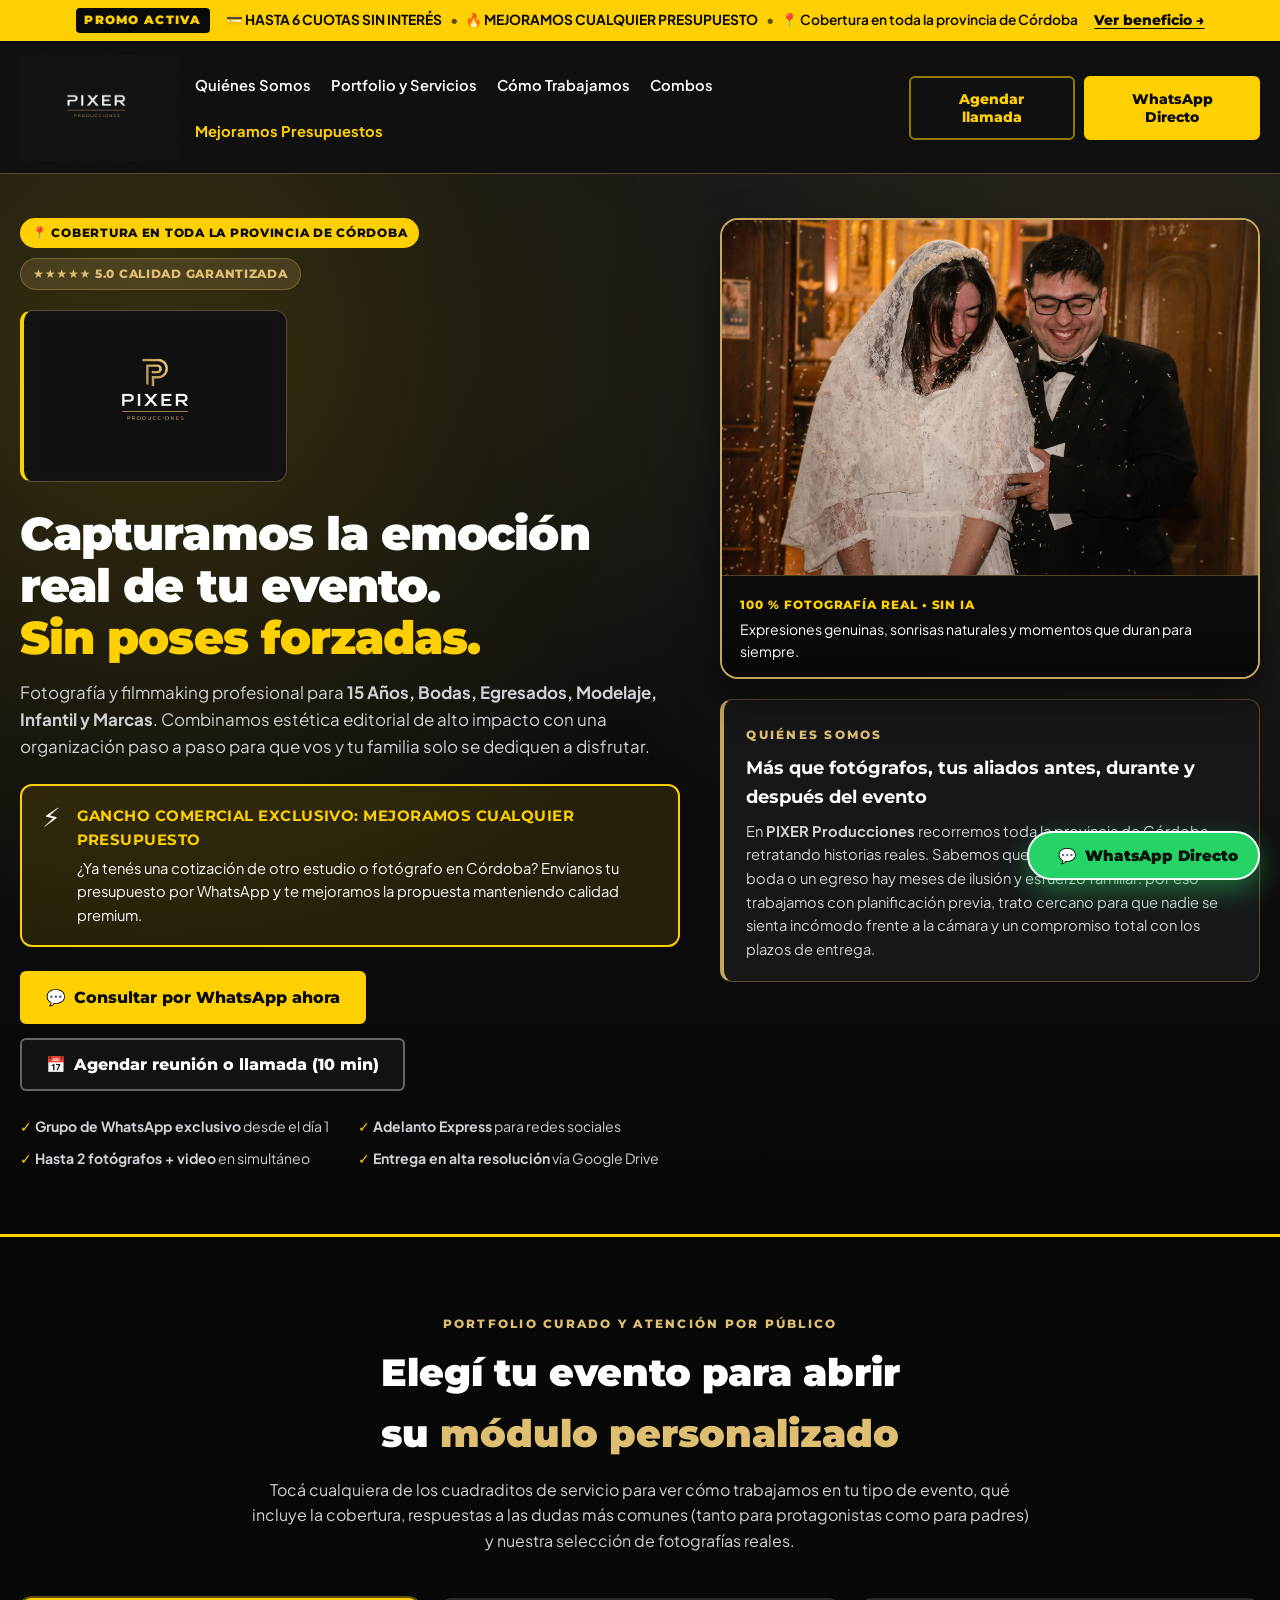
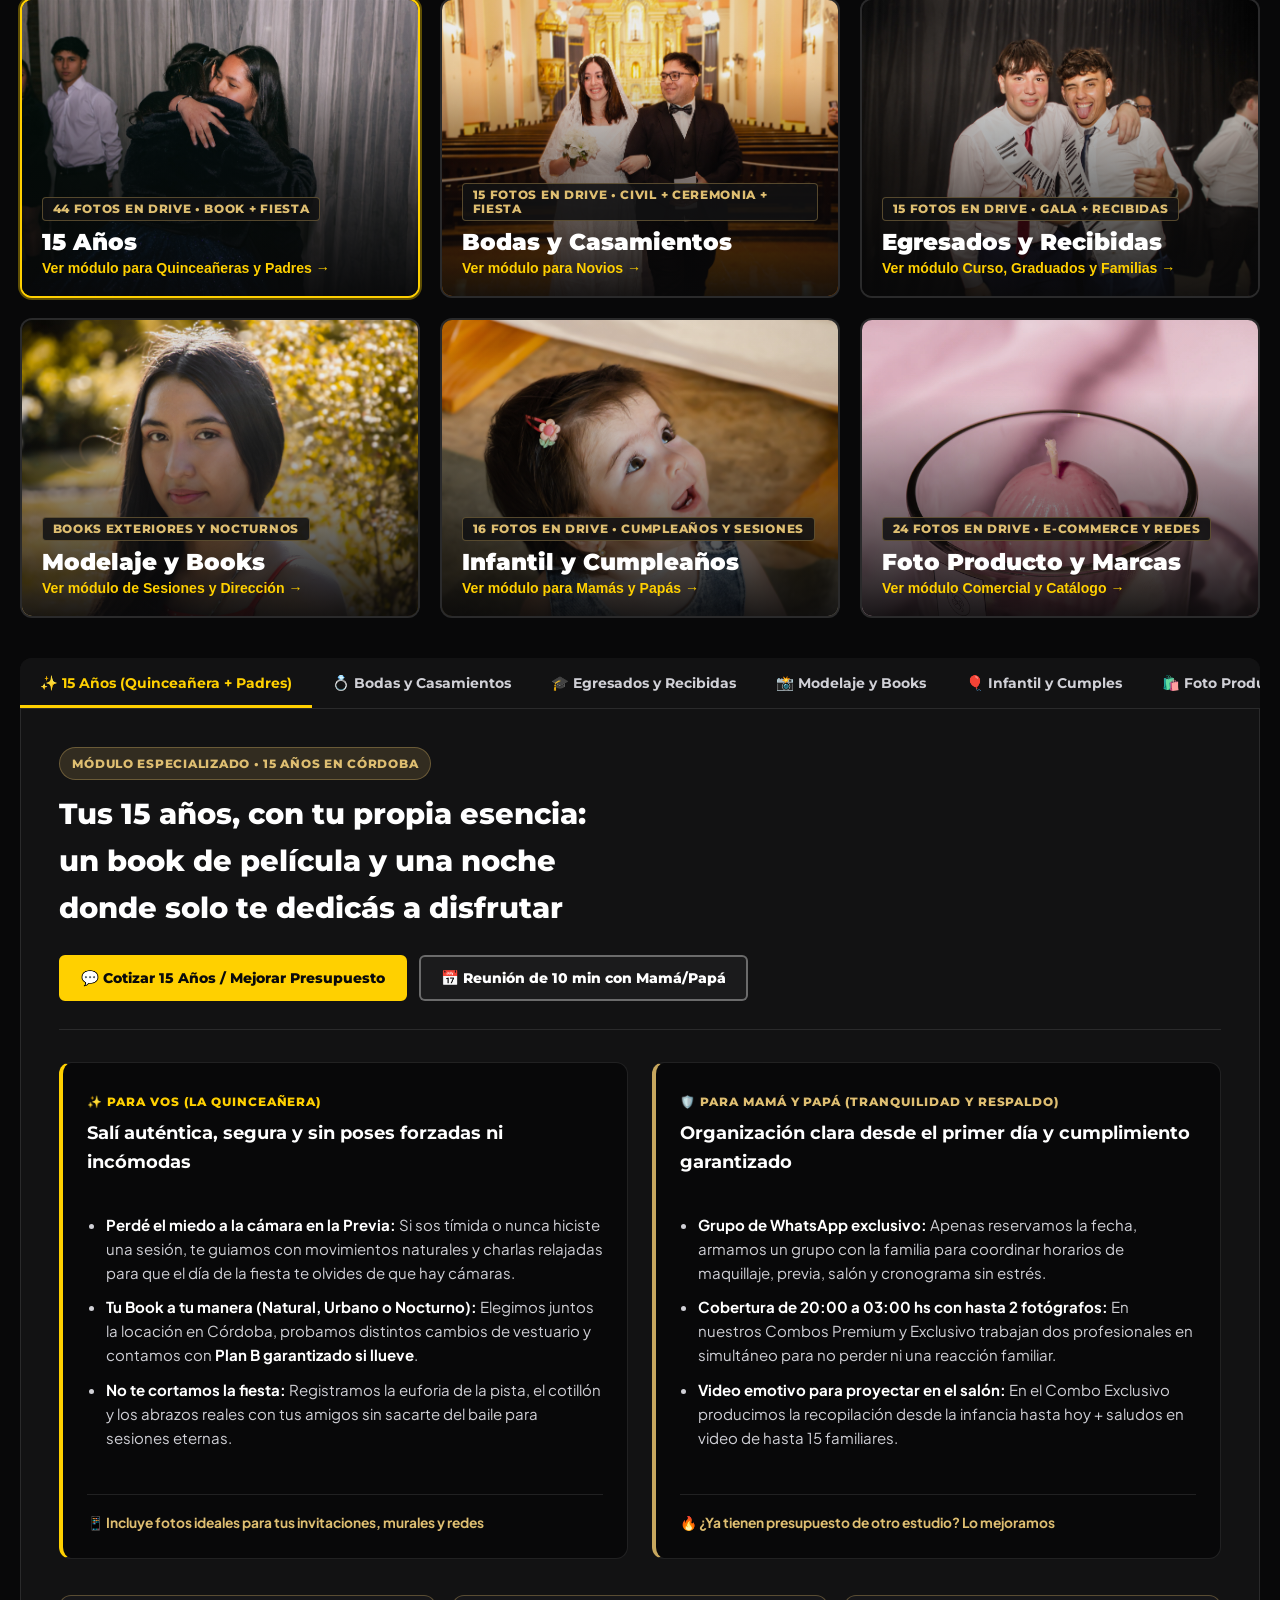
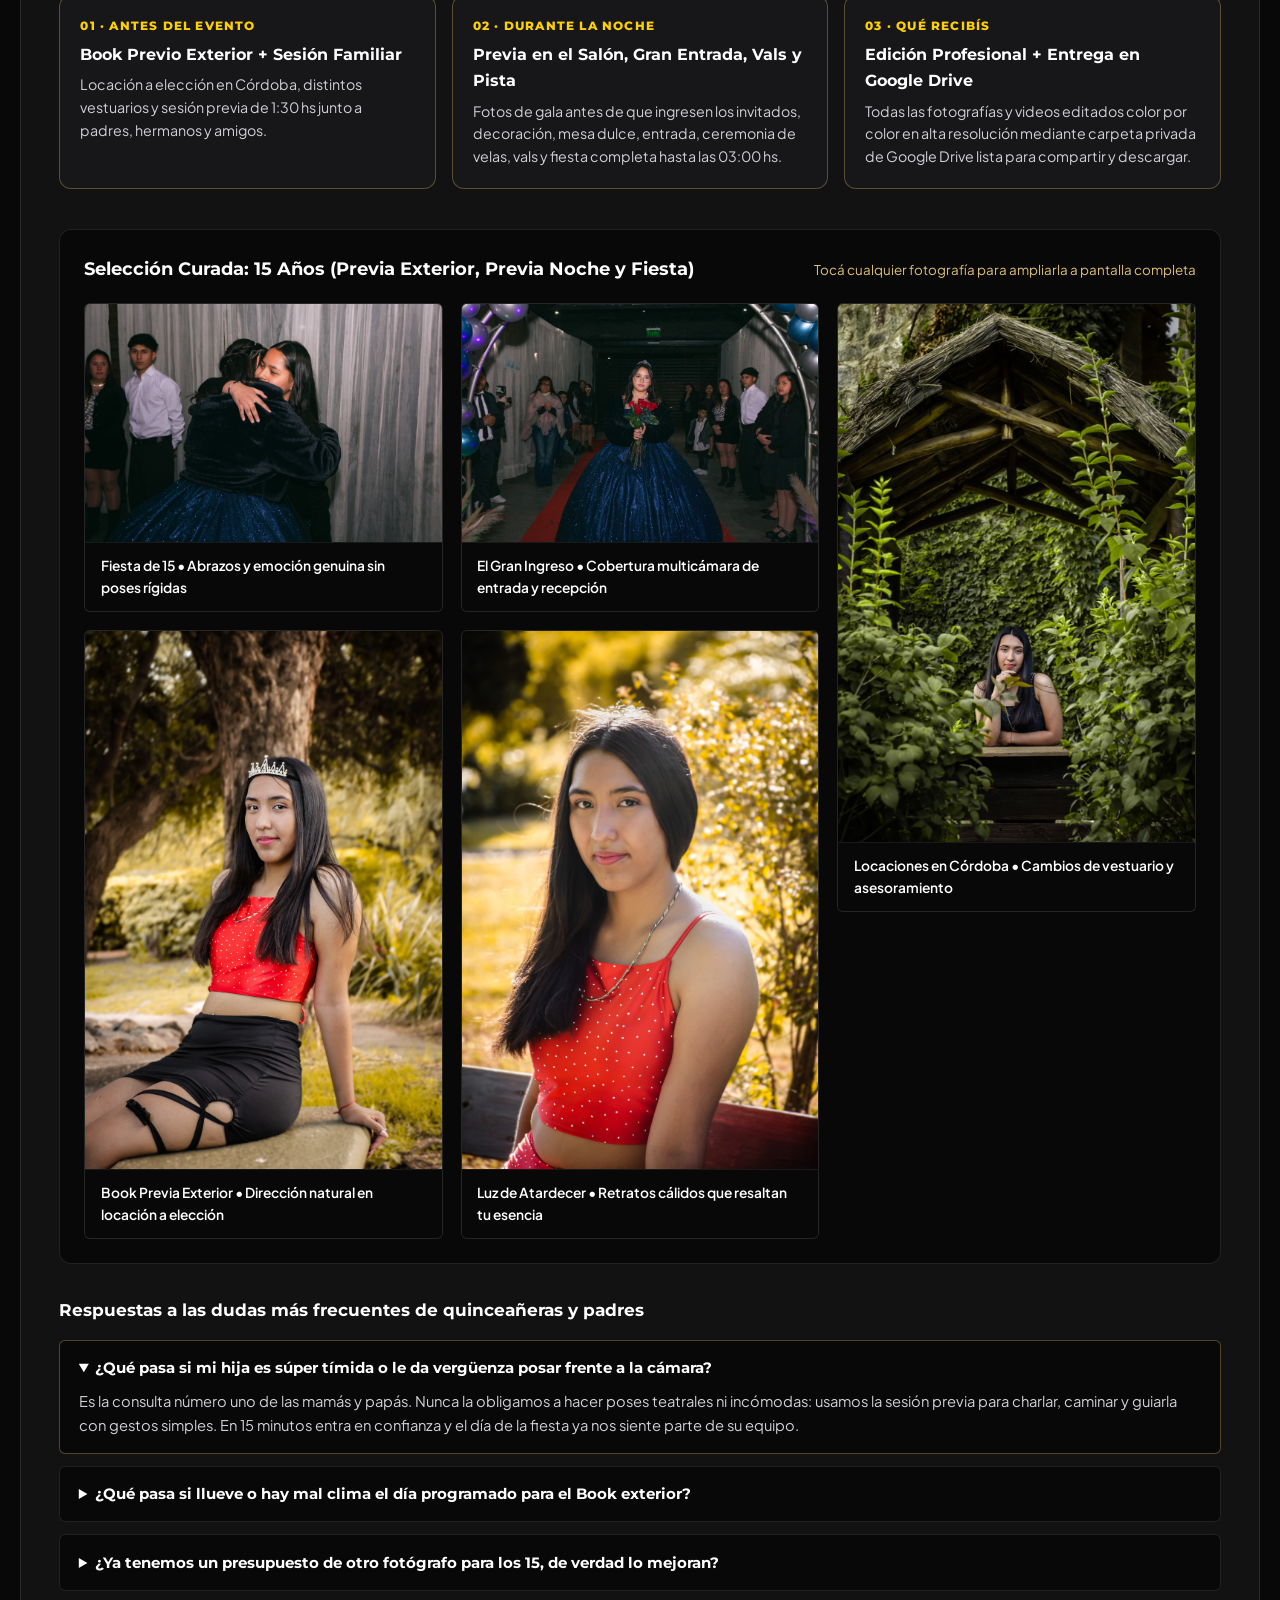
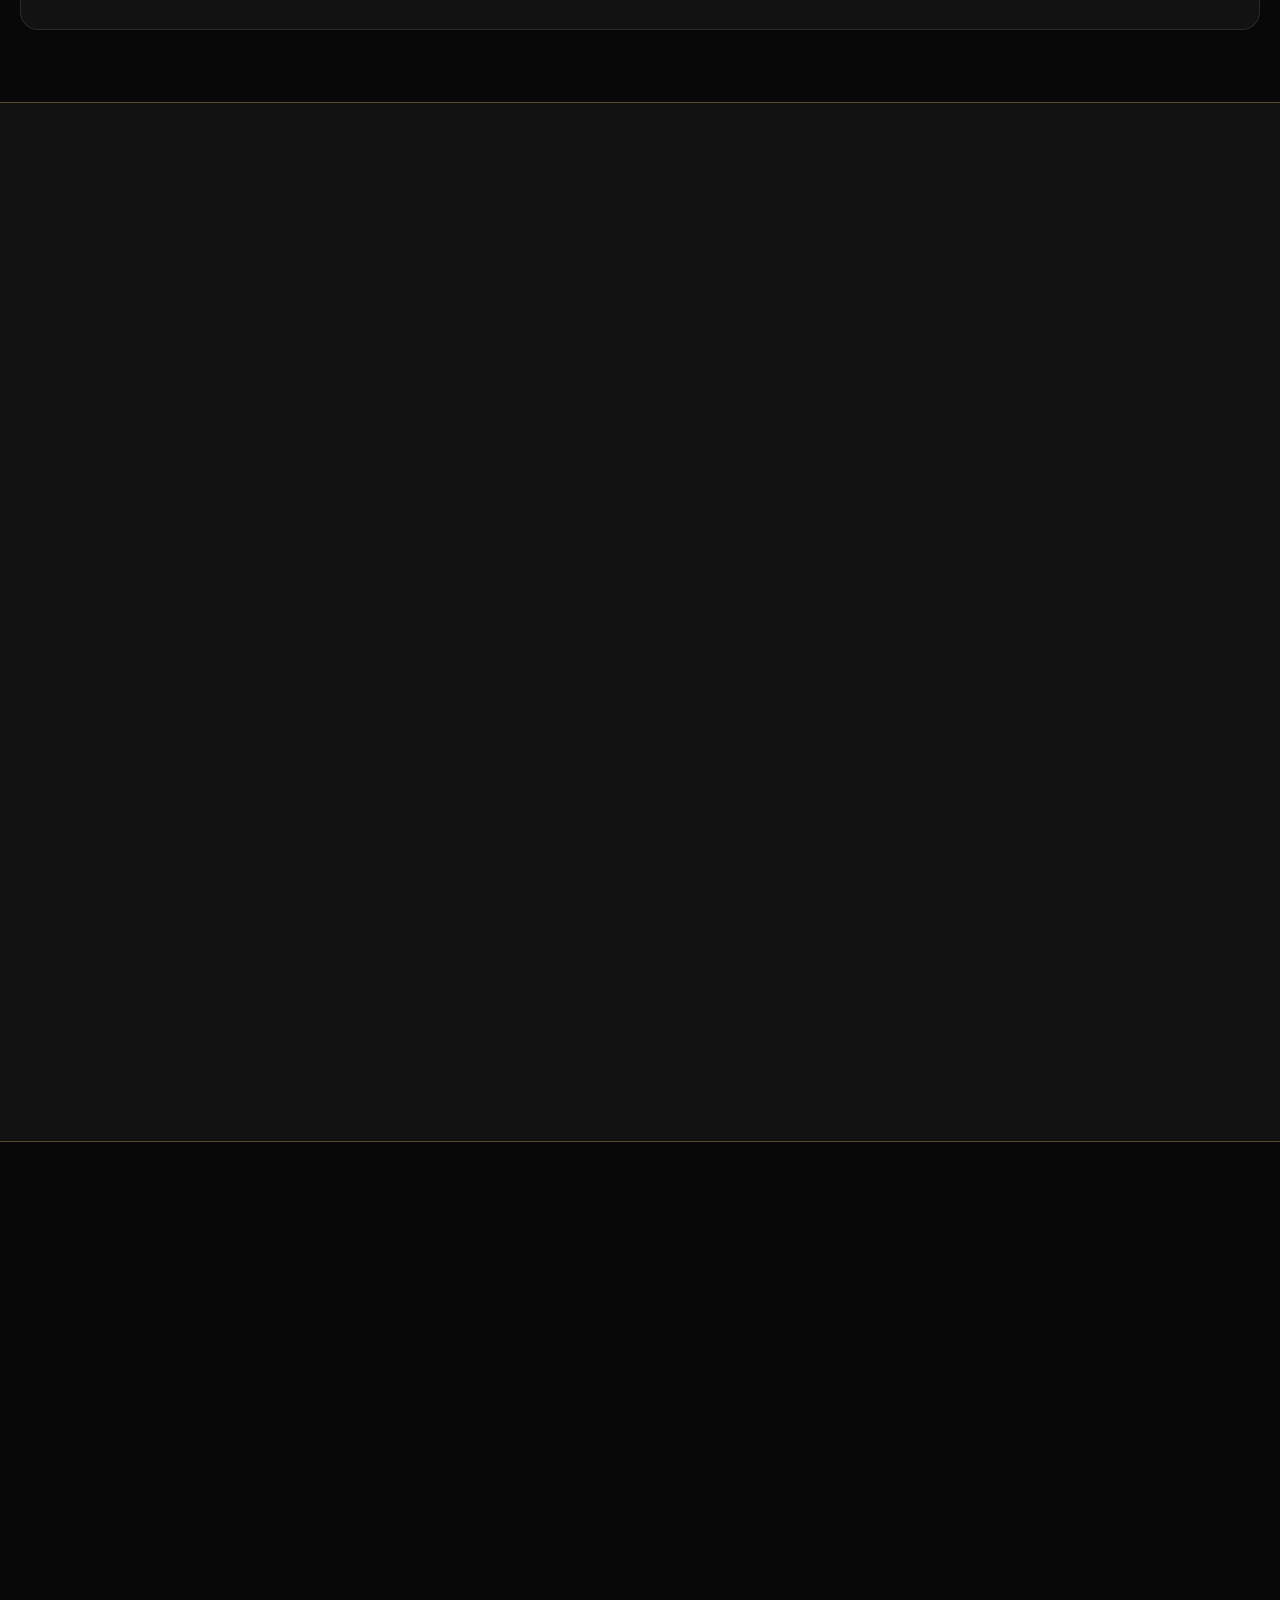
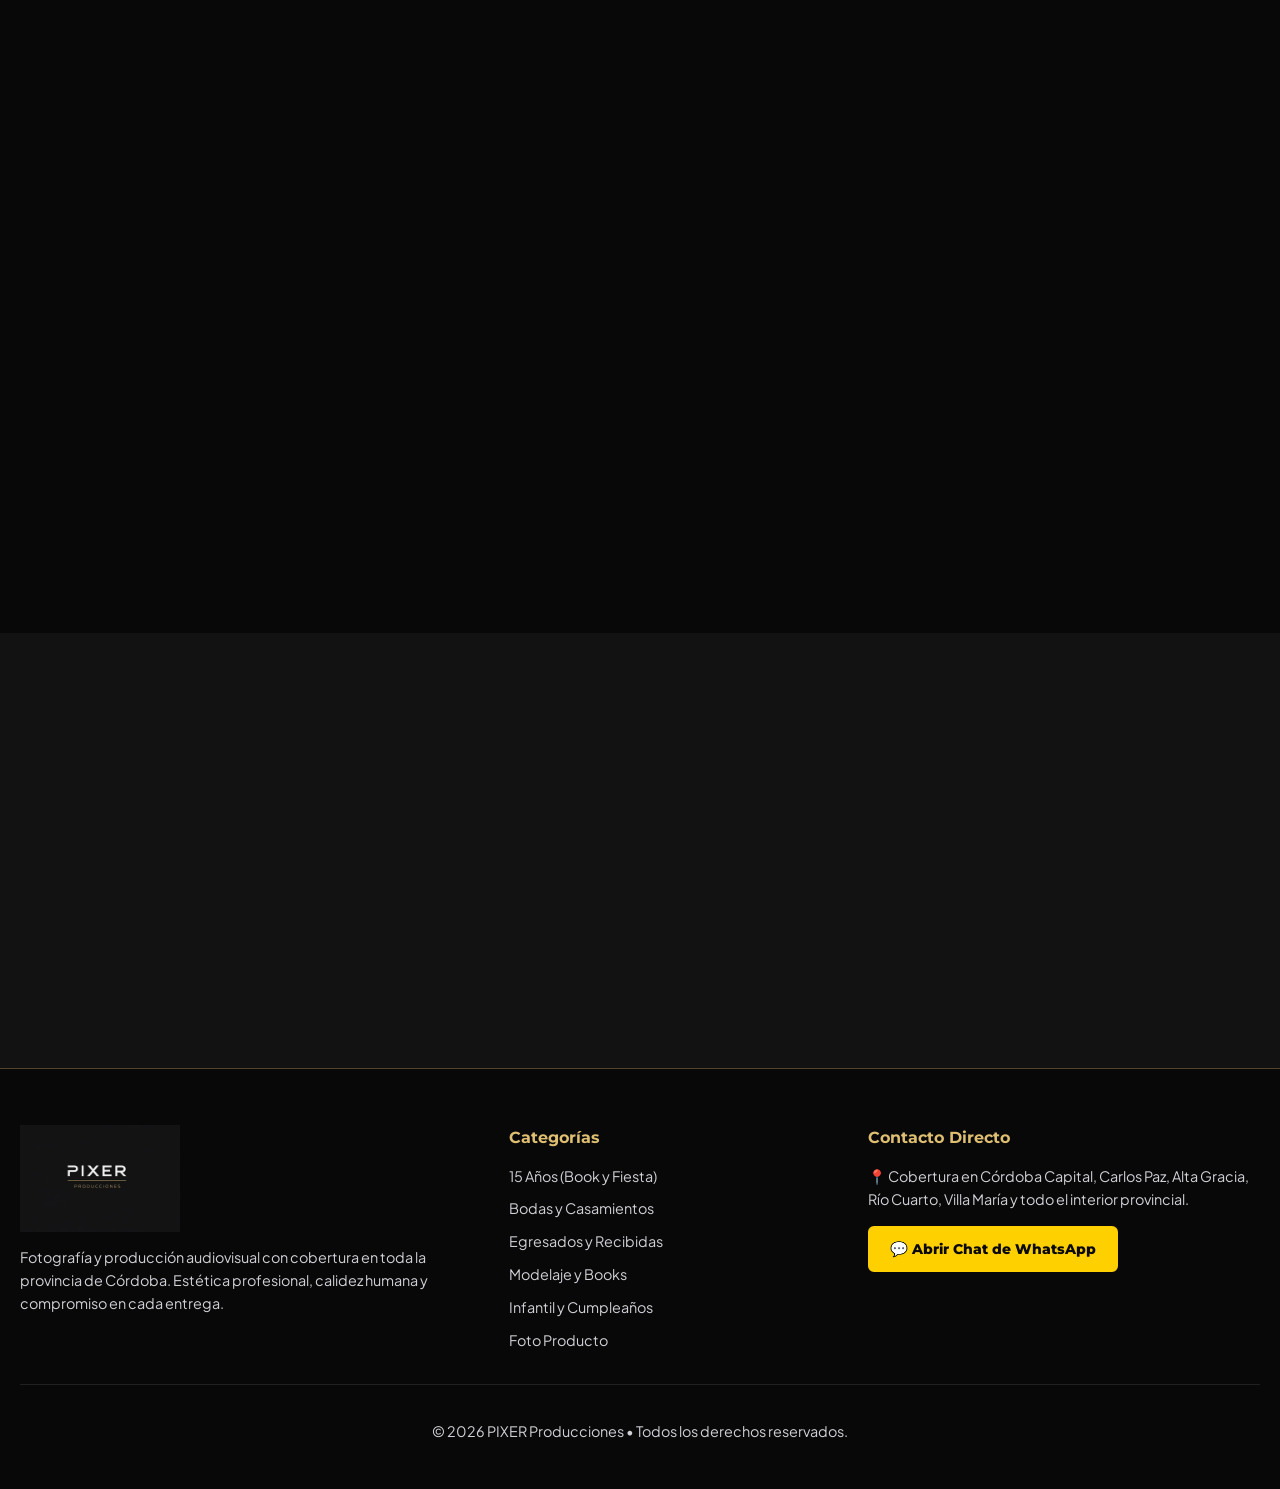
==== index.html @ 0464d0a5 "feat: arquitectura base, manual de marca, sub-modulos por categoria y fotos curadas" ====
<!DOCTYPE html>
<html lang="es-AR">
<head>
  <meta charset="utf-8">
  <meta name="viewport" content="width=device-width, initial-scale=1.0">
  <title>PIXER Producciones | Fotografía y Video Profesional en toda Córdoba</title>
  <meta name="description" content="Fotografía y video profesional para 15 Años, Bodas, Egresados, Recibidas, Modelaje, Infantil y Producto en toda la provincia de Córdoba. Mejoramos cualquier presupuesto.">
  <meta name="color-scheme" content="dark">
  <link rel="preconnect" href="https://fonts.googleapis.com">
  <link rel="preconnect" href="https://fonts.gstatic.com" crossorigin>
  <link href="https://fonts.googleapis.com/css2?family=Montserrat:wght@600;700;800;900&family=Plus+Jakarta+Sans:wght@400;500;600;700&display=swap" rel="stylesheet">
  <link rel="stylesheet" href="styles.css">
  <script type="module" src="app.js"></script>
</head>
<body>

  <!-- MÓDULO 01: BARRA SUPERIOR PROMOCIONAL (ESTILO BLACK FRIDAY / MEDIOS DE PAGO) -->
  <aside class="promo-topbar" aria-label="Promociones y medios de pago">
    <div class="container promo-topbar__inner">
      <span class="promo-badge">PROMO ACTIVA</span>
      <p class="promo-topbar__text" id="promo-bar-text">
        💳 <strong>HASTA 6 CUOTAS SIN INTERÉS</strong> <span class="promo-sep">•</span>
        🔥 <strong>MEJORAMOS CUALQUIER PRESUPUESTO</strong> <span class="promo-sep">•</span>
        📍 Cobertura en toda la provincia de Córdoba
      </p>
      <a href="#mejoramos-presupuesto" class="promo-topbar__cta">Ver beneficio →</a>
    </div>
  </aside>

  <!-- HEADER PRINCIPAL STICKY -->
  <header class="site-header">
    <div class="container site-header__inner">
      <a href="#inicio" class="brand-link" aria-label="PIXER Producciones - Inicio">
        <img src="assets/brand/logo_alt.png" alt="PIXER Producciones" class="brand-logo-nav" width="180" height="58">
      </a>
      <nav class="main-nav" aria-label="Navegación principal">
        <ul class="main-nav__list">
          <li><a href="#quienes-somos">Quiénes Somos</a></li>
          <li><a href="#portfolio-categorias">Portfolio y Servicios</a></li>
          <li><a href="#proceso-trabajo">Cómo Trabajamos</a></li>
          <li><a href="#combos">Combos</a></li>
          <li><a href="#mejoramos-presupuesto" class="nav-highlight">Mejoramos Presupuestos</a></li>
        </ul>
      </nav>
      <div class="site-header__actions">
        <button type="button" class="btn btn--ghost-yellow js-open-meeting-modal" data-context="Header">
          Agendar llamada
        </button>
        <button type="button" class="btn btn--yellow js-open-wa-widget" data-category="Consulta General">
          WhatsApp Directo
        </button>
      </div>
    </div>
  </header>

  <main id="inicio">
    <!-- MÓDULO 02: PRIMERA PANTALLA (HERO + QUIÉNES SOMOS) - FUERTE PRESENCIA AMARILLO Y NEGRO -->
    <section class="hero-section" aria-labelledby="hero-title">
      <div class="container hero-grid">
        <div class="hero-content">
          <div class="hero-badges">
            <span class="pill pill--yellow">📍 Cobertura en toda la provincia de Córdoba</span>
            <span class="pill pill--gold" aria-label="Calificación 5.0 estrellas">★★★★★ 5.0 Calidad Garantizada</span>
          </div>

          <div class="hero-logo-showcase">
            <img src="assets/brand/logo_definitivo.png" alt="Isotipo y Logotipo oficial PIXER Producciones" class="hero-logo-img" width="280" height="186">
          </div>

          <h1 id="hero-title" class="hero-title">
            Capturamos la emoción real de tu evento. <span class="text-yellow">Sin poses forzadas.</span>
          </h1>

          <p class="hero-subtitle">
            Fotografía y filmmaking profesional para <strong>15 Años, Bodas, Egresados, Modelaje, Infantil y Marcas</strong>. Combinamos estética editorial de alto impacto con una organización paso a paso para que vos y tu familia solo se dediquen a disfrutar.
          </p>

          <!-- GANCHO COMERCIAL GOOGLE ADS -->
          <div class="price-match-banner">
            <div class="price-match-banner__icon" aria-hidden="true">⚡</div>
            <div class="price-match-banner__body">
              <strong>GANCHO COMERCIAL EXCLUSIVO: MEJORAMOS CUALQUIER PRESUPUESTO</strong>
              <p>¿Ya tenés una cotización de otro estudio o fotógrafo en Córdoba? Envianos tu presupuesto por WhatsApp y te mejoramos la propuesta manteniendo calidad premium.</p>
            </div>
          </div>

          <!-- DOBLE CTA DE CONVERSIÓN -->
          <div class="hero-ctas">
            <button type="button" class="btn btn--yellow btn--lg js-open-wa-widget" data-category="Consultar Fecha / Mejorar Presupuesto">
              <span aria-hidden="true">💬</span> Consultar por WhatsApp ahora
            </button>
            <button type="button" class="btn btn--outline-white btn--lg js-open-meeting-modal" data-context="Hero Principal">
              <span aria-hidden="true">📅</span> Agendar reunión o llamada (10 min)
            </button>
          </div>

          <!-- MICRO-PROPUESTAS DE VALOR (AUDITORÍA BENCHMARKING) -->
          <ul class="hero-trust-list" aria-label="Garantías de nuestro servicio">
            <li><strong>Grupo de WhatsApp exclusivo</strong> desde el día 1</li>
            <li><strong>Adelanto Express</strong> para redes sociales</li>
            <li><strong>Hasta 2 fotógrafos + video</strong> en simultáneo</li>
            <li><strong>Entrega en alta resolución</strong> vía Google Drive</li>
          </ul>
        </div>

        <!-- COLUMNA VISUAL HERO + QUIÉNES SOMOS COMPACTO -->
        <div class="hero-visual">
          <div class="hero-photo-frame">
            <img
              src="assets/portfolio/boda_6.jpg"
              alt="Novios riendo con felicidad espontánea bajo lluvia de arroz en Córdoba - PIXER Producciones"
              width="1920"
              height="1272"
              fetchpriority="high"
              class="hero-lcp-img"
            >
            <div class="hero-photo-caption">
              <span class="caption-tag">100 % Fotografía Real • Sin IA</span>
              <p>Expresiones genuinas, sonrisas naturales y momentos que duran para siempre.</p>
            </div>
          </div>

          <!-- SECCIÓN QUIÉNES SOMOS INTEGRADA EN PRIMERA PANTALLA -->
          <article id="quienes-somos" class="about-card">
            <div class="about-card__header">
              <span class="eyebrow">QUIÉNES SOMOS</span>
              <h2>Más que fotógrafos, tus aliados antes, durante y después del evento</h2>
            </div>
            <p>
              En <strong>PIXER Producciones</strong> recorremos toda la provincia de Córdoba retratando historias reales. Sabemos que detrás de unos 15 años, una boda o un egreso hay meses de ilusión y esfuerzo familiar: por eso trabajamos con planificación previa, trato cercano para que nadie se sienta incómodo frente a la cámara y un compromiso total con los plazos de entrega.
            </p>
          </article>
        </div>
      </div>
    </section>

    <!-- MÓDULO 03 Y 04: PORTFOLIO POR CATEGORÍAS + SUB-MÓDULOS CON ATENCIÓN PERSONALIZADA -->
    <!-- TRANSICIÓN DEL MANUAL DE MARCA: FONDO NEGRO OBSIDIANA + TEXTOS EN BLANCO PURO -->
    <section id="portfolio-categorias" class="portfolio-section" aria-labelledby="portfolio-heading">
      <div class="container">
        <div class="section-header">
          <span class="eyebrow">PORTFOLIO CURADO Y ATENCIÓN POR PÚBLICO</span>
          <h2 id="portfolio-heading" class="section-title">
            Elegí tu evento para abrir su <span class="text-gold">módulo personalizado</span>
          </h2>
          <p class="section-desc">
            Tocá cualquiera de los cuadraditos de servicio para ver cómo trabajamos en tu tipo de evento, qué incluye la cobertura, respuestas a las dudas más comunes (tanto para protagonistas como para padres) y nuestra selección de fotografías reales.
          </p>
        </div>

        <!-- GRILLA DE CUADRADITOS DE CATEGORÍAS (ESTILO ND FOTOGRAFÍA + PORTADAS DE ALTO IMPACTO) -->
        <div class="category-squares-grid" role="region" aria-label="Accesos rápidos por categoría de servicio">
          <button type="button" class="category-square is-active" data-target-tab="tab-15" aria-controls="panel-15">
            <img src="assets/portfolio/fiesta_1.jpg" alt="Quinceañera abrazando a su amiga con sonrisa genuina" width="1920" height="1280" loading="lazy">
            <div class="category-square__overlay">
              <span class="category-square__badge">44 Fotos en Drive • Book + Fiesta</span>
              <h3 class="category-square__title">15 Años</h3>
              <p class="category-square__cta">Ver módulo para Quinceañeras y Padres →</p>
            </div>
          </button>

          <button type="button" class="category-square" data-target-tab="tab-bodas" aria-controls="panel-bodas">
            <img src="assets/portfolio/boda_1.jpg" alt="Novios saliendo felices por el pasillo de la iglesia" width="1920" height="1272" loading="lazy">
            <div class="category-square__overlay">
              <span class="category-square__badge">15 Fotos en Drive • Civil + Ceremonia + Fiesta</span>
              <h3 class="category-square__title">Bodas y Casamientos</h3>
              <p class="category-square__cta">Ver módulo para Novios →</p>
            </div>
          </button>

          <button type="button" class="category-square" data-target-tab="tab-egresos" aria-controls="panel-egresos">
            <img src="assets/portfolio/egresados_1.jpg" alt="Dos egresados sonriendo y festejando con sus bandas" width="1920" height="1271" loading="lazy">
            <div class="category-square__overlay">
              <span class="category-square__badge">15 Fotos en Drive • Gala + Recibidas</span>
              <h3 class="category-square__title">Egresados y Recibidas</h3>
              <p class="category-square__cta">Ver módulo Curso, Graduados y Familias →</p>
            </div>
          </button>

          <button type="button" class="category-square" data-target-tab="tab-modelaje" aria-controls="panel-modelaje">
            <img src="assets/portfolio/previa_3.jpg" alt="Retrato de modelaje al atardecer con luz dorada en Córdoba" width="1920" height="2899" loading="lazy">
            <div class="category-square__overlay">
              <span class="category-square__badge">Books Exteriores y Nocturnos</span>
              <h3 class="category-square__title">Modelaje y Books</h3>
              <p class="category-square__cta">Ver módulo de Sesiones y Dirección →</p>
            </div>
          </button>

          <button type="button" class="category-square" data-target-tab="tab-infantil" aria-controls="panel-infantil">
            <img src="assets/portfolio/infantil_3.jpg" alt="Bebé mirando hacia arriba con sonrisa radiante" width="1920" height="2899" loading="lazy">
            <div class="category-square__overlay">
              <span class="category-square__badge">16 Fotos en Drive • Cumpleaños y Sesiones</span>
              <h3 class="category-square__title">Infantil y Cumpleaños</h3>
              <p class="category-square__cta">Ver módulo para Mamás y Papás →</p>
            </div>
          </button>

          <button type="button" class="category-square" data-target-tab="tab-producto" aria-controls="panel-producto">
            <img src="assets/portfolio/producto_1.jpg" alt="Fotografía comercial de producto vela GIGIKA en estudio" width="1356" height="2048" loading="lazy">
            <div class="category-square__overlay">
              <span class="category-square__badge">24 Fotos en Drive • E-commerce y Redes</span>
              <h3 class="category-square__title">Foto Producto y Marcas</h3>
              <p class="category-square__cta">Ver módulo Comercial y Catálogo →</p>
            </div>
          </button>
        </div>

        <!-- BARRA DE PESTAÑAS ACCESIBLE (MODERN-WEB-GUIDANCE: TABS + FOCUSGROUP) -->
        <div class="tabs-container" id="modulo-detalle-categoria">
          <div class="tablist-scroller" focusgroup="tablist nomemory" role="tablist" aria-label="Módulos personalizados por categoría de fotografía">
            <button type="button" role="tab" id="tab-15" aria-selected="true" focusgroupstart data-panel="panel-15">
              ✨ 15 Años (Quinceañera + Padres)
            </button>
            <button type="button" role="tab" id="tab-bodas" aria-selected="false" data-panel="panel-bodas">
              💍 Bodas y Casamientos
            </button>
            <button type="button" role="tab" id="tab-egresos" aria-selected="false" data-panel="panel-egresos">
              🎓 Egresados y Recibidas
            </button>
            <button type="button" role="tab" id="tab-modelaje" aria-selected="false" data-panel="panel-modelaje">
              📸 Modelaje y Books
            </button>
            <button type="button" role="tab" id="tab-infantil" aria-selected="false" data-panel="panel-infantil">
              🎈 Infantil y Cumples
            </button>
            <button type="button" role="tab" id="tab-producto" aria-selected="false" data-panel="panel-producto">
              🛍️ Foto Producto
            </button>
          </div>

          <div class="tabpanels-stack">
            <!-- ==========================================================
                 PANEL 1: 15 AÑOS (DOBLE AUDIENCIA: QUINCEAÑERA + PADRES)
                 ========================================================== -->
            <div role="tabpanel" id="panel-15" aria-labelledby="tab-15" tabindex="0">
              <div class="tabpanel-inner">
                <div class="category-module-header">
                  <div>
                    <span class="pill pill--gold">MÓDULO ESPECIALIZADO • 15 AÑOS EN CÓRDOBA</span>
                    <h3 class="category-module-title">Tus 15 años, con tu propia esencia: un book de película y una noche donde solo te dedicás a disfrutar</h3>
                  </div>
                  <div class="category-module-actions">
                    <button type="button" class="btn btn--yellow js-open-wa-widget" data-category="15 Años (Book + Fiesta)">
                      💬 Cotizar 15 Años / Mejorar Presupuesto
                    </button>
                    <button type="button" class="btn btn--outline-white js-open-meeting-modal" data-context="Módulo 15 Años (Padres y Quinceañera)">
                      📅 Reunión de 10 min con Mamá/Papá
                    </button>
                  </div>
                </div>

                <!-- DOBLE ENFOQUE DE AUDIENCIA (SUBGRID) -->
                <div class="audience-dual-grid">
                  <article class="audience-card">
                    <header class="audience-card__header">
                      <span class="audience-tag">✨ PARA VOS (LA QUINCEAÑERA)</span>
                      <h4>Salí auténtica, segura y sin poses forzadas ni incómodas</h4>
                    </header>
                    <ul class="audience-card__list">
                      <li><strong>Perdé el miedo a la cámara en la Previa:</strong> Si sos tímida o nunca hiciste una sesión, te guiamos con movimientos naturales y charlas relajadas para que el día de la fiesta te olvides de que hay cámaras.</li>
                      <li><strong>Tu Book a tu manera (Natural, Urbano o Nocturno):</strong> Elegimos juntos la locación en Córdoba, probamos distintos cambios de vestuario y contamos con <strong>Plan B garantizado si llueve</strong>.</li>
                      <li><strong>No te cortamos la fiesta:</strong> Registramos la euforia de la pista, el cotillón y los abrazos reales con tus amigos sin sacarte del baile para sesiones eternas.</li>
                    </ul>
                    <footer class="audience-card__footer">
                      <span class="audience-highlight">📱 Incluye fotos ideales para tus invitaciones, murales y redes</span>
                    </footer>
                  </article>

                  <article class="audience-card audience-card--parents">
                    <header class="audience-card__header">
                      <span class="audience-tag audience-tag--gold">🛡️ PARA MAMÁ Y PAPÁ (TRANQUILIDAD Y RESPALDO)</span>
                      <h4>Organización clara desde el primer día y cumplimiento garantizado</h4>
                    </header>
                    <ul class="audience-card__list">
                      <li><strong>Grupo de WhatsApp exclusivo:</strong> Apenas reservamos la fecha, armamos un grupo con la familia para coordinar horarios de maquillaje, previa, salón y cronograma sin estrés.</li>
                      <li><strong>Cobertura de 20:00 a 03:00 hs con hasta 2 fotógrafos:</strong> En nuestros Combos Premium y Exclusivo trabajan dos profesionales en simultáneo para no perder ni una reacción familiar.</li>
                      <li><strong>Video emotivo para proyectar en el salón:</strong> En el Combo Exclusivo producimos la recopilación desde la infancia hasta hoy + saludos en video de hasta 15 familiares.</li>
                    </ul>
                    <footer class="audience-card__footer">
                      <span class="audience-highlight">🔥 ¿Ya tienen presupuesto de otro estudio? Lo mejoramos</span>
                    </footer>
                  </article>
                </div>

                <!-- LOS 3 MOMENTOS DE COBERTURA EN 15 AÑOS (ESTILO CONTRON / FRAME BA) -->
                <div class="moments-strip" aria-label="Etapas de cobertura en 15 años">
                  <div class="moment-box">
                    <span class="moment-num">01 · ANTES DEL EVENTO</span>
                    <h5>Book Previo Exterior + Sesión Familiar</h5>
                    <p>Locación a elección en Córdoba, distintos vestuarios y sesión previa de 1:30 hs junto a padres, hermanos y amigos.</p>
                  </div>
                  <div class="moment-box">
                    <span class="moment-num">02 · DURANTE LA NOCHE</span>
                    <h5>Previa en el Salón, Gran Entrada, Vals y Pista</h5>
                    <p>Fotos de gala antes de que ingresen los invitados, decoración, mesa dulce, entrada, ceremonia de velas, vals y fiesta completa hasta las 03:00 hs.</p>
                  </div>
                  <div class="moment-box">
                    <span class="moment-num">03 · QUÉ RECIBÍS</span>
                    <h5>Edición Profesional + Entrega en Google Drive</h5>
                    <p>Todas las fotografías y videos editados color por color en alta resolución mediante carpeta privada de Google Drive lista para compartir y descargar.</p>
                  </div>
                </div>

                <!-- GALERÍA CURADA VERTICAL DE 15 AÑOS (FONDO NEGRO + TEXTOS BLANCOS) -->
                <div class="curated-gallery-block">
                  <div class="curated-gallery-header">
                    <h4>Selección Curada: 15 Años (Previa Exterior, Previa Noche y Fiesta)</h4>
                    <span class="gallery-note">Tocá cualquier fotografía para ampliarla a pantalla completa</span>
                  </div>
                  <div class="photo-masonry-grid">
                    <figure class="photo-card">
                      <button type="button" class="photo-card__trigger js-open-lightbox" data-src="assets/portfolio/fiesta_1.jpg" data-caption="15 Años • Abrazo y emoción real en la fiesta (Cobertura de Salón)">
                        <img src="assets/portfolio/fiesta_1.jpg" alt="Quinceañera abrazando a su amiga sonriendo durante la fiesta" width="1920" height="1280" loading="lazy">
                      </button>
                      <figcaption>Fiesta de 15 • Abrazos y emoción genuina sin poses rígidas</figcaption>
                    </figure>

                    <figure class="photo-card">
                      <button type="button" class="photo-card__trigger js-open-lightbox" data-src="assets/portfolio/previa_2.jpg" data-caption="15 Años • Book Exterior en parque natural de Córdoba">
                        <img src="assets/portfolio/previa_2.jpg" alt="Quinceañera con corona en sesión de book exterior" width="1920" height="2899" loading="lazy">
                      </button>
                      <figcaption>Book Previa Exterior • Dirección natural en locación a elección</figcaption>
                    </figure>

                    <figure class="photo-card">
                      <button type="button" class="photo-card__trigger js-open-lightbox" data-src="assets/portfolio/fiesta_2.jpg" data-caption="15 Años • Gran ingreso al salón sobre alfombra roja">
                        <img src="assets/portfolio/fiesta_2.jpg" alt="Gran entrada de quinceañera al salón con ramo de rosas rojas" width="1920" height="1280" loading="lazy">
                      </button>
                      <figcaption>El Gran Ingreso • Cobertura multicámara de entrada y recepción</figcaption>
                    </figure>

                    <figure class="photo-card">
                      <button type="button" class="photo-card__trigger js-open-lightbox" data-src="assets/portfolio/previa_3.jpg" data-caption="15 Años • Retrato al atardecer con luz dorada natural">
                        <img src="assets/portfolio/previa_3.jpg" alt="Retrato de quinceañera con contraluz dorado al atardecer" width="1920" height="2899" loading="lazy">
                      </button>
                      <figcaption>Luz de Atardecer • Retratos cálidos que resaltan tu esencia</figcaption>
                    </figure>

                    <figure class="photo-card">
                      <button type="button" class="photo-card__trigger js-open-lightbox" data-src="assets/portfolio/previa_1.jpg" data-caption="15 Años • Sesión previa en entorno natural">
                        <img src="assets/portfolio/previa_1.jpg" alt="Retrato de book de 15 años rodeada de vegetación" width="1920" height="2899" loading="lazy">
                      </button>
                      <figcaption>Locaciones en Córdoba • Cambios de vestuario y asesoramiento</figcaption>
                    </figure>
                  </div>
                </div>

                <!-- MINI-FAQ ANTI-OBJECIONES DE 15 AÑOS (NATIVE DETAILS ACCORDION) -->
                <section class="category-faq" aria-label="Preguntas frecuentes sobre cobertura de 15 años">
                  <h4 class="category-faq__title">Respuestas a las dudas más frecuentes de quinceañeras y padres</h4>
                  <div class="faq-list">
                    <details name="faq-15" open>
                      <summary>¿Qué pasa si mi hija es súper tímida o le da vergüenza posar frente a la cámara?</summary>
                      <p>Es la consulta número uno de las mamás y papás. Nunca la obligamos a hacer poses teatrales ni incómodas: usamos la sesión previa para charlar, caminar y guiarla con gestos simples. En 15 minutos entra en confianza y el día de la fiesta ya nos siente parte de su equipo.</p>
                    </details>
                    <details name="faq-15">
                      <summary>¿Qué pasa si llueve o hay mal clima el día programado para el Book exterior?</summary>
                      <p>A través de nuestro grupo de WhatsApp monitoreamos el pronóstico los días previos. Si llueve, reprogramamos la fecha sin ningún costo adicional o activamos un Plan B en locación cubierta según prefiera la familia.</p>
                    </details>
                    <details name="faq-15">
                      <summary>¿Ya tenemos un presupuesto de otro fotógrafo para los 15, de verdad lo mejoran?</summary>
                      <p>Sí. Envianos por WhatsApp la propuesta que te pasaron (o contanos qué incluye) y te armamos una oferta superadora en precio o sumando beneficios como el segundo fotógrafo, el book exterior o el video cronológico para el salón.</p>
                    </details>
                  </div>
                </section>
              </div>
            </div>

            <!-- ==========================================================
                 PANEL 2: BODAS Y CASAMIENTOS
                 ========================================================== -->
            <div role="tabpanel" id="panel-bodas" aria-labelledby="tab-bodas" hidden="until-found">
              <div class="tabpanel-inner">
                <div class="category-module-header">
                  <div>
                    <span class="pill pill--gold">MÓDULO ESPECIALIZADO • BODAS EN TODA CÓRDOBA</span>
                    <h3 class="category-module-title">Su casamiento, contado como realmente se sintió: emoción genuina, miradas cómplices y cero interrupciones</h3>
                  </div>
                  <div class="category-module-actions">
                    <button type="button" class="btn btn--yellow js-open-wa-widget" data-category="Bodas y Casamientos">
                      💬 Consultar Fecha de Boda
                    </button>
                    <button type="button" class="btn btn--outline-white js-open-meeting-modal" data-context="Módulo Bodas">
                      📅 Agendar videollamada de novios
                    </button>
                  </div>
                </div>

                <div class="audience-dual-grid">
                  <article class="audience-card">
                    <header class="audience-card__header">
                      <span class="audience-tag">💍 PARA LOS NOVIOS (DISFRUTE REAL)</span>
                      <h4>No convertimos su boda en un set rígido de producción</h4>
                    </header>
                    <ul class="audience-card__list">
                      <li><strong>Fotoperiodismo emocional:</strong> Documentamos las lágrimas en el altar, las sonrisas bajo la lluvia de arroz y los abrazos con los invitados que viajaron para verlos.</li>
                      <li><strong>Retratos de pareja ágiles:</strong> Resolvemos las fotos de pareja y grupos familiares en pocos minutos para que no se pierdan la recepción ni la fiesta.</li>
                      <li><strong>Previa y preparativos:</strong> Opcional de sesión pre-boda y registro antes de ingresar al salón o iglesia.</li>
                    </ul>
                    <footer class="audience-card__footer">
                      <span class="audience-highlight">✨ Fotos espontáneas que te devuelven a esa noche cada vez que las mirás</span>
                    </footer>
                  </article>

                  <article class="audience-card audience-card--parents">
                    <header class="audience-card__header">
                      <span class="audience-tag audience-tag--gold">📋 EQUIPO COORDINADO (FOTO + VIDEO)</span>
                      <h4>Dos profesionales bajo una misma mirada estética</h4>
                    </header>
                    <ul class="audience-card__list">
                      <li><strong>Sin choques entre proveedores:</strong> Al contratar fotografía y grabación con el mismo equipo (Combos Premium y Exclusivo), cubrimos dos ángulos a la vez sin taparnos en el altar ni en el vals.</li>
                      <li><strong>Cobertura integral en Córdoba Capital e Interior:</strong> Nos trasladamos a iglesias, registros civiles, estancias y salones en toda la provincia.</li>
                      <li><strong>Entrega digital segura en Google Drive:</strong> Material editado en alta calidad listo para descargar y compartir con toda la familia.</li>
                    </ul>
                    <footer class="audience-card__footer">
                      <span class="audience-highlight">🔥 Mejoramos cualquier presupuesto de fotografía y video de bodas</span>
                    </footer>
                  </article>
                </div>

                <div class="curated-gallery-block">
                  <div class="curated-gallery-header">
                    <h4>Selección Curada: Bodas y Casamientos Reales</h4>
                    <span class="gallery-note">Tocá cualquier fotografía para ampliarla a pantalla completa</span>
                  </div>
                  <div class="photo-masonry-grid">
                    <figure class="photo-card">
                      <button type="button" class="photo-card__trigger js-open-lightbox" data-src="assets/portfolio/boda_6.jpg" data-caption="Bodas • Alegría espontánea bajo la lluvia de arroz">
                        <img src="assets/portfolio/boda_6.jpg" alt="Novios riendo felices bajo lluvia de arroz al salir de la iglesia" width="1920" height="1272" loading="lazy">
                      </button>
                      <figcaption>Salida de Ceremonia • Felicidad pura bajo la lluvia de arroz</figcaption>
                    </figure>

                    <figure class="photo-card">
                      <button type="button" class="photo-card__trigger js-open-lightbox" data-src="assets/portfolio/boda_1.jpg" data-caption="Bodas • Sonrisas cómplices caminando por el pasillo central">
                        <img src="assets/portfolio/boda_1.jpg" alt="Novios caminando sonrientes del brazo por la iglesia" width="1920" height="1272" loading="lazy">
                      </button>
                      <figcaption>Recién Casados • Sonrisas naturales en el pasillo principal</figcaption>
                    </figure>

                    <figure class="photo-card">
                      <button type="button" class="photo-card__trigger js-open-lightbox" data-src="assets/portfolio/boda_5.jpg" data-caption="Bodas • Retrato íntimo y natural de pareja en exterior">
                        <img src="assets/portfolio/boda_5.jpg" alt="Dos novias sonriendo frente con frente con sus ramos blancos" width="1920" height="1271" loading="lazy">
                      </button>
                      <figcaption>Sesión de Pareja • Complicidad y luz natural sin poses rígidas</figcaption>
                    </figure>

                    <figure class="photo-card">
                      <button type="button" class="photo-card__trigger js-open-lightbox" data-src="assets/portfolio/boda_2.jpg" data-caption="Bodas • Emoción y mirada en el altar">
                        <img src="assets/portfolio/boda_2.jpg" alt="Primer plano de la novia emocionada en el altar" width="1920" height="1272" loading="lazy">
                      </button>
                      <figcaption>El Sí en el Altar • Primeros planos que guardan cada emoción</figcaption>
                    </figure>

                    <figure class="photo-card">
                      <button type="button" class="photo-card__trigger js-open-lightbox" data-src="assets/portfolio/boda_3.jpg" data-caption="Bodas • Ingreso al altar rodeados de familiares y amigos">
                        <img src="assets/portfolio/boda_3.jpg" alt="Ingreso de los novios al altar ante la mirada de los invitados" width="1920" height="1272" loading="lazy">
                      </button>
                      <figcaption>Acompañamiento Familiar • Las miradas de quienes más los quieren</figcaption>
                    </figure>

                    <figure class="photo-card">
                      <button type="button" class="photo-card__trigger js-open-lightbox" data-src="assets/portfolio/boda_4.jpg" data-caption="Bodas • Detalles de ramo, alianzas y ambientación">
                        <img src="assets/portfolio/boda_4.jpg" alt="Detalle fotográfico de ramo de novia blanco" width="1920" height="1271" loading="lazy">
                      </button>
                      <figcaption>Cada Detalle Cuenta • Ramo, decoración y preparativos</figcaption>
                    </figure>
                  </div>
                </div>

                <section class="category-faq" aria-label="Preguntas frecuentes sobre bodas">
                  <h4 class="category-faq__title">Preguntas frecuentes de novios</h4>
                  <div class="faq-list">
                    <details name="faq-bodas" open>
                      <summary>¿Cubren tanto ceremonia civil/religiosa como la fiesta completa?</summary>
                      <p>Sí. Coordinamos en la planificación previa el horario de ceremonia, la previa antes de entrar al salón y toda la fiesta de 20:00 a 03:00 hs (o horario adaptado a su evento, ya sea boda de día en estancia o de noche).</p>
                    </details>
                    <details name="faq-bodas">
                      <summary>¿Por qué conviene contratar foto y video juntos en el mismo combo?</summary>
                      <p>Porque nuestros fotógrafos y filmmakers trabajan en equipo hace años: conocen los tiempos del otro, comparten la misma estética visual y no se interfieren durante los momentos irrepetibles como los anillos o el vals.</p>
                    </details>
                  </div>
                </section>
              </div>
            </div>

            <!-- ==========================================================
                 PANEL 3: EGRESADOS Y RECIBIDAS
                 ========================================================== -->
            <div role="tabpanel" id="panel-egresos" aria-labelledby="tab-egresos" hidden="until-found">
              <div class="tabpanel-inner">
                <div class="category-module-header">
                  <div>
                    <span class="pill pill--gold">MÓDULO ESPECIALIZADO • EGRESADOS Y RECIBIDAS</span>
                    <h3 class="category-module-title">El cierre de una etapa única: desde el festejo de tu última materia hasta la gran noche de gala del curso</h3>
                  </div>
                  <div class="category-module-actions">
                    <button type="button" class="btn btn--yellow js-open-wa-widget" data-category="Egresados y Recibidas">
                      💬 Cotizar Egreso o Recibida
                    </button>
                    <button type="button" class="btn btn--outline-white js-open-meeting-modal" data-context="Módulo Egresados y Recibidas">
                      📅 Reunión con Comisión / Familia
                    </button>
                  </div>
                </div>

                <div class="audience-dual-grid">
                  <article class="audience-card">
                    <header class="audience-card__header">
                      <span class="audience-tag">🎓 PARA EGRESADOS Y GRADUADOS</span>
                      <h4>Toda la onda del curso y la emoción de recibirte</h4>
                    </header>
                    <ul class="audience-card__list">
                      <li><strong>Noche de Egresados:</strong> Fotos de la bajada, retratos con las bandas del curso, fotos en las mesas y toda la energía de la pista con tus compañeros.</li>
                      <li><strong>Cobertura de Recibidas en Córdoba:</strong> Estamos presentes cuando salís de rendir tu última materia para retratar el abrazo con tu familia, los carteles, el cuadro de graduación y el festejo con amigos.</li>
                    </ul>
                    <footer class="audience-card__footer">
                      <span class="audience-highlight">🎉 Fotos listas en Google Drive para descargar y subir a tus historias</span>
                    </footer>
                  </article>

                  <article class="audience-card audience-card--parents">
                    <header class="audience-card__header">
                      <span class="audience-tag audience-tag--gold">🤝 PARA PADRES Y COMISIONES DE EGRESO</span>
                      <h4>Orden para las fotos familiares y precios grupales imbatibles</h4>
                    </header>
                    <ul class="audience-card__list">
                      <li><strong>Ninguna familia se queda sin su foto:</strong> Organizamos la previa y las fotos familiares por mesa o grupo de forma dinámica para que todos tengan su recuerdo formal y espontáneo.</li>
                      <li><strong>Mejoramos cualquier presupuesto de otra productora:</strong> Si el curso o la comisión de padres ya pidió cotizaciones, mejoramos la oferta por alumno o evento completo.</li>
                    </ul>
                    <footer class="audience-card__footer">
                      <span class="audience-highlight">💳 Facilidad de organización grupal por WhatsApp</span>
                    </footer>
                  </article>
                </div>

                <div class="curated-gallery-block">
                  <div class="curated-gallery-header">
                    <h4>Selección Curada: Egresados y Recibidas en Córdoba</h4>
                    <span class="gallery-note">Tocá cualquier fotografía para ampliarla a pantalla completa</span>
                  </div>
                  <div class="photo-masonry-grid">
                    <figure class="photo-card">
                      <button type="button" class="photo-card__trigger js-open-lightbox" data-src="assets/portfolio/egresados_1.jpg" data-caption="Egresados • Amigos festejando con sus bandas en la noche de gala">
                        <img src="assets/portfolio/egresados_1.jpg" alt="Dos egresados sonriendo y haciendo gestos alegres con sus bandas" width="1920" height="1271" loading="lazy">
                      </button>
                      <figcaption>Fiesta de Egresados • Alegría y complicidad entre amigos del curso</figcaption>
                    </figure>

                    <figure class="photo-card">
                      <button type="button" class="photo-card__trigger js-open-lightbox" data-src="assets/portfolio/recibida_1.jpg" data-caption="Recibidas • Orgullo y sonrisa recién graduada en Córdoba">
                        <img src="assets/portfolio/recibida_1.jpg" alt="Graduada sonriendo dentro de marco floral Soy Licenciada" width="1356" height="2048" loading="lazy">
                      </button>
                      <figcaption>Recibidas Universitarias • El orgullo de alcanzar el título junto a tu familia</figcaption>
                    </figure>

                    <figure class="photo-card">
                      <button type="button" class="photo-card__trigger js-open-lightbox" data-src="assets/portfolio/egresados_2.jpg" data-caption="Egresados • Risas espontáneas en la mesa durante la cena">
                        <img src="assets/portfolio/egresados_2.jpg" alt="Egresada riendo espontáneamente junto a sus compañeros en la mesa" width="600" height="397" loading="lazy">
                      </button>
                      <figcaption>Momentos Espontáneos • Risas reales en la cena y la pista</figcaption>
                    </figure>
                  </div>
                </div>
              </div>
            </div>

            <!-- ==========================================================
                 PANEL 4: MODELAJE Y BOOKS PERSONALES
                 ========================================================== -->
            <div role="tabpanel" id="panel-modelaje" aria-labelledby="tab-modelaje" hidden="until-found">
              <div class="tabpanel-inner">
                <div class="category-module-header">
                  <div>
                    <span class="pill pill--gold">MÓDULO ESPECIALIZADO • MODELAJE Y BOOKS EN CÓRDOBA</span>
                    <h3 class="category-module-title">Books profesionales, modelaje y sesiones personales con dirección de poses e iluminación editorial</h3>
                  </div>
                  <div class="category-module-actions">
                    <button type="button" class="btn btn--yellow js-open-wa-widget" data-category="Modelaje y Book Profesional">
                      💬 Reservar mi Book / Sesión
                    </button>
                    <button type="button" class="btn btn--outline-white js-open-meeting-modal" data-context="Módulo Modelaje y Books">
                      📅 Asesoramiento de locación y vestuario
                    </button>
                  </div>
                </div>

                <div class="audience-dual-grid">
                  <article class="audience-card">
                    <header class="audience-card__header">
                      <span class="audience-tag">📸 PARA MODELOS, CREADORES Y BOOKS</span>
                      <h4>3 estilos de producción adaptados a tu identidad</h4>
                    </header>
                    <ul class="audience-card__list">
                      <li><strong>01. Urbano / Editorial:</strong> Arquitectura de Córdoba, luces nocturnas y encuadres de revista para agencias, portfolios de modelaje e Instagram.</li>
                      <li><strong>02. Natural / Golden Hour:</strong> Parques, sierras y exteriores con luz dorada de atardecer y desenfoque cinematográfico.</li>
                      <li><strong>03. Varios Cambios de Vestuario:</strong> Planificamos la sesión por grupo de WhatsApp para aprovechar al máximo cada look.</li>
                    </ul>
                    <footer class="audience-card__footer">
                      <span class="audience-highlight">✨ Ideal para tu primer portfolio de modelaje o renovación de redes</span>
                    </footer>
                  </article>

                  <article class="audience-card audience-card--parents">
                    <header class="audience-card__header">
                      <span class="audience-tag audience-tag--gold">🎯 DIRECCIÓN PASO A PASO</span>
                      <h4>No hace falta tener experiencia previa frente a cámara</h4>
                    </header>
                    <ul class="audience-card__list">
                      <li><strong>Te guiamos en cada toma:</strong> Te indicamos posturas, ángulos de rostro, manejo de manos y miradas para resaltar tus mejores rasgos con total naturalidad.</li>
                      <li><strong>Edición digital de alta gama:</strong> Retoque sutil de color e iluminación que conserva la textura real de la piel (sin filtros plásticos ni IA artificial).</li>
                    </ul>
                    <footer class="audience-card__footer">
                      <span class="audience-highlight">🌧️ Reprogramación sin cargo o Plan B cubierto en caso de lluvia</span>
                    </footer>
                  </article>
                </div>

                <div class="curated-gallery-block">
                  <div class="curated-gallery-header">
                    <h4>Selección Curada: Books y Retratos Editoriales</h4>
                    <span class="gallery-note">Tocá cualquier fotografía para ampliarla a pantalla completa</span>
                  </div>
                  <div class="photo-masonry-grid">
                    <figure class="photo-card">
                      <button type="button" class="photo-card__trigger js-open-lightbox" data-src="assets/portfolio/previa_3.jpg" data-caption="Modelaje y Books • Retrato en Golden Hour con contraluz natural">
                        <img src="assets/portfolio/previa_3.jpg" alt="Retrato editorial de joven al atardecer con luz cálida" width="1920" height="2899" loading="lazy">
                      </button>
                      <figcaption>Golden Hour • Contraluz dorado y desenfoque profesional</figcaption>
                    </figure>

                    <figure class="photo-card">
                      <button type="button" class="photo-card__trigger js-open-lightbox" data-src="assets/portfolio/previa_1.jpg" data-caption="Modelaje y Books • Composición simétrica en entorno natural">
                        <img src="assets/portfolio/previa_1.jpg" alt="Retrato enmarcado por vegetación y arquitectura rústica" width="1920" height="2899" loading="lazy">
                      </button>
                      <figcaption>Composición Editorial • Uso del entorno para dar profundidad visual</figcaption>
                    </figure>

                    <figure class="photo-card">
                      <button type="button" class="photo-card__trigger js-open-lightbox" data-src="assets/portfolio/previa_2.jpg" data-caption="Modelaje y Books • Dirección de postura y expresión en exterior">
                        <img src="assets/portfolio/previa_2.jpg" alt="Sesión de book exterior en parque de Córdoba" width="1920" height="2899" loading="lazy">
                      </button>
                      <figcaption>Dirección de Poses • Acompañamiento en cada cambio de vestuario</figcaption>
                    </figure>
                  </div>
                </div>
              </div>
            </div>

            <!-- ==========================================================
                 PANEL 5: INFANTIL Y CUMPLEAÑOS
                 ========================================================== -->
            <div role="tabpanel" id="panel-infantil" aria-labelledby="tab-infantil" hidden="until-found">
              <div class="tabpanel-inner">
                <div class="category-module-header">
                  <div>
                    <span class="pill pill--gold">MÓDULO ESPECIALIZADO • INFANTIL Y CUMPLEAÑOS</span>
                    <h3 class="category-module-title">Pensado para que sueltes el celular, te relajes y disfrutes el cumple de tu peque mientras guardamos cada sonrisa</h3>
                  </div>
                  <div class="category-module-actions">
                    <button type="button" class="btn btn--yellow js-open-wa-widget" data-category="Cumpleaños Infantil / Bautismo">
                      💬 Consultar Cumple Infantil
                    </button>
                    <button type="button" class="btn btn--outline-white js-open-meeting-modal" data-context="Módulo Infantil">
                      📅 Coordinar por llamada
                    </button>
                  </div>
                </div>

                <div class="audience-dual-grid">
                  <article class="audience-card">
                    <header class="audience-card__header">
                      <span class="audience-tag">🎈 PARA MAMÁS Y PAPÁS</span>
                      <h4>Viví el cumpleaños en primera fila sin estar detrás del teléfono</h4>
                    </header>
                    <ul class="audience-card__list">
                      <li><strong>Paciencia y empatía con los más chicos:</strong> Los niños no posan por obligación; nos agachamos a su altura, jugamos y esperamos el segundo exacto en que aparece esa sonrisa inolvidable.</li>
                      <li><strong>Cada detalle que preparaste con amor:</strong> Registramos la torta, la mesa temática, el candy bar, los juegos y el abrazo con los abuelos y padrinos.</li>
                    </ul>
                    <footer class="audience-card__footer">
                      <span class="audience-highlight">💛 Primer añito, bautismos y cumpleaños infantiles en toda Córdoba</span>
                    </footer>
                  </article>

                  <article class="audience-card audience-card--parents">
                    <header class="audience-card__header">
                      <span class="audience-tag audience-tag--gold">📦 ENTREGA LISTA PARA COMPARTIR</span>
                      <h4>Recuerdos nítidos para toda la familia</h4>
                    </header>
                    <ul class="audience-card__list">
                      <li><strong>Galería en Google Drive:</strong> Para que abuelos, tíos y padrinos puedan descargar todas las fotos editadas en máxima calidad desde su celular o computadora.</li>
                      <li><strong>Mejoramos cualquier presupuesto:</strong> Consultanos por coberturas por hora o evento infantil completo.</li>
                    </ul>
                    <footer class="audience-card__footer">
                      <span class="audience-highlight">📸 Retratos a color y blanco y negro artístico incluidos</span>
                    </footer>
                  </article>
                </div>

                <div class="curated-gallery-block">
                  <div class="curated-gallery-header">
                    <h4>Selección Curada: Infantil y Primer Añito</h4>
                    <span class="gallery-note">Tocá cualquier fotografía para ampliarla a pantalla completa</span>
                  </div>
                  <div class="photo-masonry-grid">
                    <figure class="photo-card">
                      <button type="button" class="photo-card__trigger js-open-lightbox" data-src="assets/portfolio/infantil_3.jpg" data-caption="Infantil • Expresión espontánea de alegría y asombro">
                        <img src="assets/portfolio/infantil_3.jpg" alt="Bebé mirando hacia arriba con sonrisa luminosa" width="1920" height="2899" loading="lazy">
                      </button>
                      <figcaption>Dulzura Real • Sonrisas espontáneas capturadas en el momento justo</figcaption>
                    </figure>

                    <figure class="photo-card">
                      <button type="button" class="photo-card__trigger js-open-lightbox" data-src="assets/portfolio/infantil_2.jpg" data-caption="Infantil • Retrato atemporal en blanco y negro">
                        <img src="assets/portfolio/infantil_2.jpg" alt="Retrato en blanco y negro de bebé con jardinero de flores" width="1920" height="2899" loading="lazy">
                      </button>
                      <figcaption>Retrato Atemporal • Primeros planos con calidad de estudio</figcaption>
                    </figure>

                    <figure class="photo-card">
                      <button type="button" class="photo-card__trigger js-open-lightbox" data-src="assets/portfolio/infantil_1.jpg" data-caption="Infantil • Registro de torta, ambientación y mesa dulce">
                        <img src="assets/portfolio/infantil_1.jpg" alt="Torta de primer cumpleaños rosa con margaritas y vela" width="1920" height="1272" loading="lazy">
                      </button>
                      <figcaption>Ambientación y Torta • Todos los detalles que preparaste para su día</figcaption>
                    </figure>
                  </div>
                </div>
              </div>
            </div>

            <!-- ==========================================================
                 PANEL 6: FOTO PRODUCTO Y COMERCIAL
                 ========================================================== -->
            <div role="tabpanel" id="panel-producto" aria-labelledby="tab-producto" hidden="until-found">
              <div class="tabpanel-inner">
                <div class="category-module-header">
                  <div>
                    <span class="pill pill--gold">MÓDULO ESPECIALIZADO • FOTO PRODUCTO Y MARCAS</span>
                    <h3 class="category-module-title">Imágenes que venden: fotografía comercial para emprendedores, tiendas online, gastronomía e indumentaria</h3>
                  </div>
                  <div class="category-module-actions">
                    <button type="button" class="btn btn--yellow js-open-wa-widget" data-category="Foto Producto / Comercial">
                      💬 Cotizar Foto Producto
                    </button>
                    <button type="button" class="btn btn--outline-white js-open-meeting-modal" data-context="Módulo Foto Producto">
                      📅 Llamada para planificar catálogo
                    </button>
                  </div>
                </div>

                <div class="audience-dual-grid">
                  <article class="audience-card">
                    <header class="audience-card__header">
                      <span class="audience-tag">🛍️ PARA EMPRENDEDORES Y MARCAS</span>
                      <h4>Elevá el valor percibido de tus productos en segundos</h4>
                    </header>
                    <ul class="audience-card__list">
                      <li><strong>Iluminación y texturas reales:</strong> Resaltamos materiales, envases, etiquetas y detalles para generar confianza inmediata en el comprador.</li>
                      <li><strong>Formatos listos para vender:</strong> Entregamos archivos optimizados tanto para Tiendanube / Mercado Libre como para historias, reels y pauta en Meta y Google Ads.</li>
                    </ul>
                    <footer class="audience-card__footer">
                      <span class="audience-highlight">🚀 Packs por cantidad de productos con precios competitivos</span>
                    </footer>
                  </article>

                  <article class="audience-card audience-card--parents">
                    <header class="audience-card__header">
                      <span class="audience-tag audience-tag--gold">⚡ FLUJO ÁGIL POR WHATSAPP</span>
                      <h4>Coordinación simple en Córdoba</h4>
                    </header>
                    <ul class="audience-card__list">
                      <li><strong>Planificación de estilo:</strong> Definimos fondos, paleta cromática y referencias visuales antes de disparar la primera foto.</li>
                      <li><strong>Entrega organizada en Google Drive:</strong> Carpetas clasificadas en alta resolución listas para tu diseñador o community manager.</li>
                    </ul>
                    <footer class="audience-card__footer">
                      <span class="audience-highlight">🔥 Mejoramos cualquier presupuesto de fotografía comercial</span>
                    </footer>
                  </article>
                </div>

                <div class="curated-gallery-block">
                  <div class="curated-gallery-header">
                    <h4>Selección Curada: Fotografía de Producto</h4>
                    <span class="gallery-note">Tocá la fotografía para ampliarla a pantalla completa</span>
                  </div>
                  <div class="photo-masonry-grid">
                    <figure class="photo-card">
                      <button type="button" class="photo-card__trigger js-open-lightbox" data-src="assets/portfolio/producto_1.jpg" data-caption="Foto Producto • Iluminación de estudio, reflejos controlados y fidelidad de color">
                        <img src="assets/portfolio/producto_1.jpg" alt="Fotografía comercial de vela artesanal GIGIKA en vaso de vidrio" width="1356" height="2048" loading="lazy">
                      </button>
                      <figcaption>Estética Comercial • Nitidez, textura y puesta de luz para marcas</figcaption>
                    </figure>
                  </div>
                </div>
              </div>
            </div>
          </div>
        </div>
      </div>
    </section>

    <!-- MÓDULO 05: PROCESO DE TRABAJO ("CÓMO ENCARAMOS EL PROYECTO") -->
    <section id="proceso-trabajo" class="process-section" aria-labelledby="process-heading">
      <div class="container">
        <div class="section-header">
          <span class="eyebrow">METODOLOGÍA PASO A PASO</span>
          <h2 id="process-heading" class="section-title">
            Cómo encaramos tu proyecto <span class="text-yellow">desde el primer mensaje</span>
          </h2>
          <p class="section-desc">
            Nada queda librado al azar. Así nos organizamos con cada cliente en Córdoba para garantizar tranquilidad antes de la fiesta y emoción después del evento.
          </p>
        </div>

        <ol class="process-timeline">
          <li class="process-step">
            <div class="process-step__number">01</div>
            <div class="process-step__body">
              <h3>Creación de Grupo de WhatsApp Exclusivo</h3>
              <p>Apenas confirmamos tu fecha, abrimos un grupo de WhatsApp directo entre vos, tu familia y nuestro equipo de fotógrafos. Ahí centralizamos ideas, referencias, dudas y horarios sin intermediarios.</p>
            </div>
          </li>

          <li class="process-step">
            <div class="process-step__number">02</div>
            <div class="process-step__body">
              <h3>Planificación Días o Semanas Previas</h3>
              <p>Nos reunimos o hacemos una llamada para definir el estilo de las fotos, las locaciones del book previo, los cambios de vestuario, quiénes son los familiares clave y qué momentos no pueden faltar.</p>
            </div>
          </li>

          <li class="process-step">
            <div class="process-step__number">03</div>
            <div class="process-step__body">
              <h3>Coordinación de Fechas y Cronograma</h3>
              <p>Alineamos los tiempos exactos (sesión previa exterior, ingreso al salón, recepción, ceremonia, vals, mesa dulce y cotillón) con Plan B climático incluido para que todo fluya sin demoras.</p>
            </div>
          </li>

          <li class="process-step">
            <div class="process-step__number">04</div>
            <div class="process-step__body">
              <h3>Cobertura Integral del Evento en toda Córdoba</h3>
              <p>Llegamos con anticipación para la previa antes de ingresar al salón y cubrimos de 20:00 a 03:00 hs (con 1 o 2 fotógrafos y video según tu combo) priorizando sonrisas reales y naturalidad.</p>
            </div>
          </li>

          <li class="process-step">
            <div class="process-step__number">05</div>
            <div class="process-step__body">
              <h3>Etapa Post-Evento: Edición Profesional y Entrega en Google Drive</h3>
              <p>Seleccionamos, revelamos y editamos digitalmente cada fotografía y pieza de video. Recibís todo tu material en alta resolución en una carpeta privada de Google Drive lista para ver y compartir.</p>
            </div>
          </li>
        </ol>

        <div class="process-cta-box">
          <div class="process-cta-box__text">
            <h3>¿Querés que te expliquemos el proceso completo en 10 minutos?</h3>
            <p>Coordinemos una reunión o llamada telefónica sin compromiso para despejar todas tus dudas y armar un plan a tu medida.</p>
          </div>
          <div class="process-cta-box__buttons">
            <button type="button" class="btn btn--yellow js-open-meeting-modal" data-context="Módulo Proceso de Trabajo">
              📅 Agendar reunión o llamada ahora
            </button>
            <button type="button" class="btn btn--outline-white js-open-wa-widget" data-category="Consulta sobre cómo trabajan">
              💬 Preguntar por WhatsApp
            </button>
          </div>
        </div>
      </div>
    </section>

    <!-- MÓDULO 06: COMBOS DE COBERTURA (COMBOS.PDF DEL DRIVE) -->
    <section id="combos" class="combos-section" aria-labelledby="combos-heading">
      <div class="container">
        <div class="section-header">
          <span class="eyebrow">PROPUESTAS TRANSPARENTES</span>
          <h2 id="combos-heading" class="section-title">
            Nuestros Combos de Cobertura <span class="text-gold">adaptables a tu evento</span>
          </h2>
          <p class="section-desc">
            Tres niveles diseñados a partir de lo que más nos piden en Córdoba. Todos los combos pueden personalizarse y cuentan con nuestra garantía: <strong>mejoramos cualquier presupuesto equivalente</strong>.
          </p>
        </div>

        <div class="combos-grid">
          <!-- COMBO 1 -->
          <article class="combo-card">
            <header class="combo-card__header">
              <span class="combo-tier">NIVEL 01 • ESENCIAL</span>
              <h3 class="combo-title">Combo Simple</h3>
              <p class="combo-subtitle">Solo Fotografía Profesional</p>
            </header>
            <ul class="combo-features">
              <li><strong>Cobertura fotográfica de 20:00 a 03:00 hs.</strong></li>
              <li>Previa fotográfica antes de ingresar al salón.</li>
              <li>Fotos de entrada y momentos especiales.</li>
              <li>Fotos familiares, decoración y fiesta.</li>
              <li>Fotos de torta, mesa dulce y cotillón.</li>
              <li>Entrega de todas las fotografías editadas mediante <strong>Google Drive</strong>.</li>
            </ul>
            <footer class="combo-card__footer">
              <button type="button" class="btn btn--outline-white btn--full js-open-wa-widget" data-category="Combo Simple (Solo Fotografía)">
                Consultar valor del Combo Simple →
              </button>
            </footer>
          </article>

          <!-- COMBO 2 -->
          <article class="combo-card combo-card--featured">
            <header class="combo-card__header">
              <span class="combo-tier combo-tier--yellow">NIVEL 02 • MÁS ELEGIDO</span>
              <h3 class="combo-title">Combo 2 Premium</h3>
              <p class="combo-subtitle">Fotografía y Grabación | <strong>Dos Fotógrafos</strong></p>
            </header>
            <ul class="combo-features">
              <li><strong>Cobertura de 20:00 a 03:00 hs con 2 profesionales.</strong></li>
              <li>Grabación de la entrada y momentos destacados.</li>
              <li>Fotos de entrada y familiares.</li>
              <li>Registro completo de decoración, torta y mesa dulce.</li>
              <li>Fotografías y grabación multicámara del vals.</li>
              <li>Fotos del cotillón y fiesta + grabación del ambiente.</li>
              <li>Entrega de fotos y videos editados mediante <strong>Google Drive</strong>.</li>
            </ul>
            <footer class="combo-card__footer">
              <button type="button" class="btn btn--yellow btn--full js-open-wa-widget" data-category="Combo 2 Premium (Foto + Video | 2 Fotógrafos)">
                Cotizar Combo 2 Premium por WhatsApp →
              </button>
            </footer>
          </article>

          <!-- COMBO 3 -->
          <article class="combo-card">
            <header class="combo-card__header">
              <span class="combo-tier">NIVEL 03 • EXPERIENCIA TOTAL</span>
              <h3 class="combo-title">Combo 3 Exclusivo</h3>
              <p class="combo-subtitle">Fotografía, Video y Previa | <strong>Dos Fotógrafos</strong></p>
            </header>
            <ul class="combo-features">
              <li><strong>Todo lo incluido en el Combo 2 Premium.</strong></li>
              <li><strong>Book fotográfico profesional</strong> en locación a elección.</li>
              <li>Fotos con distintos cambios de vestuario.</li>
              <li>Sesión previa de <strong>1:30 hs con familiares y amigos</strong>.</li>
              <li><strong>Video personalizado para proyectar en el salón:</strong> recopilación de fotos desde la infancia hasta la actualidad.</li>
              <li><strong>Saludos en video de hasta 15 familiares.</strong></li>
              <li>Edición completa y entrega de fotos y videos mediante <strong>Google Drive</strong>.</li>
            </ul>
            <footer class="combo-card__footer">
              <button type="button" class="btn btn--outline-white btn--full js-open-wa-widget" data-category="Combo 3 Exclusivo (Foto + Video + Book + Video Salón)">
                Consultar Combo 3 Exclusivo →
              </button>
            </footer>
          </article>
        </div>
      </div>
    </section>

    <!-- MÓDULO 07: BLOQUE GANCHO COMERCIAL "MEJORAMOS CUALQUIER PRESUPUESTO" -->
    <section id="mejoramos-presupuesto" class="price-match-section" aria-labelledby="price-match-heading">
      <div class="container">
        <div class="price-match-box">
          <div class="price-match-box__content">
            <span class="pill pill--black">COMPROMISO COMERCIAL PIXER CÓRDOBA</span>
            <h2 id="price-match-heading">¿Ya tenés un presupuesto? Lo mejoramos hoy mismo.</h2>
            <p>
              Si estás comparando opciones en Córdoba para unos <strong>15 Años, Boda, Egresados o Book</strong>, no reserves sin hablar antes con nosotros. Mandanos por WhatsApp qué te ofrecieron o agendá una llamada de 10 minutos: te mejoramos el precio o te sumamos beneficios reales por el mismo valor.
            </p>
          </div>
          <div class="price-match-box__actions">
            <button type="button" class="btn btn--black btn--lg js-open-wa-widget" data-category="Quiero que mejoren un presupuesto que ya tengo">
              🔥 Enviar mi presupuesto por WhatsApp
            </button>
            <button type="button" class="btn btn--outline-black btn--lg js-open-meeting-modal" data-context="Bloque Mejoramos Cualquier Presupuesto">
              📞 Solicitar llamada comparativa
            </button>
          </div>
        </div>
      </div>
    </section>
  </main>

  <!-- FOOTER -->
  <footer class="site-footer">
    <div class="container site-footer__inner">
      <div class="site-footer__brand">
        <img src="assets/brand/logo_alt.png" alt="PIXER Producciones" width="160" height="52" loading="lazy">
        <p>Fotografía y producción audiovisual con cobertura en toda la provincia de Córdoba. Estética profesional, calidez humana y compromiso en cada entrega.</p>
      </div>
      <div class="site-footer__links">
        <h4>Categorías</h4>
        <ul>
          <li><a href="#portfolio-categorias" data-jump-tab="tab-15">15 Años (Book y Fiesta)</a></li>
          <li><a href="#portfolio-categorias" data-jump-tab="tab-bodas">Bodas y Casamientos</a></li>
          <li><a href="#portfolio-categorias" data-jump-tab="tab-egresos">Egresados y Recibidas</a></li>
          <li><a href="#portfolio-categorias" data-jump-tab="tab-modelaje">Modelaje y Books</a></li>
          <li><a href="#portfolio-categorias" data-jump-tab="tab-infantil">Infantil y Cumpleaños</a></li>
          <li><a href="#portfolio-categorias" data-jump-tab="tab-producto">Foto Producto</a></li>
        </ul>
      </div>
      <div class="site-footer__contact">
        <h4>Contacto Directo</h4>
        <p>📍 Cobertura en Córdoba Capital, Carlos Paz, Alta Gracia, Río Cuarto, Villa María y todo el interior provincial.</p>
        <button type="button" class="btn btn--yellow js-open-wa-widget" data-category="Consulta desde Footer">
          💬 Abrir Chat de WhatsApp
        </button>
      </div>
    </div>
    <div class="container site-footer__bottom">
      <p>© 2026 PIXER Producciones • Todos los derechos reservados.</p>
    </div>
  </footer>

  <!-- WIDGET INTERACTIVO DE WHATSAPP FLOTANTE (SIEMPRE VISIBLE) -->
  <aside class="wa-floating" aria-label="Asistente rápido de WhatsApp">
    <div class="wa-panel" id="wa-interactive-panel" hidden>
      <header class="wa-panel__header">
        <div>
          <strong>Chat Directo PIXER Producciones</strong>
          <span>Respondemos al instante • Córdoba</span>
        </div>
        <button type="button" class="wa-panel__close" id="wa-panel-close" aria-label="Cerrar asistente de WhatsApp">✕</button>
      </header>
      <div class="wa-panel__body">
        <p class="wa-greeting">¡Hola! 👋 Elegí el motivo de tu consulta para abrir WhatsApp con atención personalizada:</p>
        <div class="wa-quick-options">
          <button type="button" class="wa-option-btn js-wa-direct" data-msg="Hola PIXER! Quiero consultar disponibilidad y combos para un cumpleaños de 15 Años en Córdoba.">
            ✨ 15 Años (Consultar Book / Fiesta)
          </button>
          <button type="button" class="wa-option-btn js-wa-direct" data-msg="Hola PIXER! Tengo un presupuesto de otro estudio y me gustaría saber cómo lo pueden mejorar.">
            🔥 Quiero que mejoren un presupuesto
          </button>
          <button type="button" class="wa-option-btn js-wa-direct" data-msg="Hola PIXER! Queremos consultar disponibilidad y combos para nuestra Boda en Córdoba.">
            💍 Bodas y Casamientos
          </button>
          <button type="button" class="wa-option-btn js-wa-direct" data-msg="Hola PIXER! Quiero consultar presupuesto para Egresados / Recibida en Córdoba.">
            🎓 Egresados o Recibida
          </button>
          <button type="button" class="wa-option-btn js-wa-direct" data-msg="Hola PIXER! Quiero consultar por una sesión de Book / Modelaje o Foto Producto.">
            📸 Book de Modelaje / Foto Producto
          </button>
          <button type="button" class="wa-option-btn js-wa-direct" data-msg="Hola PIXER! Me gustaría coordinar una llamada o reunión breve para sacarme dudas sobre cómo trabajan.">
            📅 Coordinar una llamada o reunión
          </button>
        </div>
      </div>
    </div>

    <button type="button" class="wa-fab" id="wa-fab-toggle" aria-expanded="false" aria-controls="wa-interactive-panel">
      <span class="wa-fab__pulse" aria-hidden="true"></span>
      <span class="wa-fab__icon" aria-hidden="true">💬</span>
      <span class="wa-fab__label">WhatsApp Directo</span>
    </button>
  </aside>

  <!-- MODAL NATIVO <dialog closedby="any"> PARA AGENDAR REUNIÓN O LLAMADA (MODERN-WEB-GUIDANCE: HTML) -->
  <dialog id="meeting-dialog" class="native-modal" closedby="any" aria-labelledby="meeting-dialog-title">
    <div class="native-modal__inner">
      <header class="native-modal__header">
        <div>
          <span class="eyebrow">ASESORAMIENTO SIN COMPROMISO</span>
          <h2 id="meeting-dialog-title">Agendar reunión o llamada de 10 minutos</h2>
        </div>
        <form method="dialog">
          <button type="submit" class="native-modal__close" value="cancel" aria-label="Cerrar ventana">✕</button>
        </form>
      </header>

      <p class="native-modal__desc">
        Completá estos 3 datos y te abrimos el chat directo con nuestro equipo para confirmar el horario de la llamada o videollamada, explicarte el proceso paso a paso y despejar todas tus dudas.
      </p>

      <form id="meeting-form" class="meeting-form">
        <div class="form-field">
          <label for="client-name">Tu nombre (y si sos protagonista, mamá, papá o pareja)</label>
          <input type="text" id="client-name" name="name" autocomplete="name" required placeholder="Ej: Laura (mamá de quinceañera) / Martín y Sofi">
        </div>

        <div class="form-row">
          <div class="form-field">
            <label for="event-type">Tipo de evento o sesión</label>
            <select id="event-type" name="eventType">
              <option value="15 Años">15 Años (Book y/o Fiesta)</option>
              <option value="Boda / Casamiento">Boda / Casamiento</option>
              <option value="Egresados / Recibida">Egresados / Recibida</option>
              <option value="Book de Modelaje / Personal">Book de Modelaje / Personal</option>
              <option value="Infantil / Cumpleaños">Infantil / Cumpleaños</option>
              <option value="Foto Producto / Comercial">Foto Producto / Comercial</option>
              <option value="Mejorar un presupuesto">Quiero mejorar un presupuesto que ya tengo</option>
            </select>
          </div>

          <div class="form-field">
            <label for="event-city">Localidad en Córdoba y fecha aprox.</label>
            <input type="text" id="event-city" name="city" autocomplete="address-level2" placeholder="Ej: Córdoba Capital - Noviembre">
          </div>
        </div>

        <div class="form-field">
          <label for="meeting-pref">¿Cómo preferís que nos comuniquemos?</label>
          <select id="meeting-pref" name="pref">
            <option value="Llamada por WhatsApp (10 min)">Llamada por WhatsApp (10 min)</option>
            <option value="Videollamada (Google Meet / WhatsApp)">Videollamada (para conocernos y ver material)</option>
            <option value="Reunión presencial a coordinar">Reunión presencial a coordinar</option>
            <option value="Audio y chat por WhatsApp">Prefiero primero por audios de WhatsApp</option>
          </select>
        </div>

        <div class="native-modal__actions">
          <button type="submit" class="btn btn--yellow btn--full">
            Confirmar solicitud por WhatsApp →
          </button>
        </div>
      </form>
    </div>
  </dialog>

  <!-- VISOR LIGHTBOX NATIVO <dialog closedby="any"> PARA FOTOGRAFÍAS -->
  <dialog id="lightbox-dialog" class="lightbox-modal" closedby="any" aria-label="Visor de fotografía a pantalla completa">
    <div class="lightbox-modal__inner">
      <form method="dialog" class="lightbox-modal__top">
        <p id="lightbox-caption" class="lightbox-modal__caption"></p>
        <button type="submit" class="lightbox-modal__close" value="close" aria-label="Cerrar fotografía">✕ Cerrar</button>
      </form>
      <div class="lightbox-modal__stage">
        <img id="lightbox-img" src="assets/portfolio/boda_6.jpg" alt="" width="1920" height="1272">
      </div>
    </div>
  </dialog>

</body>
</html>
---- styles.css ----
/* ==========================================================================
   MANUAL DE MARCA VISUAL & ARQUITECTURA CSS — PIXER PRODUCCIONES (CÓRDOBA)
   Cumple con las guías: tabs, css-layout, performance, html de modern-web-guidance
   ========================================================================== */

@property --fade-start {
  syntax: "<length>";
  inherits: false;
  initial-value: 0px;
}

@property --fade-end {
  syntax: "<length>";
  inherits: false;
  initial-value: 0px;
}

:root {
  color-scheme: dark;

  /* Paleta Oficial del Manual de Marca */
  --bg-carbon: #121213;         /* Extraído exactamente de logo_definitivo.png */
  --bg-obsidian: #080809;       /* Lienzo profundo para protagonismo de fotografías */
  --bg-surface: #17171a;
  --bg-surface-elevated: #1e1e22;

  --yellow-impact: #ffd000;     /* Amarillo conversión (Top Bar Black Friday, CTAs, Gancho) */
  --yellow-impact-hover: #ffe033;
  --gold-pixer: #c7a75e;        /* Dorado / Ámbar original del isotipo P de PIXER */
  --gold-pixer-light: #debe71;

  --text-white: #ffffff;        /* Texto principal de alta legibilidad sobre negro */
  --text-silver: #d0d0d6;       /* Bajadas y descripciones */
  --text-muted: #9a9aa3;
  --text-dark: #0a0a0b;         /* Texto sobre bloques amarillos */

  --border-subtle: rgba(255, 255, 255, 0.1);
  --border-gold: rgba(199, 167, 94, 0.38);
  --border-yellow: rgba(255, 208, 0, 0.55);

  --font-display: 'Montserrat', system-ui, -apple-system, sans-serif;
  --font-sans: 'Plus Jakarta Sans', system-ui, -apple-system, sans-serif;

  --radius-sm: 6px;
  --radius-md: 12px;
  --radius-lg: 18px;
  --shadow-card: 0 18px 40px rgba(0, 0, 0, 0.55);
}

*,
*::before,
*::after {
  box-sizing: border-box;
}

html {
  scroll-behavior: smooth;
  background-color: var(--bg-obsidian);
  color: var(--text-white);
  font-family: var(--font-sans);
  line-height: 1.6;
}

@media (prefers-reduced-motion: reduce) {
  html {
    scroll-behavior: auto;
  }
}

body {
  margin: 0;
  min-block-size: 100dvh;
  background-color: var(--bg-obsidian);
  color: var(--text-white);
  overflow-x: clip;
}

img {
  display: block;
  max-inline-size: 100%;
  block-size: auto;
}

.container {
  inline-size: min(1240px, 100% - 2.5rem);
  margin-inline: auto;
}

.text-yellow {
  color: var(--yellow-impact);
}

.text-gold {
  color: var(--gold-pixer-light);
}

.eyebrow {
  display: inline-block;
  font-family: var(--font-display);
  font-size: 0.78rem;
  font-weight: 800;
  letter-spacing: 0.18em;
  text-transform: uppercase;
  color: var(--gold-pixer-light);
  margin-block-end: 0.5rem;
}

/* ==========================================================================
   MÓDULO 01: BARRA SUPERIOR PROMOCIONAL (ESTILO BLACK FRIDAY)
   ========================================================================== */
.promo-topbar {
  background-color: var(--yellow-impact);
  color: var(--text-dark);
  border-block-end: 2px solid #000000;
  padding-block: 0.5rem;
  font-size: 0.86rem;
  position: relative;
  z-index: 60;
}

.promo-topbar__inner {
  display: flex;
  flex-wrap: wrap;
  flex-wrap: balance;
  align-items: safe center;
  justify-content: center;
  gap: 0.65rem 1rem;
  text-align: center;
}

.promo-badge {
  background-color: var(--text-dark);
  color: var(--yellow-impact);
  font-family: var(--font-display);
  font-weight: 900;
  font-size: 0.72rem;
  letter-spacing: 0.1em;
  padding: 0.2rem 0.55rem;
  border-radius: 4px;
}

.promo-topbar__text {
  margin: 0;
  font-weight: 600;
}

.promo-sep {
  margin-inline: 0.35rem;
  opacity: 0.65;
}

.promo-topbar__cta {
  color: var(--text-dark);
  font-family: var(--font-display);
  font-weight: 800;
  text-decoration: underline;
  text-underline-offset: 3px;
}

/* ==========================================================================
   HEADER STICKY
   ========================================================================== */
.site-header {
  position: sticky;
  inset-block-start: 0;
  z-index: 50;
  background-color: rgba(18, 18, 19, 0.94);
  backdrop-filter: blur(12px);
  border-block-end: 1px solid var(--border-gold);
}

.site-header__inner {
  display: flex;
  align-items: safe center;
  justify-content: space-between;
  gap: 1rem;
  padding-block: 0.75rem;
}

.brand-logo-nav {
  inline-size: 165px;
  block-size: auto;
  border-radius: 4px;
}

.main-nav__list {
  display: flex;
  flex-wrap: wrap;
  flex-wrap: balance;
  align-items: safe center;
  gap: 1.25rem;
  list-style: none;
  margin: 0;
  padding: 0;
}

.main-nav__list a {
  color: var(--text-white);
  text-decoration: none;
  font-size: 0.92rem;
  font-weight: 600;
  transition: color 0.2s ease;
}

.main-nav__list a:hover,
.main-nav__list a:focus-visible {
  color: var(--yellow-impact);
}

.main-nav__list a.nav-highlight {
  color: var(--yellow-impact);
  font-weight: 700;
}

.site-header__actions {
  display: flex;
  align-items: safe center;
  gap: 0.6rem;
}

@media (max-width: 980px) {
  .main-nav {
    display: none;
  }
}

/* ==========================================================================
   BOTONES Y PÍLDORAS (MANUAL DE MARCA)
   ========================================================================== */
.btn {
  display: inline-flex;
  align-items: safe center;
  justify-content: center;
  gap: 0.5rem;
  font-family: var(--font-display);
  font-weight: 800;
  font-size: 0.9rem;
  padding: 0.75rem 1.25rem;
  border-radius: var(--radius-sm);
  border: 2px solid transparent;
  cursor: pointer;
  text-decoration: none;
  transition: transform 0.15s ease, background-color 0.2s ease, border-color 0.2s ease;
}

.btn:focus-visible {
  outline: 3px solid var(--yellow-impact);
  outline-offset: 2px;
}

.btn--yellow {
  background-color: var(--yellow-impact);
  color: var(--text-dark);
  border-color: var(--yellow-impact);
}

.btn--yellow:hover {
  background-color: var(--yellow-impact-hover);
  transform: translateY(-1px);
}

.btn--ghost-yellow {
  background-color: transparent;
  color: var(--yellow-impact);
  border-color: var(--border-yellow);
}

.btn--ghost-yellow:hover {
  background-color: rgba(255, 208, 0, 0.12);
}

.btn--outline-white {
  background-color: rgba(255, 255, 255, 0.04);
  color: var(--text-white);
  border-color: rgba(255, 255, 255, 0.35);
}

.btn--outline-white:hover {
  border-color: var(--yellow-impact);
  color: var(--yellow-impact);
}

.btn--black {
  background-color: var(--text-dark);
  color: var(--yellow-impact);
  border-color: var(--text-dark);
}

.btn--black:hover {
  background-color: #1c1c1f;
}

.btn--outline-black {
  background-color: transparent;
  color: var(--text-dark);
  border-color: var(--text-dark);
}

.btn--outline-black:hover {
  background-color: rgba(10, 10, 11, 0.1);
}

.btn--lg {
  font-size: 0.98rem;
  padding: 0.95rem 1.5rem;
}

.btn--full {
  inline-size: 100%;
}

.pill {
  display: inline-flex;
  align-items: safe center;
  gap: 0.35rem;
  font-family: var(--font-display);
  font-size: 0.76rem;
  font-weight: 800;
  letter-spacing: 0.06em;
  text-transform: uppercase;
  padding: 0.35rem 0.75rem;
  border-radius: 999px;
}

.pill--yellow {
  background-color: var(--yellow-impact);
  color: var(--text-dark);
}

.pill--gold {
  background-color: rgba(199, 167, 94, 0.18);
  color: var(--gold-pixer-light);
  border: 1px solid var(--border-gold);
}

.pill--black {
  background-color: var(--text-dark);
  color: var(--yellow-impact);
}

/* ==========================================================================
   MÓDULO 02: PRIMERA PANTALLA (FUERTE PRESENCIA AMARILLO Y NEGRO)
   ========================================================================== */
.hero-section {
  background-color: var(--bg-carbon);
  background-image:
    radial-gradient(circle at 12% 18%, rgba(255, 208, 0, 0.16), transparent 42%),
    radial-gradient(circle at 88% 15%, rgba(199, 167, 94, 0.15), transparent 45%),
    linear-gradient(180deg, var(--bg-carbon) 0%, var(--bg-obsidian) 100%);
  border-block-end: 3px solid var(--yellow-impact);
  padding-block: 2.75rem 4rem;
}

.hero-grid {
  display: grid;
  grid-template-columns: 1.1fr 0.9fr;
  gap: 2.5rem;
  align-items: start;
}

@media (max-width: 980px) {
  .hero-grid {
    grid-template-columns: 1fr;
  }
}

.hero-badges {
  display: flex;
  flex-wrap: wrap;
  flex-wrap: balance;
  gap: 0.6rem;
  margin-block-end: 1.25rem;
}

.hero-logo-showcase {
  display: inline-block;
  padding: 0.5rem 1rem;
  background-color: #121213;
  border: 1px solid var(--border-gold);
  border-inline-start: 4px solid var(--yellow-impact);
  border-radius: var(--radius-md);
  margin-block-end: 1.25rem;
}

.hero-logo-img {
  inline-size: 230px;
  block-size: auto;
}

.hero-title {
  font-family: var(--font-display);
  font-size: clamp(2rem, 3.6vw, 3.15rem);
  font-weight: 900;
  line-height: 1.12;
  letter-spacing: -0.02em;
  margin-block: 0 1rem;
  text-wrap: balance;
}

.hero-subtitle {
  font-size: 1.06rem;
  color: var(--text-silver);
  margin-block: 0 1.5rem;
  text-wrap: pretty;
}

.price-match-banner {
  display: flex;
  align-items: flex-start;
  gap: 1rem;
  background-color: rgba(255, 208, 0, 0.11);
  border: 2px solid var(--yellow-impact);
  border-radius: var(--radius-md);
  padding: 1.1rem 1.25rem;
  margin-block-end: 1.5rem;
}

.price-match-banner__icon {
  font-size: 1.65rem;
  line-height: 1;
}

.price-match-banner__body strong {
  display: block;
  font-family: var(--font-display);
  color: var(--yellow-impact);
  font-size: 0.95rem;
  letter-spacing: 0.03em;
  margin-block-end: 0.25rem;
}

.price-match-banner__body p {
  margin: 0;
  font-size: 0.92rem;
  color: var(--text-white);
}

.hero-ctas {
  display: flex;
  flex-wrap: wrap;
  gap: 0.85rem;
  margin-block-end: 1.5rem;
}

.hero-trust-list {
  display: grid;
  grid-template-columns: repeat(auto-fit, minmax(220px, 1fr));
  gap: 0.6rem 1rem;
  list-style: none;
  padding: 0;
  margin: 0;
  font-size: 0.88rem;
  color: var(--text-silver);
}

.hero-trust-list li::before {
  content: "✓ ";
  color: var(--yellow-impact);
  font-weight: 900;
}

.hero-visual {
  display: flex;
  flex-direction: column;
  gap: 1.25rem;
}

.hero-photo-frame {
  position: relative;
  border-radius: var(--radius-lg);
  overflow: clip;
  border: 2px solid var(--gold-pixer);
  box-shadow: var(--shadow-card);
}

.hero-lcp-img {
  inline-size: 100%;
  aspect-ratio: 1920 / 1272;
  object-fit: cover;
}

.hero-photo-caption {
  background: linear-gradient(0deg, rgba(8, 8, 9, 0.96) 0%, rgba(8, 8, 9, 0.72) 100%);
  padding: 0.9rem 1.15rem;
  border-block-start: 1px solid var(--border-gold);
}

.caption-tag {
  display: inline-block;
  font-family: var(--font-display);
  font-size: 0.72rem;
  font-weight: 800;
  text-transform: uppercase;
  letter-spacing: 0.08em;
  color: var(--yellow-impact);
  margin-block-end: 0.2rem;
}

.hero-photo-caption p {
  margin: 0;
  font-size: 0.88rem;
  color: var(--text-white);
}

.about-card {
  background-color: var(--bg-surface);
  border: 1px solid var(--border-gold);
  border-inline-start: 4px solid var(--gold-pixer);
  border-radius: var(--radius-md);
  padding: 1.25rem 1.4rem;
}

.about-card h2 {
  font-family: var(--font-display);
  font-size: 1.15rem;
  margin-block: 0 0.5rem;
  color: var(--text-white);
}

.about-card p {
  margin: 0;
  font-size: 0.92rem;
  color: var(--text-silver);
}

/* ==========================================================================
   MÓDULO 03 Y 04: PORTFOLIO Y SUB-MÓDULOS (FONDO NEGRO + TEXTOS BLANCOS)
   ========================================================================== */
.portfolio-section {
  background-color: var(--bg-obsidian);
  padding-block: 4.5rem;
}

.section-header {
  max-inline-size: 780px;
  margin-inline: auto;
  text-align: center;
  margin-block-end: 2.75rem;
}

.section-title {
  font-family: var(--font-display);
  font-size: clamp(1.75rem, 3vw, 2.5rem);
  font-weight: 900;
  margin-block: 0 0.75rem;
  color: var(--text-white);
  text-wrap: balance;
}

.section-desc {
  margin: 0;
  color: var(--text-silver);
  font-size: 1rem;
}

/* Cuadraditos de Categorías (Estilo ND Fotografía con Portada de Alto Impacto) */
.category-squares-grid {
  display: grid;
  grid-template-columns: repeat(auto-fit, minmax(310px, 1fr));
  gap: 1.25rem;
  margin-block-end: 2.5rem;
}

.category-square {
  position: relative;
  display: block;
  inline-size: 100%;
  aspect-ratio: 4 / 3;
  padding: 0;
  border: 2px solid var(--border-subtle);
  border-radius: var(--radius-md);
  overflow: clip;
  background-color: var(--bg-carbon);
  color: var(--text-white);
  text-align: start;
  cursor: pointer;
  transition: border-color 0.2s ease, transform 0.2s ease;
}

.category-square img {
  inline-size: 100%;
  block-size: 100%;
  object-fit: cover;
  object-position: center 25%;
  transition: transform 0.4s ease;
}

.category-square:hover img,
.category-square:focus-visible img {
  transform: scale(1.04);
}

.category-square.is-active {
  border-color: var(--yellow-impact);
  box-shadow: 0 0 0 2px rgba(255, 208, 0, 0.35);
}

.category-square__overlay {
  position: absolute;
  inset: 0;
  display: flex;
  flex-direction: column;
  justify-content: flex-end;
  padding: 1.25rem;
  background: linear-gradient(180deg, rgba(8, 8, 9, 0.08) 25%, rgba(8, 8, 9, 0.92) 100%);
}

.category-square__badge {
  align-self: flex-start;
  font-family: var(--font-display);
  font-size: 0.72rem;
  font-weight: 800;
  text-transform: uppercase;
  letter-spacing: 0.06em;
  background-color: rgba(18, 18, 19, 0.88);
  color: var(--gold-pixer-light);
  border: 1px solid var(--border-gold);
  padding: 0.25rem 0.6rem;
  border-radius: 4px;
  margin-block-end: 0.45rem;
}

.category-square__title {
  font-family: var(--font-display);
  font-size: 1.45rem;
  font-weight: 900;
  margin: 0 0 0.2rem;
  color: var(--text-white);
}

.category-square__cta {
  margin: 0;
  font-size: 0.88rem;
  font-weight: 700;
  color: var(--yellow-impact);
}

/* ==========================================================================
   SISTEMA DE TABS Y PANELES (MODERN-WEB-GUIDANCE: TABS)
   ========================================================================== */
.tabs-container {
  scroll-margin-block-start: 5.5rem;
}

.tablist-scroller {
  display: flex;
  overflow-x: auto;
  scroll-snap-type: inline proximity;
  scrollbar-width: none;
  border-block-end: 1px solid var(--border-subtle);
  background-color: var(--bg-carbon);
  border-radius: var(--radius-md) var(--radius-md) 0 0;
  padding-inline: 0.5rem;
}

.tablist-scroller::-webkit-scrollbar {
  display: none;
}

[role="tab"] {
  position: relative;
  flex: none;
  scroll-snap-align: start;
  background: transparent;
  border: none;
  color: var(--text-silver);
  font-family: var(--font-display);
  font-size: 0.9rem;
  font-weight: 700;
  padding: 1rem 1.25rem;
  cursor: pointer;
  white-space: nowrap;
}

[role="tab"]:hover {
  color: var(--text-white);
}

/* Regla obligatoria modern-web-guidance (tabs):
   Indicar estado activo con forma geométrica (border en ::after), no solo color ni box-shadow */
[role="tab"][aria-selected="true"] {
  color: var(--yellow-impact);
}

[role="tab"][aria-selected="true"]::after {
  content: "";
  position: absolute;
  inset: auto 0 0;
  border-block-end: 3px solid var(--yellow-impact);
}

/* Regla obligatoria modern-web-guidance (tabs):
   Los paneles con hidden="until-found" no usan display:none, por lo que NO deben
   tener padding, border ni background en el elemento [role="tabpanel"] mismo,
   sino en el contenedor hijo .tabpanel-inner y compartir celda de grid */
.tabpanels-stack {
  display: grid;
  grid-template-columns: 1fr;
}

[role="tabpanel"] {
  grid-area: 1 / 1;
}

.tabpanel-inner {
  background-color: var(--bg-carbon);
  border: 1px solid var(--border-subtle);
  border-block-start: none;
  border-radius: 0 0 var(--radius-lg) var(--radius-lg);
  padding: clamp(1.25rem, 3vw, 2.5rem);
}

.category-module-header {
  display: flex;
  flex-wrap: wrap;
  align-items: flex-start;
  justify-content: space-between;
  gap: 1.5rem;
  padding-block-end: 1.75rem;
  margin-block-end: 2rem;
  border-block-end: 1px solid var(--border-subtle);
}

.category-module-title {
  font-family: var(--font-display);
  font-size: clamp(1.35rem, 2.3vw, 1.85rem);
  font-weight: 800;
  color: var(--text-white);
  margin-block: 0.65rem 0;
  max-inline-size: 720px;
  text-wrap: balance;
}

.category-module-actions {
  display: flex;
  flex-wrap: wrap;
  gap: 0.75rem;
}

/* DOBLE BLOQUE DE AUDIENCIA CON SUBGRID (MODERN-WEB-GUIDANCE: CSS-LAYOUT) */
.audience-dual-grid {
  display: grid;
  grid-template-columns: repeat(auto-fit, minmax(300px, 1fr));
  grid-template-rows: auto 1fr auto;
  gap: 1.5rem;
  margin-block-end: 2.25rem;
}

.audience-card {
  grid-row: span 3;
  display: grid;
  /* Fallback explícito en misma cascada antes de subgrid */
  grid-template-rows: auto 1fr auto;
  grid-template-rows: subgrid;
  background-color: var(--bg-obsidian);
  border: 1px solid var(--border-subtle);
  border-inline-start: 4px solid var(--yellow-impact);
  border-radius: var(--radius-md);
  padding: 1.5rem;
}

.audience-card--parents {
  border-inline-start-color: var(--gold-pixer);
}

.audience-tag {
  display: inline-block;
  font-family: var(--font-display);
  font-size: 0.75rem;
  font-weight: 800;
  letter-spacing: 0.08em;
  color: var(--yellow-impact);
  margin-block-end: 0.4rem;
}

.audience-tag--gold {
  color: var(--gold-pixer-light);
}

.audience-card__header h4 {
  font-family: var(--font-display);
  font-size: 1.15rem;
  color: var(--text-white);
  margin-block: 0 0.75rem;
}

.audience-card__list {
  margin: 0;
  padding-inline-start: 1.15rem;
  color: var(--text-silver);
  font-size: 0.94rem;
  display: flex;
  flex-direction: column;
  gap: 0.65rem;
}

.audience-card__list strong {
  color: var(--text-white);
}

.audience-card__footer {
  margin-block-start: 1.25rem;
  padding-block-start: 0.85rem;
  border-block-start: 1px solid var(--border-subtle);
}

.audience-highlight {
  font-size: 0.86rem;
  font-weight: 700;
  color: var(--gold-pixer-light);
}

/* LOS 3 MOMENTOS DE COBERTURA */
.moments-strip {
  display: grid;
  grid-template-columns: repeat(auto-fit, minmax(250px, 1fr));
  gap: 1rem;
  margin-block-end: 2.5rem;
}

.moment-box {
  background-color: var(--bg-surface);
  border: 1px solid var(--border-gold);
  border-radius: var(--radius-md);
  padding: 1.25rem;
}

.moment-num {
  display: block;
  font-family: var(--font-display);
  font-size: 0.75rem;
  font-weight: 800;
  letter-spacing: 0.1em;
  color: var(--yellow-impact);
  margin-block-end: 0.35rem;
}

.moment-box h5 {
  font-family: var(--font-display);
  font-size: 1.02rem;
  margin-block: 0 0.4rem;
  color: var(--text-white);
}

.moment-box p {
  margin: 0;
  font-size: 0.89rem;
  color: var(--text-silver);
}

/* GALERÍA CURADA VERTICAL (LIENZO NEGRO OBSIDIANA + TEXTOS EN BLANCO) */
.curated-gallery-block {
  background-color: var(--bg-obsidian);
  border: 1px solid var(--border-subtle);
  border-radius: var(--radius-md);
  padding: 1.5rem;
  margin-block-end: 2rem;
}

.curated-gallery-header {
  display: flex;
  flex-wrap: wrap;
  align-items: baseline;
  justify-content: space-between;
  gap: 0.5rem;
  margin-block-end: 1.25rem;
}

.curated-gallery-header h4 {
  font-family: var(--font-display);
  font-size: 1.15rem;
  color: var(--text-white);
  margin: 0;
}

.gallery-note {
  font-size: 0.84rem;
  color: var(--gold-pixer-light);
}

/* Masonry vertical con mejora progresiva según css-layout (modern-web-guidance) */
.photo-masonry-grid {
  columns: 3 280px;
  column-gap: 1.15rem;
}

.photo-card {
  break-inside: avoid;
  margin: 0 0 1.15rem;
  background-color: var(--bg-carbon);
  border: 1px solid rgba(255, 255, 255, 0.08);
  border-radius: var(--radius-sm);
  overflow: clip;
}

@supports (grid-template-rows: masonry) {
  .photo-masonry-grid {
    display: grid;
    grid-template-columns: repeat(auto-fill, minmax(280px, 1fr));
    grid-template-rows: masonry;
    gap: 1.15rem;
    columns: unset;
  }

  .photo-card {
    margin: 0;
  }
}

.photo-card__trigger {
  display: block;
  inline-size: 100%;
  padding: 0;
  border: none;
  background: transparent;
  cursor: zoom-in;
  overflow: clip;
}

.photo-card__trigger img {
  inline-size: 100%;
  block-size: auto;
  transition: transform 0.35s ease;
}

.photo-card__trigger:hover img,
.photo-card__trigger:focus-visible img {
  transform: scale(1.03);
}

.photo-card figcaption {
  padding: 0.75rem 0.95rem;
  font-size: 0.86rem;
  font-weight: 600;
  color: var(--text-white);
  background-color: var(--bg-obsidian);
  border-block-start: 1px solid rgba(255, 255, 255, 0.07);
}

/* ACORDEÓN NATIVO <details> PARA MINI-FAQ DE CATEGORÍA */
.category-faq__title {
  font-family: var(--font-display);
  font-size: 1.08rem;
  color: var(--text-white);
  margin-block: 0 1rem;
}

.faq-list {
  display: flex;
  flex-direction: column;
  gap: 0.75rem;
}

.faq-list details {
  background-color: var(--bg-obsidian);
  border: 1px solid var(--border-subtle);
  border-radius: var(--radius-sm);
  padding: 0.95rem 1.15rem;
}

.faq-list details[open] {
  border-color: var(--border-gold);
}

.faq-list summary {
  font-family: var(--font-display);
  font-weight: 700;
  font-size: 0.95rem;
  color: var(--text-white);
  cursor: pointer;
}

.faq-list details p {
  margin-block: 0.65rem 0;
  font-size: 0.92rem;
  color: var(--text-silver);
}

/* ==========================================================================
   MÓDULO 05: PROCESO DE TRABAJO (CONTENT-VISIBILITY OPTIMIZATION)
   ========================================================================== */
.process-section {
  content-visibility: auto;
  contain-intrinsic-block-size: auto 48rem;
  background-color: var(--bg-carbon);
  border-block: 1px solid var(--border-gold);
  padding-block: 4.5rem;
}

.process-timeline {
  display: grid;
  grid-template-columns: repeat(auto-fit, minmax(220px, 1fr));
  gap: 1.25rem;
  list-style: none;
  padding: 0;
  margin: 0 0 2.5rem;
}

.process-step {
  background-color: var(--bg-obsidian);
  border: 1px solid var(--border-subtle);
  border-block-start: 3px solid var(--gold-pixer);
  border-radius: var(--radius-md);
  padding: 1.4rem;
}

.process-step__number {
  display: inline-flex;
  align-items: center;
  justify-content: center;
  inline-size: 2.4rem;
  block-size: 2.4rem;
  border-radius: 50%;
  background-color: var(--yellow-impact);
  color: var(--text-dark);
  font-family: var(--font-display);
  font-weight: 900;
  font-size: 0.92rem;
  margin-block-end: 0.9rem;
}

.process-step h3 {
  font-family: var(--font-display);
  font-size: 1.05rem;
  color: var(--text-white);
  margin-block: 0 0.5rem;
}

.process-step p {
  margin: 0;
  font-size: 0.9rem;
  color: var(--text-silver);
}

.process-cta-box {
  display: flex;
  flex-wrap: wrap;
  align-items: safe center;
  justify-content: space-between;
  gap: 1.5rem;
  background-color: var(--bg-surface-elevated);
  border: 1px solid var(--border-yellow);
  border-radius: var(--radius-md);
  padding: 1.75rem 2rem;
}

.process-cta-box__text h3 {
  font-family: var(--font-display);
  font-size: 1.25rem;
  margin-block: 0 0.35rem;
  color: var(--text-white);
}

.process-cta-box__text p {
  margin: 0;
  color: var(--text-silver);
  font-size: 0.95rem;
}

.process-cta-box__buttons {
  display: flex;
  flex-wrap: wrap;
  gap: 0.75rem;
}

/* ==========================================================================
   MÓDULO 06: COMBOS DE COBERTURA (SUBGRID)
   ========================================================================== */
.combos-section {
  content-visibility: auto;
  contain-intrinsic-block-size: auto 44rem;
  background-color: var(--bg-obsidian);
  padding-block: 4.5rem;
}

.combos-grid {
  display: grid;
  grid-template-columns: repeat(auto-fit, minmax(300px, 1fr));
  grid-template-rows: auto 1fr auto;
  gap: 1.5rem;
}

.combo-card {
  grid-row: span 3;
  display: grid;
  grid-template-rows: auto 1fr auto;
  grid-template-rows: subgrid;
  background-color: var(--bg-carbon);
  border: 1px solid var(--border-subtle);
  border-radius: var(--radius-lg);
  padding: 1.85rem;
}

.combo-card--featured {
  border: 2px solid var(--yellow-impact);
  box-shadow: 0 0 32px rgba(255, 208, 0, 0.14);
}

.combo-tier {
  display: inline-block;
  font-family: var(--font-display);
  font-size: 0.74rem;
  font-weight: 800;
  letter-spacing: 0.1em;
  color: var(--gold-pixer-light);
  margin-block-end: 0.4rem;
}

.combo-tier--yellow {
  background-color: var(--yellow-impact);
  color: var(--text-dark);
  padding: 0.2rem 0.6rem;
  border-radius: 4px;
}

.combo-title {
  font-family: var(--font-display);
  font-size: 1.55rem;
  font-weight: 900;
  margin-block: 0 0.25rem;
  color: var(--text-white);
}

.combo-subtitle {
  margin-block: 0 1.25rem;
  font-size: 0.95rem;
  color: var(--gold-pixer-light);
}

.combo-features {
  list-style: none;
  padding: 0;
  margin: 0 0 1.5rem;
  display: flex;
  flex-direction: column;
  gap: 0.65rem;
  font-size: 0.92rem;
  color: var(--text-silver);
}

.combo-features li::before {
  content: "✓ ";
  color: var(--yellow-impact);
  font-weight: 900;
}

.combo-card__footer {
  padding-block-start: 1rem;
  border-block-start: 1px solid var(--border-subtle);
}

/* ==========================================================================
   MÓDULO 07: BLOQUE GANCHO COMERCIAL "MEJORAMOS CUALQUIER PRESUPUESTO"
   ========================================================================== */
.price-match-section {
  content-visibility: auto;
  contain-intrinsic-block-size: auto 24rem;
  padding-block: 3.5rem;
  background-color: var(--bg-carbon);
}

.price-match-box {
  display: flex;
  flex-wrap: wrap;
  align-items: safe center;
  justify-content: space-between;
  gap: 2rem;
  background-color: var(--yellow-impact);
  color: var(--text-dark);
  border-radius: var(--radius-lg);
  padding: clamp(1.75rem, 4vw, 2.75rem);
}

.price-match-box__content {
  max-inline-size: 680px;
}

.price-match-box h2 {
  font-family: var(--font-display);
  font-size: clamp(1.6rem, 2.8vw, 2.25rem);
  font-weight: 900;
  margin-block: 0.6rem 0.6rem;
  line-height: 1.15;
}

.price-match-box p {
  margin: 0;
  font-size: 1rem;
  font-weight: 500;
}

.price-match-box__actions {
  display: flex;
  flex-direction: column;
  gap: 0.75rem;
}

/* ==========================================================================
   FOOTER
   ========================================================================== */
.site-footer {
  background-color: var(--bg-obsidian);
  border-block-start: 1px solid var(--border-gold);
  padding-block: 3.5rem 2rem;
}

.site-footer__inner {
  display: grid;
  grid-template-columns: 1.4fr 1fr 1.2fr;
  gap: 2rem;
  margin-block-end: 2rem;
}

@media (max-width: 820px) {
  .site-footer__inner {
    grid-template-columns: 1fr;
  }
}

.site-footer h4 {
  font-family: var(--font-display);
  color: var(--gold-pixer-light);
  margin-block: 0 0.75rem;
}

.site-footer p {
  color: var(--text-silver);
  font-size: 0.9rem;
}

.site-footer__links ul {
  list-style: none;
  padding: 0;
  margin: 0;
  display: flex;
  flex-direction: column;
  gap: 0.45rem;
}

.site-footer__links a {
  color: var(--text-silver);
  text-decoration: none;
  font-size: 0.9rem;
}

.site-footer__links a:hover {
  color: var(--yellow-impact);
}

.site-footer__bottom {
  border-block-start: 1px solid var(--border-subtle);
  padding-block-start: 1.25rem;
  text-align: center;
  font-size: 0.84rem;
  color: var(--text-muted);
}

/* ==========================================================================
   WIDGET INTERACTIVO DE WHATSAPP FLOTANTE
   ========================================================================== */
.wa-floating {
  position: fixed;
  inset-block-end: 1.25rem;
  inset-inline-end: 1.25rem;
  z-index: 80;
  display: flex;
  flex-direction: column;
  align-items: flex-end;
  gap: 0.75rem;
  contain: layout style;
}

.wa-panel {
  inline-size: min(360px, calc(100dvw - 2.5rem));
  background-color: var(--bg-carbon);
  border: 2px solid var(--yellow-impact);
  border-radius: var(--radius-md);
  box-shadow: var(--shadow-card);
  overflow: clip;
}

.wa-panel__header {
  display: flex;
  align-items: center;
  justify-content: space-between;
  background-color: var(--yellow-impact);
  color: var(--text-dark);
  padding: 0.85rem 1rem;
}

.wa-panel__header strong {
  display: block;
  font-family: var(--font-display);
  font-size: 0.92rem;
}

.wa-panel__header span {
  font-size: 0.76rem;
  font-weight: 600;
}

.wa-panel__close {
  background: transparent;
  border: none;
  color: var(--text-dark);
  font-size: 1.1rem;
  font-weight: 900;
  cursor: pointer;
}

.wa-panel__body {
  padding: 1rem;
}

.wa-greeting {
  margin-block: 0 0.75rem;
  font-size: 0.88rem;
  color: var(--text-silver);
}

.wa-quick-options {
  display: flex;
  flex-direction: column;
  gap: 0.5rem;
}

.wa-option-btn {
  text-align: start;
  background-color: var(--bg-surface);
  color: var(--text-white);
  border: 1px solid var(--border-subtle);
  border-radius: var(--radius-sm);
  padding: 0.65rem 0.85rem;
  font-family: var(--font-sans);
  font-size: 0.86rem;
  font-weight: 600;
  cursor: pointer;
  transition: border-color 0.2s ease, background-color 0.2s ease;
}

.wa-option-btn:hover {
  border-color: var(--yellow-impact);
  background-color: rgba(255, 208, 0, 0.1);
}

.wa-fab {
  position: relative;
  display: inline-flex;
  align-items: center;
  gap: 0.55rem;
  background-color: #25d366;
  color: #06140b;
  font-family: var(--font-display);
  font-weight: 900;
  font-size: 0.92rem;
  padding: 0.85rem 1.25rem;
  border: 2px solid #ffffff;
  border-radius: 999px;
  box-shadow: 0 10px 28px rgba(37, 211, 102, 0.45);
  cursor: pointer;
}

/* ==========================================================================
   MODALES NATIVOS <dialog closedby="any"> (REUNIÓN Y LIGHTBOX)
   ========================================================================== */
.native-modal,
.lightbox-modal {
  border: 2px solid var(--gold-pixer);
  border-radius: var(--radius-lg);
  background-color: var(--bg-carbon);
  color: var(--text-white);
  padding: 0;
  max-inline-size: min(580px, 94dvw);
  box-shadow: var(--shadow-card);
}

.native-modal::backdrop,
.lightbox-modal::backdrop {
  background-color: rgba(5, 5, 6, 0.86);
  backdrop-filter: blur(6px);
}

.native-modal__inner {
  padding: 1.75rem;
  overscroll-behavior: contain;
}

.native-modal__header {
  display: flex;
  align-items: flex-start;
  justify-content: space-between;
  gap: 1rem;
  margin-block-end: 0.75rem;
}

.native-modal__header h2 {
  font-family: var(--font-display);
  font-size: 1.35rem;
  margin: 0;
}

.native-modal__close,
.lightbox-modal__close {
  background-color: var(--bg-surface);
  color: var(--text-white);
  border: 1px solid var(--border-subtle);
  border-radius: var(--radius-sm);
  padding: 0.4rem 0.75rem;
  font-weight: 700;
  cursor: pointer;
}

.native-modal__desc {
  font-size: 0.92rem;
  color: var(--text-silver);
  margin-block: 0 1.25rem;
}

.meeting-form {
  display: flex;
  flex-direction: column;
  gap: 1rem;
}

.form-row {
  display: grid;
  grid-template-columns: repeat(auto-fit, minmax(210px, 1fr));
  gap: 1rem;
}

.form-field {
  display: flex;
  flex-direction: column;
  gap: 0.35rem;
}

.form-field label {
  font-size: 0.84rem;
  font-weight: 600;
  color: var(--text-silver);
}

.form-field input,
.form-field select {
  background-color: var(--bg-obsidian);
  color: var(--text-white);
  border: 1px solid var(--border-subtle);
  border-radius: var(--radius-sm);
  padding: 0.7rem 0.85rem;
  font-family: var(--font-sans);
  font-size: 0.92rem;
}

.form-field input:focus-visible,
.form-field select:focus-visible {
  outline: 2px solid var(--yellow-impact);
  border-color: var(--yellow-impact);
}

.lightbox-modal {
  max-inline-size: min(1080px, 95dvw);
}

.lightbox-modal__inner {
  padding: 1rem 1.25rem 1.25rem;
}

.lightbox-modal__top {
  display: flex;
  align-items: center;
  justify-content: space-between;
  gap: 1rem;
  margin-block-end: 0.75rem;
}

.lightbox-modal__caption {
  margin: 0;
  font-family: var(--font-display);
  font-size: 0.95rem;
  color: var(--gold-pixer-light);
}

.lightbox-modal__stage img {
  max-block-size: 78dvh;
  inline-size: auto;
  margin-inline: auto;
  border-radius: var(--radius-sm);
  object-fit: contain;
}
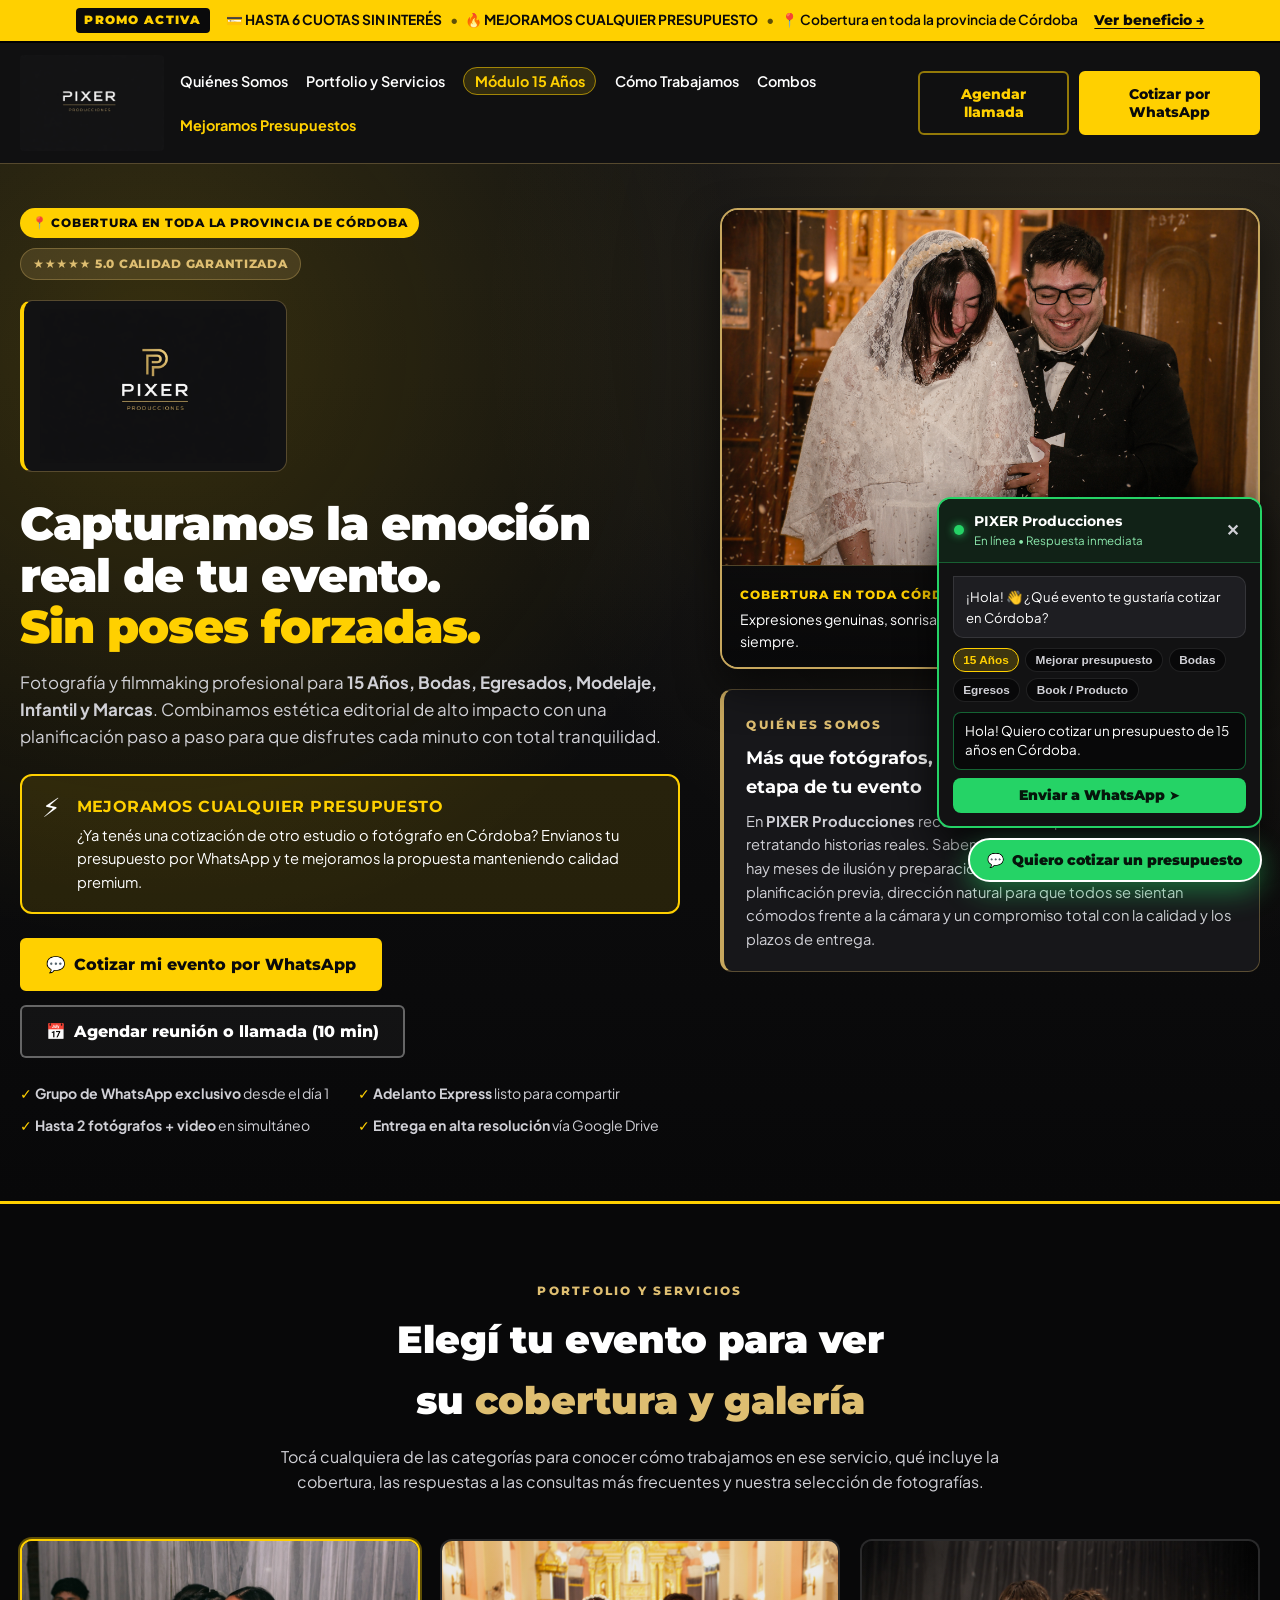
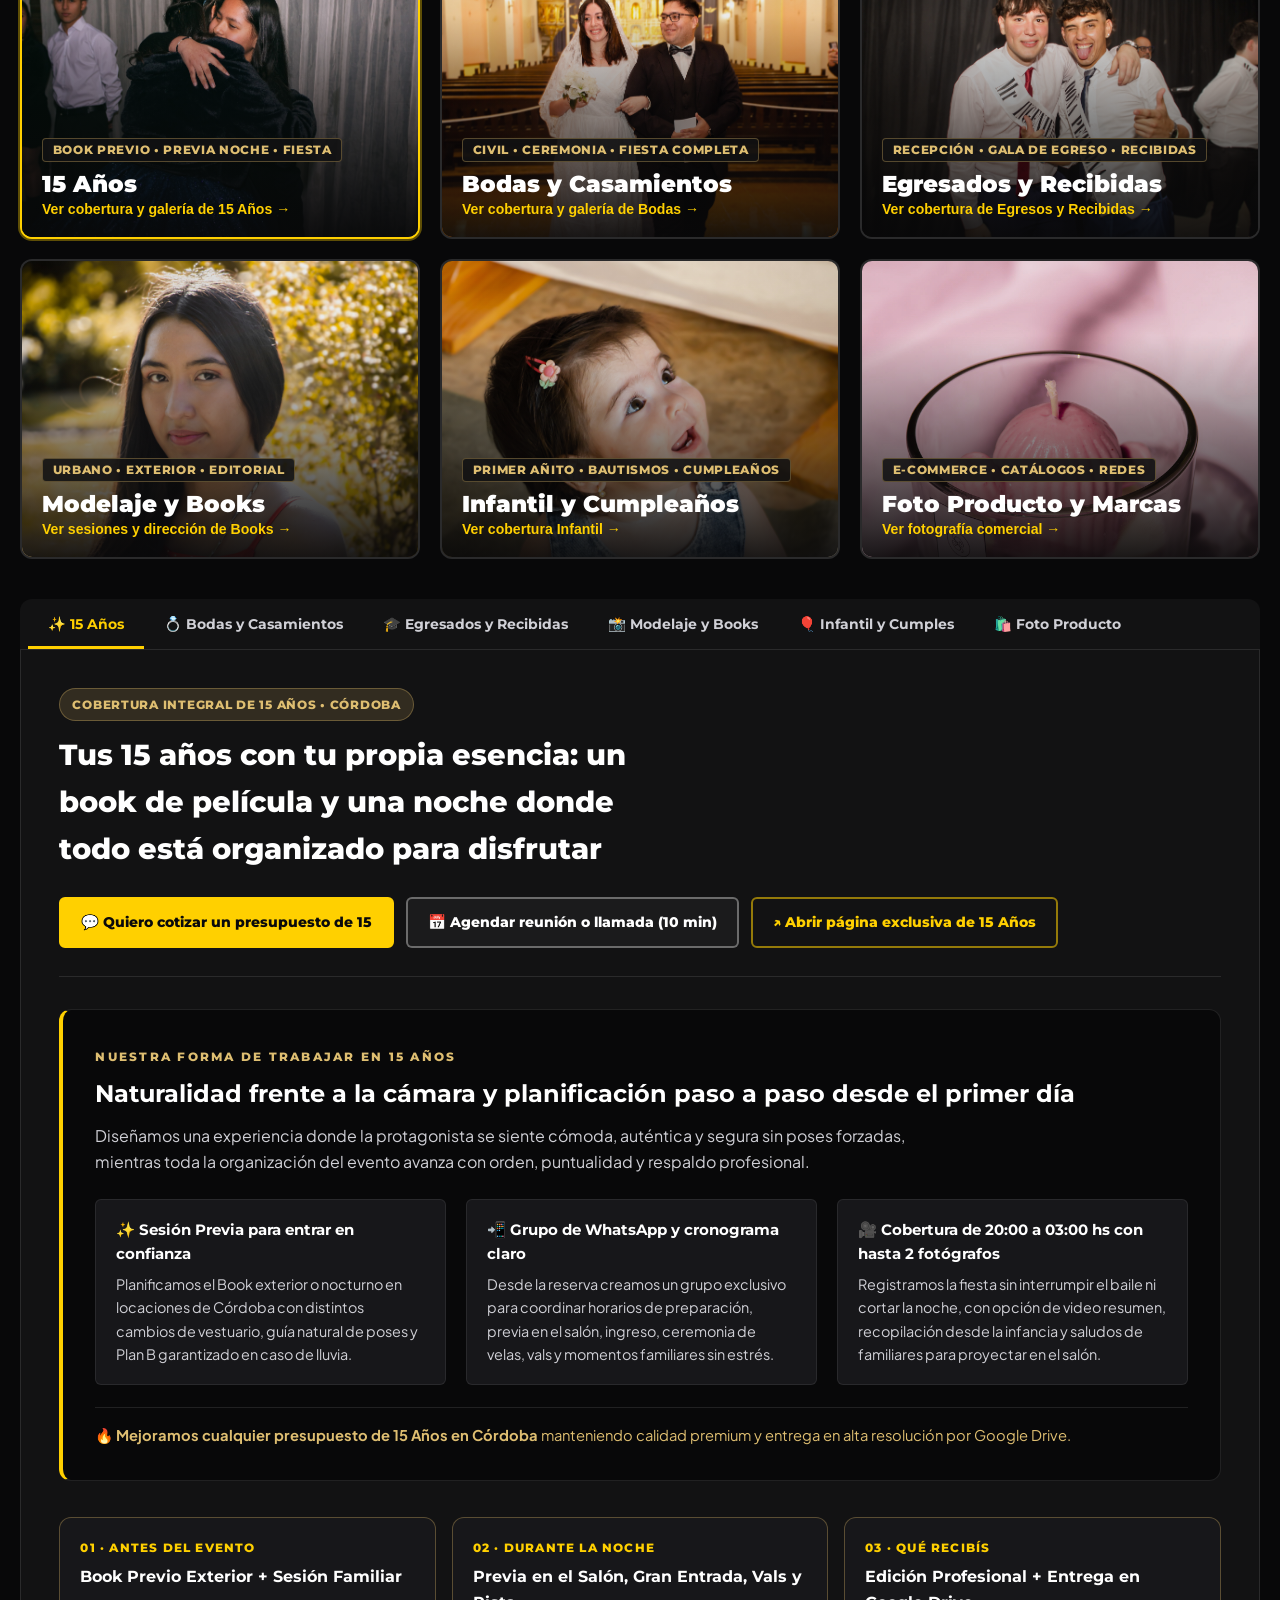
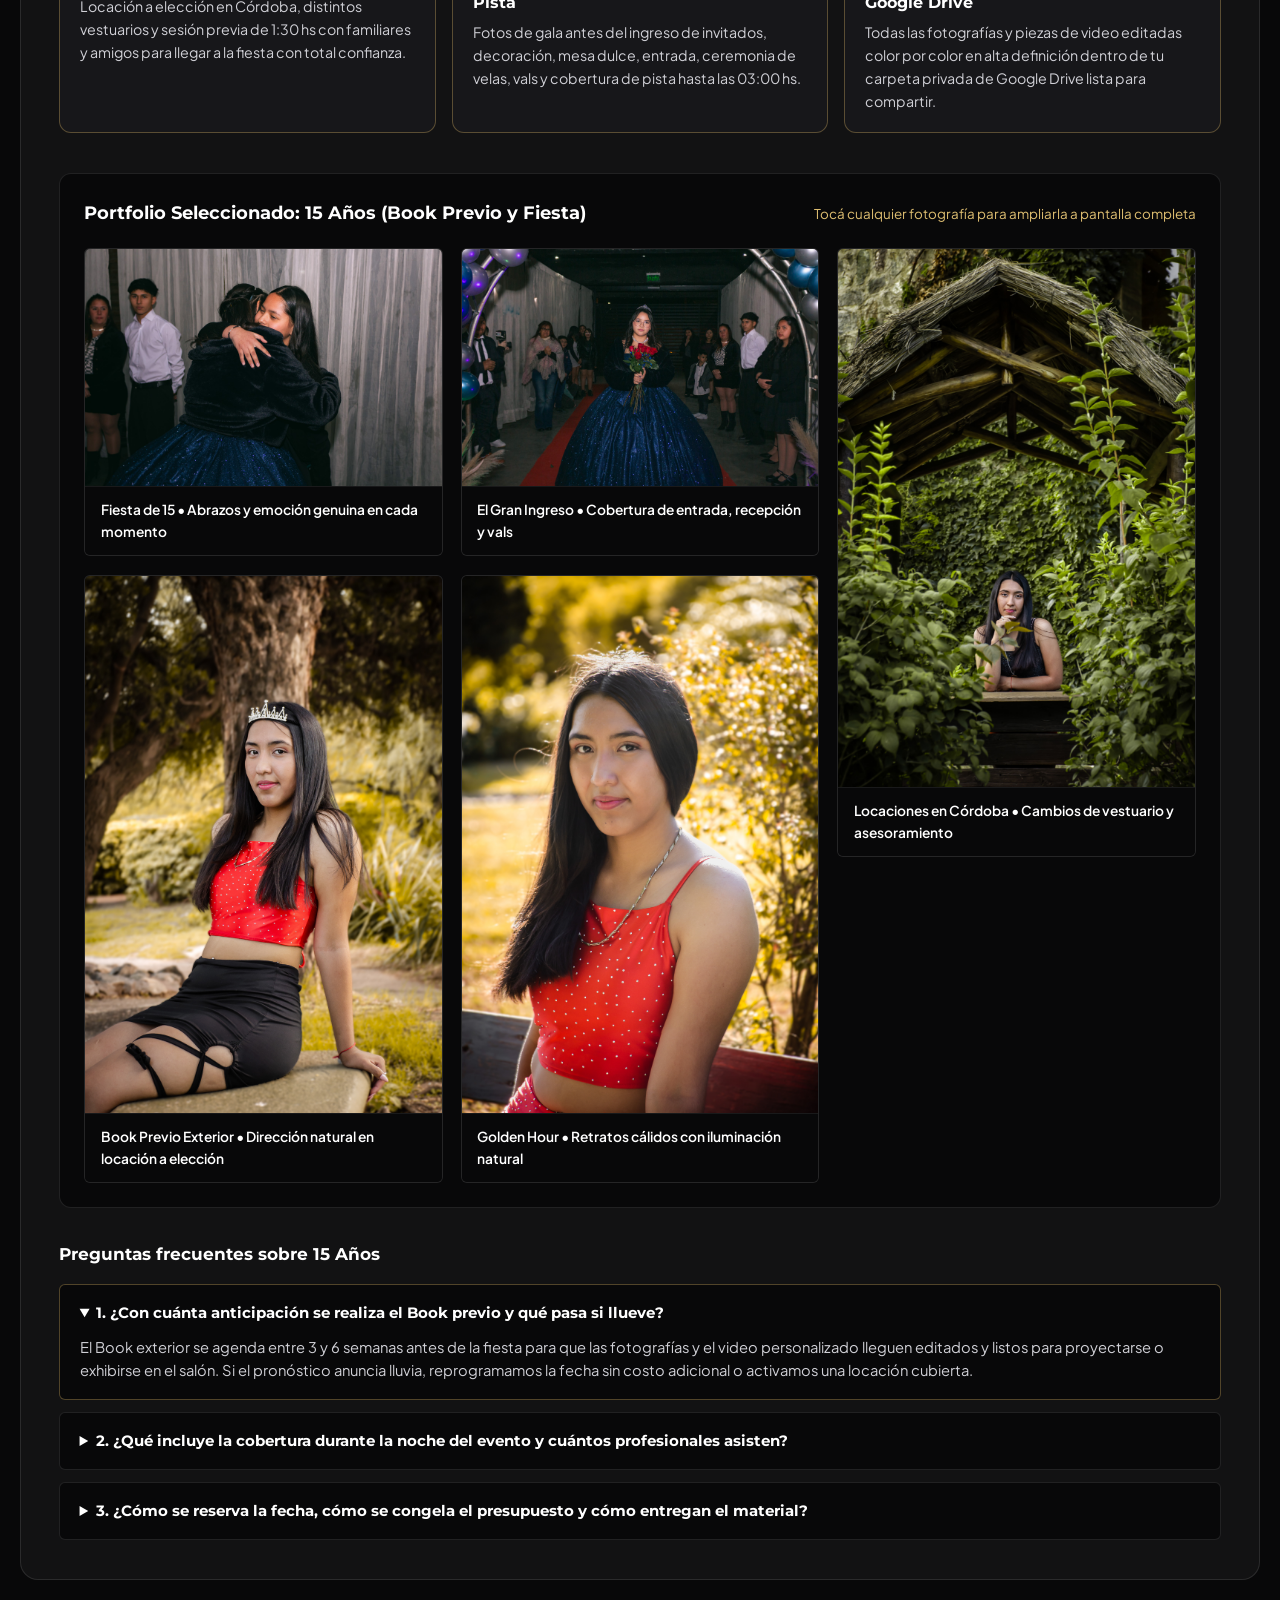
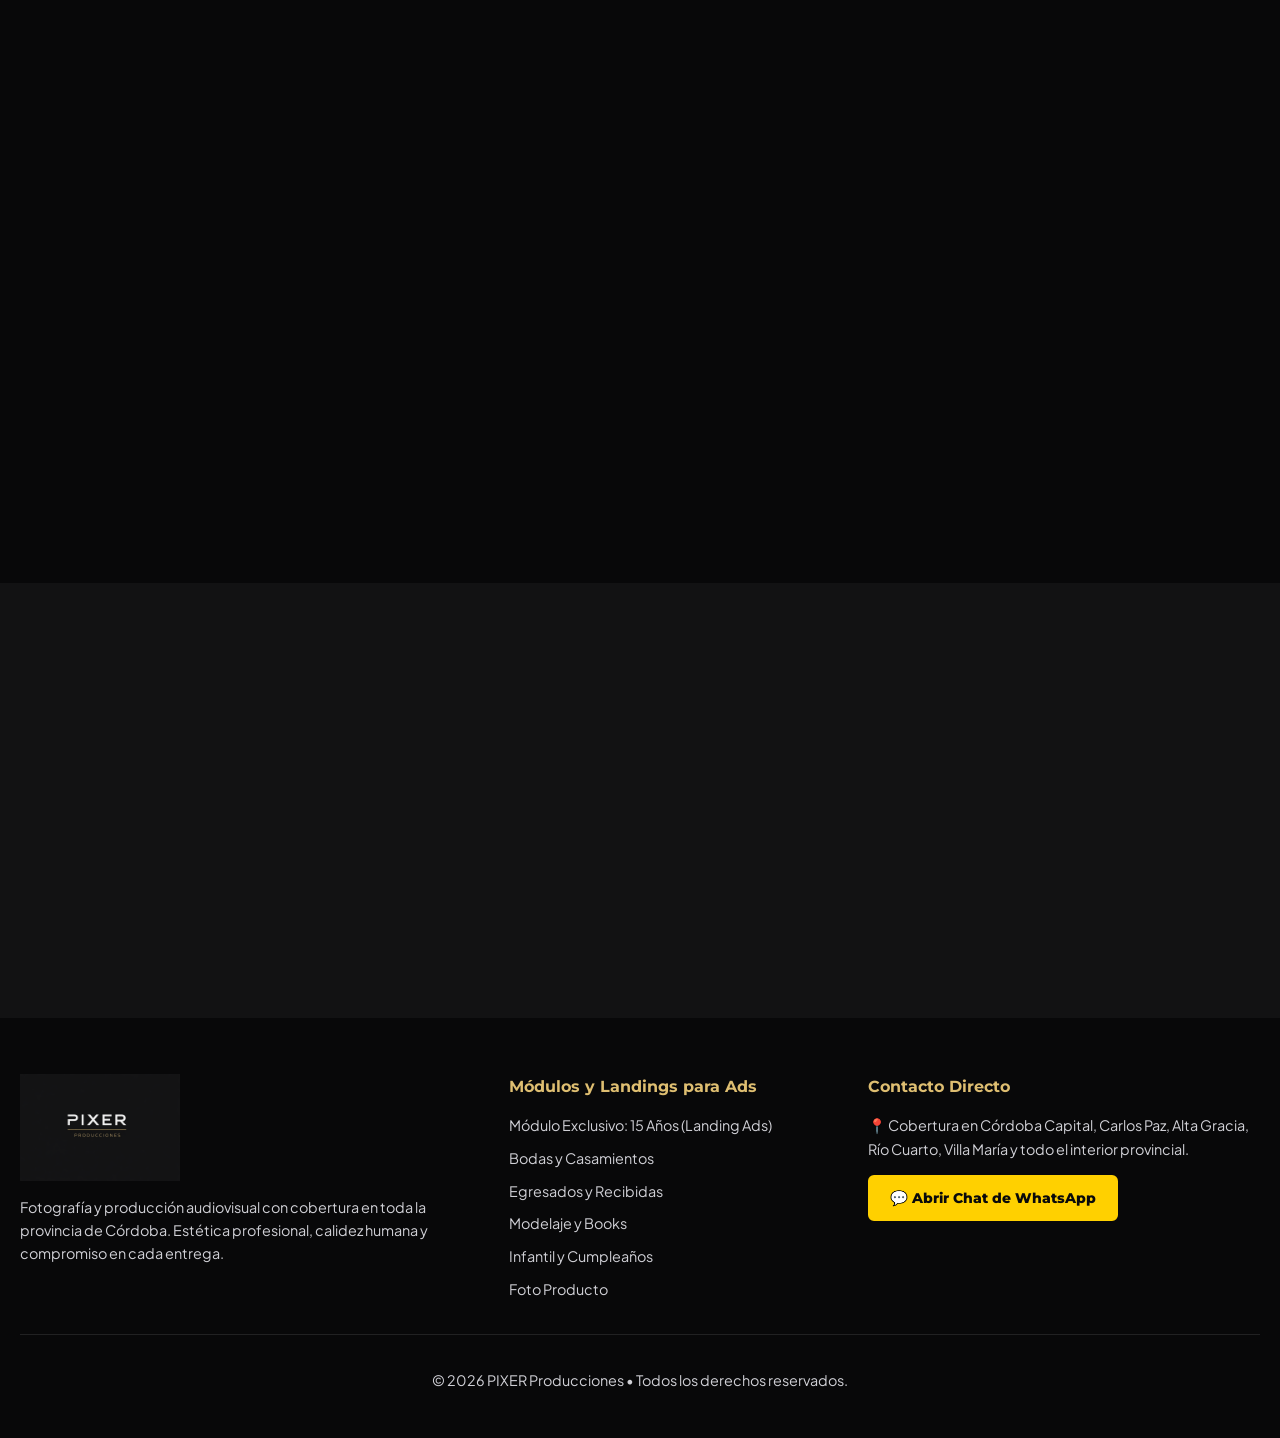
==== commit 1a19f044: "fix: lenguaje unificado sin mama/papa ni jerga, 3 FAQs reales por modulo, animacion topbar, landing " ====
--- a/index.html
+++ b/index.html
@@ -14,16 +14,18 @@
 </head>
 <body>
 
-  <!-- MÓDULO 01: BARRA SUPERIOR PROMOCIONAL (ESTILO BLACK FRIDAY / MEDIOS DE PAGO) -->
+  <!-- MÓDULO 01: BARRA SUPERIOR PROMOCIONAL CON MOVIMIENTO A LA DERECHA Y REGRESO -->
   <aside class="promo-topbar" aria-label="Promociones y medios de pago">
-    <div class="container promo-topbar__inner">
-      <span class="promo-badge">PROMO ACTIVA</span>
-      <p class="promo-topbar__text" id="promo-bar-text">
-        💳 <strong>HASTA 6 CUOTAS SIN INTERÉS</strong> <span class="promo-sep">•</span>
-        🔥 <strong>MEJORAMOS CUALQUIER PRESUPUESTO</strong> <span class="promo-sep">•</span>
-        📍 Cobertura en toda la provincia de Córdoba
-      </p>
-      <a href="#mejoramos-presupuesto" class="promo-topbar__cta">Ver beneficio →</a>
+    <div class="container promo-topbar__viewport">
+      <div class="promo-topbar__inner promo-topbar__marquee">
+        <span class="promo-badge">PROMO ACTIVA</span>
+        <p class="promo-topbar__text" id="promo-bar-text">
+          💳 <strong>HASTA 6 CUOTAS SIN INTERÉS</strong> <span class="promo-sep">•</span>
+          🔥 <strong>MEJORAMOS CUALQUIER PRESUPUESTO</strong> <span class="promo-sep">•</span>
+          📍 Cobertura en toda la provincia de Córdoba
+        </p>
+        <a href="#mejoramos-presupuesto" class="promo-topbar__cta">Ver beneficio →</a>
+      </div>
     </div>
   </aside>
 
@@ -37,6 +39,7 @@
         <ul class="main-nav__list">
           <li><a href="#quienes-somos">Quiénes Somos</a></li>
           <li><a href="#portfolio-categorias">Portfolio y Servicios</a></li>
+          <li><a href="15-anos.html" class="nav-pill-link">Módulo 15 Años</a></li>
           <li><a href="#proceso-trabajo">Cómo Trabajamos</a></li>
           <li><a href="#combos">Combos</a></li>
           <li><a href="#mejoramos-presupuesto" class="nav-highlight">Mejoramos Presupuestos</a></li>
@@ -46,15 +49,15 @@
         <button type="button" class="btn btn--ghost-yellow js-open-meeting-modal" data-context="Header">
           Agendar llamada
         </button>
-        <button type="button" class="btn btn--yellow js-open-wa-widget" data-category="Consulta General">
-          WhatsApp Directo
+        <button type="button" class="btn btn--yellow js-open-wa-widget" data-wa-preset="Hola! Quiero cotizar un presupuesto de 15 años en Córdoba.">
+          Cotizar por WhatsApp
         </button>
       </div>
     </div>
   </header>
 
   <main id="inicio">
-    <!-- MÓDULO 02: PRIMERA PANTALLA (HERO + QUIÉNES SOMOS) - FUERTE PRESENCIA AMARILLO Y NEGRO -->
+    <!-- MÓDULO 02: PRIMERA PANTALLA (HERO + QUIÉNES SOMOS) -->
     <section class="hero-section" aria-labelledby="hero-title">
       <div class="container hero-grid">
         <div class="hero-content">
@@ -72,38 +75,38 @@
           </h1>
 
           <p class="hero-subtitle">
-            Fotografía y filmmaking profesional para <strong>15 Años, Bodas, Egresados, Modelaje, Infantil y Marcas</strong>. Combinamos estética editorial de alto impacto con una organización paso a paso para que vos y tu familia solo se dediquen a disfrutar.
+            Fotografía y filmmaking profesional para <strong>15 Años, Bodas, Egresados, Modelaje, Infantil y Marcas</strong>. Combinamos estética editorial de alto impacto con una planificación paso a paso para que disfrutes cada minuto con total tranquilidad.
           </p>
 
-          <!-- GANCHO COMERCIAL GOOGLE ADS -->
+          <!-- BLOQUE MEJORAMOS CUALQUIER PRESUPUESTO (SIN JERGA TÉCNICA) -->
           <div class="price-match-banner">
             <div class="price-match-banner__icon" aria-hidden="true">⚡</div>
             <div class="price-match-banner__body">
-              <strong>GANCHO COMERCIAL EXCLUSIVO: MEJORAMOS CUALQUIER PRESUPUESTO</strong>
+              <strong>MEJORAMOS CUALQUIER PRESUPUESTO</strong>
               <p>¿Ya tenés una cotización de otro estudio o fotógrafo en Córdoba? Envianos tu presupuesto por WhatsApp y te mejoramos la propuesta manteniendo calidad premium.</p>
             </div>
           </div>
 
           <!-- DOBLE CTA DE CONVERSIÓN -->
           <div class="hero-ctas">
-            <button type="button" class="btn btn--yellow btn--lg js-open-wa-widget" data-category="Consultar Fecha / Mejorar Presupuesto">
-              <span aria-hidden="true">💬</span> Consultar por WhatsApp ahora
+            <button type="button" class="btn btn--yellow btn--lg js-open-wa-widget" data-wa-preset="Hola! Quiero cotizar un presupuesto de 15 años en Córdoba.">
+              <span aria-hidden="true">💬</span> Cotizar mi evento por WhatsApp
             </button>
             <button type="button" class="btn btn--outline-white btn--lg js-open-meeting-modal" data-context="Hero Principal">
               <span aria-hidden="true">📅</span> Agendar reunión o llamada (10 min)
             </button>
           </div>
 
-          <!-- MICRO-PROPUESTAS DE VALOR (AUDITORÍA BENCHMARKING) -->
+          <!-- BENEFICIOS CLAVE -->
           <ul class="hero-trust-list" aria-label="Garantías de nuestro servicio">
             <li><strong>Grupo de WhatsApp exclusivo</strong> desde el día 1</li>
-            <li><strong>Adelanto Express</strong> para redes sociales</li>
+            <li><strong>Adelanto Express</strong> listo para compartir</li>
             <li><strong>Hasta 2 fotógrafos + video</strong> en simultáneo</li>
             <li><strong>Entrega en alta resolución</strong> vía Google Drive</li>
           </ul>
         </div>
 
-        <!-- COLUMNA VISUAL HERO + QUIÉNES SOMOS COMPACTO -->
+        <!-- COLUMNA VISUAL HERO + QUIÉNES SOMOS -->
         <div class="hero-visual">
           <div class="hero-photo-frame">
             <img
@@ -115,8 +118,8 @@
               class="hero-lcp-img"
             >
             <div class="hero-photo-caption">
-              <span class="caption-tag">100 % Fotografía Real • Sin IA</span>
-              <p>Expresiones genuinas, sonrisas naturales y momentos que duran para siempre.</p>
+              <span class="caption-tag">COBERTURA EN TODA CÓRDOBA • ENTREGA EN ALTA DEFINICIÓN</span>
+              <p>Expresiones genuinas, sonrisas naturales y recuerdos que duran para siempre.</p>
             </div>
           </div>
 
@@ -124,216 +127,213 @@
           <article id="quienes-somos" class="about-card">
             <div class="about-card__header">
               <span class="eyebrow">QUIÉNES SOMOS</span>
-              <h2>Más que fotógrafos, tus aliados antes, durante y después del evento</h2>
+              <h2>Más que fotógrafos, un equipo que acompaña cada etapa de tu evento</h2>
             </div>
             <p>
-              En <strong>PIXER Producciones</strong> recorremos toda la provincia de Córdoba retratando historias reales. Sabemos que detrás de unos 15 años, una boda o un egreso hay meses de ilusión y esfuerzo familiar: por eso trabajamos con planificación previa, trato cercano para que nadie se sienta incómodo frente a la cámara y un compromiso total con los plazos de entrega.
+              En <strong>PIXER Producciones</strong> recorremos toda la provincia de Córdoba retratando historias reales. Sabemos que detrás de cada celebración hay meses de ilusión y preparación: por eso trabajamos con planificación previa, dirección natural para que todos se sientan cómodos frente a la cámara y un compromiso total con la calidad y los plazos de entrega.
             </p>
           </article>
         </div>
       </div>
     </section>
 
-    <!-- MÓDULO 03 Y 04: PORTFOLIO POR CATEGORÍAS + SUB-MÓDULOS CON ATENCIÓN PERSONALIZADA -->
-    <!-- TRANSICIÓN DEL MANUAL DE MARCA: FONDO NEGRO OBSIDIANA + TEXTOS EN BLANCO PURO -->
+    <!-- MÓDULO 03 Y 04: PORTFOLIO POR CATEGORÍAS + SUB-MÓDULOS CON LENGUAJE UNIFICADO -->
     <section id="portfolio-categorias" class="portfolio-section" aria-labelledby="portfolio-heading">
       <div class="container">
         <div class="section-header">
-          <span class="eyebrow">PORTFOLIO CURADO Y ATENCIÓN POR PÚBLICO</span>
+          <span class="eyebrow">PORTFOLIO Y SERVICIOS</span>
           <h2 id="portfolio-heading" class="section-title">
-            Elegí tu evento para abrir su <span class="text-gold">módulo personalizado</span>
+            Elegí tu evento para ver su <span class="text-gold">cobertura y galería</span>
           </h2>
           <p class="section-desc">
-            Tocá cualquiera de los cuadraditos de servicio para ver cómo trabajamos en tu tipo de evento, qué incluye la cobertura, respuestas a las dudas más comunes (tanto para protagonistas como para padres) y nuestra selección de fotografías reales.
+            Tocá cualquiera de las categorías para conocer cómo trabajamos en ese servicio, qué incluye la cobertura, las respuestas a las consultas más frecuentes y nuestra selección de fotografías.
           </p>
         </div>
 
-        <!-- GRILLA DE CUADRADITOS DE CATEGORÍAS (ESTILO ND FOTOGRAFÍA + PORTADAS DE ALTO IMPACTO) -->
-        <div class="category-squares-grid" role="region" aria-label="Accesos rápidos por categoría de servicio">
+        <!-- GRILLA DE CUADRADITOS DE CATEGORÍAS -->
+        <div class="category-squares-grid" role="region" aria-label="Categorías de servicio">
           <button type="button" class="category-square is-active" data-target-tab="tab-15" aria-controls="panel-15">
             <img src="assets/portfolio/fiesta_1.jpg" alt="Quinceañera abrazando a su amiga con sonrisa genuina" width="1920" height="1280" loading="lazy">
             <div class="category-square__overlay">
-              <span class="category-square__badge">44 Fotos en Drive • Book + Fiesta</span>
+              <span class="category-square__badge">Book Previo • Previa Noche • Fiesta</span>
               <h3 class="category-square__title">15 Años</h3>
-              <p class="category-square__cta">Ver módulo para Quinceañeras y Padres →</p>
+              <p class="category-square__cta">Ver cobertura y galería de 15 Años →</p>
             </div>
           </button>
 
           <button type="button" class="category-square" data-target-tab="tab-bodas" aria-controls="panel-bodas">
             <img src="assets/portfolio/boda_1.jpg" alt="Novios saliendo felices por el pasillo de la iglesia" width="1920" height="1272" loading="lazy">
             <div class="category-square__overlay">
-              <span class="category-square__badge">15 Fotos en Drive • Civil + Ceremonia + Fiesta</span>
+              <span class="category-square__badge">Civil • Ceremonia • Fiesta Completa</span>
               <h3 class="category-square__title">Bodas y Casamientos</h3>
-              <p class="category-square__cta">Ver módulo para Novios →</p>
+              <p class="category-square__cta">Ver cobertura y galería de Bodas →</p>
             </div>
           </button>
 
           <button type="button" class="category-square" data-target-tab="tab-egresos" aria-controls="panel-egresos">
             <img src="assets/portfolio/egresados_1.jpg" alt="Dos egresados sonriendo y festejando con sus bandas" width="1920" height="1271" loading="lazy">
             <div class="category-square__overlay">
-              <span class="category-square__badge">15 Fotos en Drive • Gala + Recibidas</span>
+              <span class="category-square__badge">Recepción • Gala de Egreso • Recibidas</span>
               <h3 class="category-square__title">Egresados y Recibidas</h3>
-              <p class="category-square__cta">Ver módulo Curso, Graduados y Familias →</p>
+              <p class="category-square__cta">Ver cobertura de Egresos y Recibidas →</p>
             </div>
           </button>
 
           <button type="button" class="category-square" data-target-tab="tab-modelaje" aria-controls="panel-modelaje">
             <img src="assets/portfolio/previa_3.jpg" alt="Retrato de modelaje al atardecer con luz dorada en Córdoba" width="1920" height="2899" loading="lazy">
             <div class="category-square__overlay">
-              <span class="category-square__badge">Books Exteriores y Nocturnos</span>
+              <span class="category-square__badge">Urbano • Exterior • Editorial</span>
               <h3 class="category-square__title">Modelaje y Books</h3>
-              <p class="category-square__cta">Ver módulo de Sesiones y Dirección →</p>
+              <p class="category-square__cta">Ver sesiones y dirección de Books →</p>
             </div>
           </button>
 
           <button type="button" class="category-square" data-target-tab="tab-infantil" aria-controls="panel-infantil">
             <img src="assets/portfolio/infantil_3.jpg" alt="Bebé mirando hacia arriba con sonrisa radiante" width="1920" height="2899" loading="lazy">
             <div class="category-square__overlay">
-              <span class="category-square__badge">16 Fotos en Drive • Cumpleaños y Sesiones</span>
+              <span class="category-square__badge">Primer Añito • Bautismos • Cumpleaños</span>
               <h3 class="category-square__title">Infantil y Cumpleaños</h3>
-              <p class="category-square__cta">Ver módulo para Mamás y Papás →</p>
+              <p class="category-square__cta">Ver cobertura Infantil →</p>
             </div>
           </button>
 
           <button type="button" class="category-square" data-target-tab="tab-producto" aria-controls="panel-producto">
             <img src="assets/portfolio/producto_1.jpg" alt="Fotografía comercial de producto vela GIGIKA en estudio" width="1356" height="2048" loading="lazy">
             <div class="category-square__overlay">
-              <span class="category-square__badge">24 Fotos en Drive • E-commerce y Redes</span>
+              <span class="category-square__badge">E-commerce • Catálogos • Redes</span>
               <h3 class="category-square__title">Foto Producto y Marcas</h3>
-              <p class="category-square__cta">Ver módulo Comercial y Catálogo →</p>
+              <p class="category-square__cta">Ver fotografía comercial →</p>
             </div>
           </button>
         </div>
 
-        <!-- BARRA DE PESTAÑAS ACCESIBLE (MODERN-WEB-GUIDANCE: TABS + FOCUSGROUP) -->
+        <!-- BARRA DE PESTAÑAS -->
         <div class="tabs-container" id="modulo-detalle-categoria">
-          <div class="tablist-scroller" focusgroup="tablist nomemory" role="tablist" aria-label="Módulos personalizados por categoría de fotografía">
-            <button type="button" role="tab" id="tab-15" aria-selected="true" focusgroupstart data-panel="panel-15">
-              ✨ 15 Años (Quinceañera + Padres)
+          <div class="tablist-scroller" focusgroup="tablist nomemory" role="tablist" aria-label="Categorías de fotografía">
+            <button type="button" role="tab" id="tab-15" aria-selected="true" focusgroupstart data-panel="panel-15" data-wa-text="Hola! Quiero cotizar un presupuesto de 15 años en Córdoba.">
+              ✨ 15 Años
             </button>
-            <button type="button" role="tab" id="tab-bodas" aria-selected="false" data-panel="panel-bodas">
+            <button type="button" role="tab" id="tab-bodas" aria-selected="false" data-panel="panel-bodas" data-wa-text="Hola! Quiero cotizar un presupuesto de Boda en Córdoba.">
               💍 Bodas y Casamientos
             </button>
-            <button type="button" role="tab" id="tab-egresos" aria-selected="false" data-panel="panel-egresos">
+            <button type="button" role="tab" id="tab-egresos" aria-selected="false" data-panel="panel-egresos" data-wa-text="Hola! Quiero cotizar un presupuesto de Egresados / Recibida en Córdoba.">
               🎓 Egresados y Recibidas
             </button>
-            <button type="button" role="tab" id="tab-modelaje" aria-selected="false" data-panel="panel-modelaje">
+            <button type="button" role="tab" id="tab-modelaje" aria-selected="false" data-panel="panel-modelaje" data-wa-text="Hola! Quiero cotizar una sesión de Book / Modelaje en Córdoba.">
               📸 Modelaje y Books
             </button>
-            <button type="button" role="tab" id="tab-infantil" aria-selected="false" data-panel="panel-infantil">
+            <button type="button" role="tab" id="tab-infantil" aria-selected="false" data-panel="panel-infantil" data-wa-text="Hola! Quiero cotizar la cobertura de un Cumpleaños Infantil en Córdoba.">
               🎈 Infantil y Cumples
             </button>
-            <button type="button" role="tab" id="tab-producto" aria-selected="false" data-panel="panel-producto">
+            <button type="button" role="tab" id="tab-producto" aria-selected="false" data-panel="panel-producto" data-wa-text="Hola! Quiero cotizar una sesión de Foto Producto para mi marca.">
               🛍️ Foto Producto
             </button>
           </div>
 
           <div class="tabpanels-stack">
             <!-- ==========================================================
-                 PANEL 1: 15 AÑOS (DOBLE AUDIENCIA: QUINCEAÑERA + PADRES)
+                 PANEL 1: 15 AÑOS (LENGUAJE UNIFICADO + ENLACE A MÓDULO APARTE)
                  ========================================================== -->
             <div role="tabpanel" id="panel-15" aria-labelledby="tab-15" tabindex="0">
               <div class="tabpanel-inner">
                 <div class="category-module-header">
                   <div>
-                    <span class="pill pill--gold">MÓDULO ESPECIALIZADO • 15 AÑOS EN CÓRDOBA</span>
-                    <h3 class="category-module-title">Tus 15 años, con tu propia esencia: un book de película y una noche donde solo te dedicás a disfrutar</h3>
+                    <span class="pill pill--gold">COBERTURA INTEGRAL DE 15 AÑOS • CÓRDOBA</span>
+                    <h3 class="category-module-title">Tus 15 años con tu propia esencia: un book de película y una noche donde todo está organizado para disfrutar</h3>
                   </div>
                   <div class="category-module-actions">
-                    <button type="button" class="btn btn--yellow js-open-wa-widget" data-category="15 Años (Book + Fiesta)">
-                      💬 Cotizar 15 Años / Mejorar Presupuesto
+                    <button type="button" class="btn btn--yellow js-open-wa-widget" data-wa-preset="Hola! Quiero cotizar un presupuesto de 15 años en Córdoba.">
+                      💬 Quiero cotizar un presupuesto de 15
                     </button>
-                    <button type="button" class="btn btn--outline-white js-open-meeting-modal" data-context="Módulo 15 Años (Padres y Quinceañera)">
-                      📅 Reunión de 10 min con Mamá/Papá
+                    <button type="button" class="btn btn--outline-white js-open-meeting-modal" data-context="15 Años">
+                      📅 Agendar reunión o llamada (10 min)
                     </button>
-                  </div>
-                </div>
-
-                <!-- DOBLE ENFOQUE DE AUDIENCIA (SUBGRID) -->
-                <div class="audience-dual-grid">
-                  <article class="audience-card">
-                    <header class="audience-card__header">
-                      <span class="audience-tag">✨ PARA VOS (LA QUINCEAÑERA)</span>
-                      <h4>Salí auténtica, segura y sin poses forzadas ni incómodas</h4>
-                    </header>
-                    <ul class="audience-card__list">
-                      <li><strong>Perdé el miedo a la cámara en la Previa:</strong> Si sos tímida o nunca hiciste una sesión, te guiamos con movimientos naturales y charlas relajadas para que el día de la fiesta te olvides de que hay cámaras.</li>
-                      <li><strong>Tu Book a tu manera (Natural, Urbano o Nocturno):</strong> Elegimos juntos la locación en Córdoba, probamos distintos cambios de vestuario y contamos con <strong>Plan B garantizado si llueve</strong>.</li>
-                      <li><strong>No te cortamos la fiesta:</strong> Registramos la euforia de la pista, el cotillón y los abrazos reales con tus amigos sin sacarte del baile para sesiones eternas.</li>
-                    </ul>
-                    <footer class="audience-card__footer">
-                      <span class="audience-highlight">📱 Incluye fotos ideales para tus invitaciones, murales y redes</span>
-                    </footer>
-                  </article>
-
-                  <article class="audience-card audience-card--parents">
-                    <header class="audience-card__header">
-                      <span class="audience-tag audience-tag--gold">🛡️ PARA MAMÁ Y PAPÁ (TRANQUILIDAD Y RESPALDO)</span>
-                      <h4>Organización clara desde el primer día y cumplimiento garantizado</h4>
-                    </header>
-                    <ul class="audience-card__list">
-                      <li><strong>Grupo de WhatsApp exclusivo:</strong> Apenas reservamos la fecha, armamos un grupo con la familia para coordinar horarios de maquillaje, previa, salón y cronograma sin estrés.</li>
-                      <li><strong>Cobertura de 20:00 a 03:00 hs con hasta 2 fotógrafos:</strong> En nuestros Combos Premium y Exclusivo trabajan dos profesionales en simultáneo para no perder ni una reacción familiar.</li>
-                      <li><strong>Video emotivo para proyectar en el salón:</strong> En el Combo Exclusivo producimos la recopilación desde la infancia hasta hoy + saludos en video de hasta 15 familiares.</li>
-                    </ul>
-                    <footer class="audience-card__footer">
-                      <span class="audience-highlight">🔥 ¿Ya tienen presupuesto de otro estudio? Lo mejoramos</span>
-                    </footer>
-                  </article>
-                </div>
-
-                <!-- LOS 3 MOMENTOS DE COBERTURA EN 15 AÑOS (ESTILO CONTRON / FRAME BA) -->
+                    <a href="15-anos.html" class="btn btn--ghost-yellow">
+                      ↗ Abrir página exclusiva de 15 Años
+                    </a>
+                  </div>
+                </div>
+
+                <!-- BLOQUE UNIFICADO EN UN SOLO LENGUAJE (INTEGRA NATURALIDAD + ORGANIZACIÓN Y RESPALDO) -->
+                <article class="unified-value-card">
+                  <header class="unified-value-card__header">
+                    <span class="eyebrow">NUESTRA FORMA DE TRABAJAR EN 15 AÑOS</span>
+                    <h4>Naturalidad frente a la cámara y planificación paso a paso desde el primer día</h4>
+                  </header>
+                  <p class="unified-value-card__lead">
+                    Diseñamos una experiencia donde la protagonista se siente cómoda, auténtica y segura sin poses forzadas, mientras toda la organización del evento avanza con orden, puntualidad y respaldo profesional.
+                  </p>
+                  <div class="unified-value-grid">
+                    <div class="unified-value-item">
+                      <strong>✨ Sesión Previa para entrar en confianza</strong>
+                      <p>Planificamos el Book exterior o nocturno en locaciones de Córdoba con distintos cambios de vestuario, guía natural de poses y Plan B garantizado en caso de lluvia.</p>
+                    </div>
+                    <div class="unified-value-item">
+                      <strong>📲 Grupo de WhatsApp y cronograma claro</strong>
+                      <p>Desde la reserva creamos un grupo exclusivo para coordinar horarios de preparación, previa en el salón, ingreso, ceremonia de velas, vals y momentos familiares sin estrés.</p>
+                    </div>
+                    <div class="unified-value-item">
+                      <strong>🎥 Cobertura de 20:00 a 03:00 hs con hasta 2 fotógrafos</strong>
+                      <p>Registramos la fiesta sin interrumpir el baile ni cortar la noche, con opción de video resumen, recopilación desde la infancia y saludos de familiares para proyectar en el salón.</p>
+                    </div>
+                  </div>
+                  <footer class="unified-value-card__footer">
+                    <span>🔥 <strong>Mejoramos cualquier presupuesto de 15 Años en Córdoba</strong> manteniendo calidad premium y entrega en alta resolución por Google Drive.</span>
+                  </footer>
+                </article>
+
+                <!-- LOS 3 MOMENTOS DE COBERTURA EN 15 AÑOS -->
                 <div class="moments-strip" aria-label="Etapas de cobertura en 15 años">
                   <div class="moment-box">
                     <span class="moment-num">01 · ANTES DEL EVENTO</span>
                     <h5>Book Previo Exterior + Sesión Familiar</h5>
-                    <p>Locación a elección en Córdoba, distintos vestuarios y sesión previa de 1:30 hs junto a padres, hermanos y amigos.</p>
+                    <p>Locación a elección en Córdoba, distintos vestuarios y sesión previa de 1:30 hs con familiares y amigos para llegar a la fiesta con total confianza.</p>
                   </div>
                   <div class="moment-box">
                     <span class="moment-num">02 · DURANTE LA NOCHE</span>
                     <h5>Previa en el Salón, Gran Entrada, Vals y Pista</h5>
-                    <p>Fotos de gala antes de que ingresen los invitados, decoración, mesa dulce, entrada, ceremonia de velas, vals y fiesta completa hasta las 03:00 hs.</p>
+                    <p>Fotos de gala antes del ingreso de invitados, decoración, mesa dulce, entrada, ceremonia de velas, vals y cobertura de pista hasta las 03:00 hs.</p>
                   </div>
                   <div class="moment-box">
                     <span class="moment-num">03 · QUÉ RECIBÍS</span>
                     <h5>Edición Profesional + Entrega en Google Drive</h5>
-                    <p>Todas las fotografías y videos editados color por color en alta resolución mediante carpeta privada de Google Drive lista para compartir y descargar.</p>
-                  </div>
-                </div>
-
-                <!-- GALERÍA CURADA VERTICAL DE 15 AÑOS (FONDO NEGRO + TEXTOS BLANCOS) -->
+                    <p>Todas las fotografías y piezas de video editadas color por color en alta definición dentro de tu carpeta privada de Google Drive lista para compartir.</p>
+                  </div>
+                </div>
+
+                <!-- GALERÍA CURADA VERTICAL DE 15 AÑOS -->
                 <div class="curated-gallery-block">
                   <div class="curated-gallery-header">
-                    <h4>Selección Curada: 15 Años (Previa Exterior, Previa Noche y Fiesta)</h4>
+                    <h4>Portfolio Seleccionado: 15 Años (Book Previo y Fiesta)</h4>
                     <span class="gallery-note">Tocá cualquier fotografía para ampliarla a pantalla completa</span>
                   </div>
                   <div class="photo-masonry-grid">
                     <figure class="photo-card">
-                      <button type="button" class="photo-card__trigger js-open-lightbox" data-src="assets/portfolio/fiesta_1.jpg" data-caption="15 Años • Abrazo y emoción real en la fiesta (Cobertura de Salón)">
+                      <button type="button" class="photo-card__trigger js-open-lightbox" data-src="assets/portfolio/fiesta_1.jpg" data-caption="15 Años • Abrazo y emoción real durante la noche">
                         <img src="assets/portfolio/fiesta_1.jpg" alt="Quinceañera abrazando a su amiga sonriendo durante la fiesta" width="1920" height="1280" loading="lazy">
                       </button>
-                      <figcaption>Fiesta de 15 • Abrazos y emoción genuina sin poses rígidas</figcaption>
-                    </figure>
-
-                    <figure class="photo-card">
-                      <button type="button" class="photo-card__trigger js-open-lightbox" data-src="assets/portfolio/previa_2.jpg" data-caption="15 Años • Book Exterior en parque natural de Córdoba">
+                      <figcaption>Fiesta de 15 • Abrazos y emoción genuina en cada momento</figcaption>
+                    </figure>
+
+                    <figure class="photo-card">
+                      <button type="button" class="photo-card__trigger js-open-lightbox" data-src="assets/portfolio/previa_2.jpg" data-caption="15 Años • Book Exterior en locación natural de Córdoba">
                         <img src="assets/portfolio/previa_2.jpg" alt="Quinceañera con corona en sesión de book exterior" width="1920" height="2899" loading="lazy">
                       </button>
-                      <figcaption>Book Previa Exterior • Dirección natural en locación a elección</figcaption>
+                      <figcaption>Book Previo Exterior • Dirección natural en locación a elección</figcaption>
                     </figure>
 
                     <figure class="photo-card">
                       <button type="button" class="photo-card__trigger js-open-lightbox" data-src="assets/portfolio/fiesta_2.jpg" data-caption="15 Años • Gran ingreso al salón sobre alfombra roja">
                         <img src="assets/portfolio/fiesta_2.jpg" alt="Gran entrada de quinceañera al salón con ramo de rosas rojas" width="1920" height="1280" loading="lazy">
                       </button>
-                      <figcaption>El Gran Ingreso • Cobertura multicámara de entrada y recepción</figcaption>
+                      <figcaption>El Gran Ingreso • Cobertura de entrada, recepción y vals</figcaption>
                     </figure>
 
                     <figure class="photo-card">
                       <button type="button" class="photo-card__trigger js-open-lightbox" data-src="assets/portfolio/previa_3.jpg" data-caption="15 Años • Retrato al atardecer con luz dorada natural">
                         <img src="assets/portfolio/previa_3.jpg" alt="Retrato de quinceañera con contraluz dorado al atardecer" width="1920" height="2899" loading="lazy">
                       </button>
-                      <figcaption>Luz de Atardecer • Retratos cálidos que resaltan tu esencia</figcaption>
+                      <figcaption>Golden Hour • Retratos cálidos con iluminación natural</figcaption>
                     </figure>
 
                     <figure class="photo-card">
@@ -345,21 +345,21 @@
                   </div>
                 </div>
 
-                <!-- MINI-FAQ ANTI-OBJECIONES DE 15 AÑOS (NATIVE DETAILS ACCORDION) -->
+                <!-- 3 PREGUNTAS FRECUENTES REALES QUE PREDOMINAN EN EL MERCADO (15 AÑOS) -->
                 <section class="category-faq" aria-label="Preguntas frecuentes sobre cobertura de 15 años">
-                  <h4 class="category-faq__title">Respuestas a las dudas más frecuentes de quinceañeras y padres</h4>
+                  <h4 class="category-faq__title">Preguntas frecuentes sobre 15 Años</h4>
                   <div class="faq-list">
                     <details name="faq-15" open>
-                      <summary>¿Qué pasa si mi hija es súper tímida o le da vergüenza posar frente a la cámara?</summary>
-                      <p>Es la consulta número uno de las mamás y papás. Nunca la obligamos a hacer poses teatrales ni incómodas: usamos la sesión previa para charlar, caminar y guiarla con gestos simples. En 15 minutos entra en confianza y el día de la fiesta ya nos siente parte de su equipo.</p>
+                      <summary>1. ¿Con cuánta anticipación se realiza el Book previo y qué pasa si llueve?</summary>
+                      <p>El Book exterior se agenda entre 3 y 6 semanas antes de la fiesta para que las fotografías y el video personalizado lleguen editados y listos para proyectarse o exhibirse en el salón. Si el pronóstico anuncia lluvia, reprogramamos la fecha sin costo adicional o activamos una locación cubierta.</p>
                     </details>
                     <details name="faq-15">
-                      <summary>¿Qué pasa si llueve o hay mal clima el día programado para el Book exterior?</summary>
-                      <p>A través de nuestro grupo de WhatsApp monitoreamos el pronóstico los días previos. Si llueve, reprogramamos la fecha sin ningún costo adicional o activamos un Plan B en locación cubierta según prefiera la familia.</p>
+                      <summary>2. ¿Qué incluye la cobertura durante la noche del evento y cuántos profesionales asisten?</summary>
+                      <p>Cubrimos de 20:00 a 03:00 hs comenzando con la sesión previa antes de que ingresen los invitados al salón, seguida por recepción, entrada, fotos con familiares, decoración, mesa dulce, ceremonia de velas, vals y toda la fiesta. Según el combo elegido, asisten 1 o 2 profesionales en simultáneo para fotografía y video.</p>
                     </details>
                     <details name="faq-15">
-                      <summary>¿Ya tenemos un presupuesto de otro fotógrafo para los 15, de verdad lo mejoran?</summary>
-                      <p>Sí. Envianos por WhatsApp la propuesta que te pasaron (o contanos qué incluye) y te armamos una oferta superadora en precio o sumando beneficios como el segundo fotógrafo, el book exterior o el video cronológico para el salón.</p>
+                      <summary>3. ¿Cómo se reserva la fecha, cómo se congela el presupuesto y cómo entregan el material?</summary>
+                      <p>La fecha queda bloqueada mediante reserva previa, con facilidades de pago y nuestro compromiso de mejorar cualquier presupuesto equivalente. Todas las fotografías y videos se entregan editados en alta resolución y sin marcas de agua a través de una carpeta privada en Google Drive.</p>
                     </details>
                   </div>
                 </section>
@@ -373,54 +373,49 @@
               <div class="tabpanel-inner">
                 <div class="category-module-header">
                   <div>
-                    <span class="pill pill--gold">MÓDULO ESPECIALIZADO • BODAS EN TODA CÓRDOBA</span>
+                    <span class="pill pill--gold">COBERTURA DE BODAS Y CASAMIENTOS • CÓRDOBA</span>
                     <h3 class="category-module-title">Su casamiento, contado como realmente se sintió: emoción genuina, miradas cómplices y cero interrupciones</h3>
                   </div>
                   <div class="category-module-actions">
-                    <button type="button" class="btn btn--yellow js-open-wa-widget" data-category="Bodas y Casamientos">
-                      💬 Consultar Fecha de Boda
+                    <button type="button" class="btn btn--yellow js-open-wa-widget" data-wa-preset="Hola! Quiero cotizar un presupuesto de Boda en Córdoba.">
+                      💬 Quiero cotizar un presupuesto de Boda
                     </button>
-                    <button type="button" class="btn btn--outline-white js-open-meeting-modal" data-context="Módulo Bodas">
-                      📅 Agendar videollamada de novios
+                    <button type="button" class="btn btn--outline-white js-open-meeting-modal" data-context="Boda / Casamiento">
+                      📅 Agendar reunión o llamada (10 min)
                     </button>
                   </div>
                 </div>
 
-                <div class="audience-dual-grid">
-                  <article class="audience-card">
-                    <header class="audience-card__header">
-                      <span class="audience-tag">💍 PARA LOS NOVIOS (DISFRUTE REAL)</span>
-                      <h4>No convertimos su boda en un set rígido de producción</h4>
-                    </header>
-                    <ul class="audience-card__list">
-                      <li><strong>Fotoperiodismo emocional:</strong> Documentamos las lágrimas en el altar, las sonrisas bajo la lluvia de arroz y los abrazos con los invitados que viajaron para verlos.</li>
-                      <li><strong>Retratos de pareja ágiles:</strong> Resolvemos las fotos de pareja y grupos familiares en pocos minutos para que no se pierdan la recepción ni la fiesta.</li>
-                      <li><strong>Previa y preparativos:</strong> Opcional de sesión pre-boda y registro antes de ingresar al salón o iglesia.</li>
-                    </ul>
-                    <footer class="audience-card__footer">
-                      <span class="audience-highlight">✨ Fotos espontáneas que te devuelven a esa noche cada vez que las mirás</span>
-                    </footer>
-                  </article>
-
-                  <article class="audience-card audience-card--parents">
-                    <header class="audience-card__header">
-                      <span class="audience-tag audience-tag--gold">📋 EQUIPO COORDINADO (FOTO + VIDEO)</span>
-                      <h4>Dos profesionales bajo una misma mirada estética</h4>
-                    </header>
-                    <ul class="audience-card__list">
-                      <li><strong>Sin choques entre proveedores:</strong> Al contratar fotografía y grabación con el mismo equipo (Combos Premium y Exclusivo), cubrimos dos ángulos a la vez sin taparnos en el altar ni en el vals.</li>
-                      <li><strong>Cobertura integral en Córdoba Capital e Interior:</strong> Nos trasladamos a iglesias, registros civiles, estancias y salones en toda la provincia.</li>
-                      <li><strong>Entrega digital segura en Google Drive:</strong> Material editado en alta calidad listo para descargar y compartir con toda la familia.</li>
-                    </ul>
-                    <footer class="audience-card__footer">
-                      <span class="audience-highlight">🔥 Mejoramos cualquier presupuesto de fotografía y video de bodas</span>
-                    </footer>
-                  </article>
-                </div>
+                <article class="unified-value-card">
+                  <header class="unified-value-card__header">
+                    <span class="eyebrow">NUESTRA FORMA DE TRABAJAR EN BODAS</span>
+                    <h4>Registro documental espontáneo con fotografía y video coordinados bajo una misma mirada</h4>
+                  </header>
+                  <p class="unified-value-card__lead">
+                    Acompañamos el ritmo real de la boda sin convertir el día en una producción rígida: resolvemos los retratos de pareja y fotos grupales en pocos minutos para que disfruten cada abrazo junto a sus invitados.
+                  </p>
+                  <div class="unified-value-grid">
+                    <div class="unified-value-item">
+                      <strong>💍 Ceremonia, Previa y Fiesta</strong>
+                      <p>Documentamos las miradas en el altar, la salida bajo la lluvia de arroz, la ambientación del salón, el ingreso y toda la celebración de 20:00 a 03:00 hs.</p>
+                    </div>
+                    <div class="unified-value-item">
+                      <strong>🎬 Equipo sincronizado (2 profesionales)</strong>
+                      <p>En nuestros Combos Premium y Exclusivo, fotografía y grabación trabajan en equipo para cubrir ángulos simultáneos sin superponerse en momentos clave.</p>
+                    </div>
+                    <div class="unified-value-item">
+                      <strong>📍 Cobertura en toda la provincia</strong>
+                      <p>Nos trasladamos a iglesias, registros civiles, estancias y salones tanto en Córdoba Capital como en todas las localidades del interior.</p>
+                    </div>
+                  </div>
+                  <footer class="unified-value-card__footer">
+                    <span>🔥 <strong>Mejoramos cualquier presupuesto de fotografía y video de bodas</strong> en toda Córdoba.</span>
+                  </footer>
+                </article>
 
                 <div class="curated-gallery-block">
                   <div class="curated-gallery-header">
-                    <h4>Selección Curada: Bodas y Casamientos Reales</h4>
+                    <h4>Portfolio Seleccionado: Bodas y Casamientos Reales</h4>
                     <span class="gallery-note">Tocá cualquier fotografía para ampliarla a pantalla completa</span>
                   </div>
                   <div class="photo-masonry-grid">
@@ -468,16 +463,21 @@
                   </div>
                 </div>
 
+                <!-- 3 PREGUNTAS FRECUENTES REALES QUE PREDOMINAN EN EL MERCADO (BODAS) -->
                 <section class="category-faq" aria-label="Preguntas frecuentes sobre bodas">
-                  <h4 class="category-faq__title">Preguntas frecuentes de novios</h4>
+                  <h4 class="category-faq__title">Preguntas frecuentes sobre Bodas</h4>
                   <div class="faq-list">
                     <details name="faq-bodas" open>
-                      <summary>¿Cubren tanto ceremonia civil/religiosa como la fiesta completa?</summary>
-                      <p>Sí. Coordinamos en la planificación previa el horario de ceremonia, la previa antes de entrar al salón y toda la fiesta de 20:00 a 03:00 hs (o horario adaptado a su evento, ya sea boda de día en estancia o de noche).</p>
+                      <summary>1. ¿Cubren ceremonia civil, religiosa, sesión pre-boda y fiesta completa?</summary>
+                      <p>Sí. En la planificación previa armamos el cronograma a medida de su casamiento, cubriendo desde la ceremonia y los retratos de pareja antes de ingresar al salón hasta la recepción, vals, cotillón y fiesta completa.</p>
                     </details>
                     <details name="faq-bodas">
-                      <summary>¿Por qué conviene contratar foto y video juntos en el mismo combo?</summary>
-                      <p>Porque nuestros fotógrafos y filmmakers trabajan en equipo hace años: conocen los tiempos del otro, comparten la misma estética visual y no se interfieren durante los momentos irrepetibles como los anillos o el vals.</p>
+                      <summary>2. ¿Por qué conviene contratar fotografía y video juntos con el mismo equipo?</summary>
+                      <p>Cuando fotografía y grabación pertenecen al mismo estudio, ambos profesionales trabajan coordinados bajo la misma estética visual, optimizan el tiempo de la sesión de pareja y cubren dos ángulos en simultáneo sin taparse en el altar ni en la pista.</p>
+                    </details>
+                    <details name="faq-bodas">
+                      <summary>3. ¿Cómo y en qué calidad se entregan las fotografías y el video de la boda?</summary>
+                      <p>Todo el reportaje fotográfico y las piezas de video se entregan editados color por color, en máxima resolución y sin marcas de agua mediante una carpeta privada de Google Drive lista para descargar y compartir con los invitados.</p>
                     </details>
                   </div>
                 </section>
@@ -491,52 +491,49 @@
               <div class="tabpanel-inner">
                 <div class="category-module-header">
                   <div>
-                    <span class="pill pill--gold">MÓDULO ESPECIALIZADO • EGRESADOS Y RECIBIDAS</span>
+                    <span class="pill pill--gold">COBERTURA DE EGRESADOS Y RECIBIDAS • CÓRDOBA</span>
                     <h3 class="category-module-title">El cierre de una etapa única: desde el festejo de tu última materia hasta la gran noche de gala del curso</h3>
                   </div>
                   <div class="category-module-actions">
-                    <button type="button" class="btn btn--yellow js-open-wa-widget" data-category="Egresados y Recibidas">
-                      💬 Cotizar Egreso o Recibida
+                    <button type="button" class="btn btn--yellow js-open-wa-widget" data-wa-preset="Hola! Quiero cotizar un presupuesto de Egresados / Recibida en Córdoba.">
+                      💬 Quiero cotizar Egresados / Recibida
                     </button>
-                    <button type="button" class="btn btn--outline-white js-open-meeting-modal" data-context="Módulo Egresados y Recibidas">
-                      📅 Reunión con Comisión / Familia
+                    <button type="button" class="btn btn--outline-white js-open-meeting-modal" data-context="Egresados / Recibida">
+                      📅 Agendar reunión o llamada (10 min)
                     </button>
                   </div>
                 </div>
 
-                <div class="audience-dual-grid">
-                  <article class="audience-card">
-                    <header class="audience-card__header">
-                      <span class="audience-tag">🎓 PARA EGRESADOS Y GRADUADOS</span>
-                      <h4>Toda la onda del curso y la emoción de recibirte</h4>
-                    </header>
-                    <ul class="audience-card__list">
-                      <li><strong>Noche de Egresados:</strong> Fotos de la bajada, retratos con las bandas del curso, fotos en las mesas y toda la energía de la pista con tus compañeros.</li>
-                      <li><strong>Cobertura de Recibidas en Córdoba:</strong> Estamos presentes cuando salís de rendir tu última materia para retratar el abrazo con tu familia, los carteles, el cuadro de graduación y el festejo con amigos.</li>
-                    </ul>
-                    <footer class="audience-card__footer">
-                      <span class="audience-highlight">🎉 Fotos listas en Google Drive para descargar y subir a tus historias</span>
-                    </footer>
-                  </article>
-
-                  <article class="audience-card audience-card--parents">
-                    <header class="audience-card__header">
-                      <span class="audience-tag audience-tag--gold">🤝 PARA PADRES Y COMISIONES DE EGRESO</span>
-                      <h4>Orden para las fotos familiares y precios grupales imbatibles</h4>
-                    </header>
-                    <ul class="audience-card__list">
-                      <li><strong>Ninguna familia se queda sin su foto:</strong> Organizamos la previa y las fotos familiares por mesa o grupo de forma dinámica para que todos tengan su recuerdo formal y espontáneo.</li>
-                      <li><strong>Mejoramos cualquier presupuesto de otra productora:</strong> Si el curso o la comisión de padres ya pidió cotizaciones, mejoramos la oferta por alumno o evento completo.</li>
-                    </ul>
-                    <footer class="audience-card__footer">
-                      <span class="audience-highlight">💳 Facilidad de organización grupal por WhatsApp</span>
-                    </footer>
-                  </article>
-                </div>
+                <article class="unified-value-card">
+                  <header class="unified-value-card__header">
+                    <span class="eyebrow">NUESTRA FORMA DE TRABAJAR EN EGRESOS Y RECIBIDAS</span>
+                    <h4>Dinamismo para retratar a cada graduado, su familia y toda la energía del festejo</h4>
+                  </header>
+                  <p class="unified-value-card__lead">
+                    Organizamos la cobertura para que nadie se quede sin su retrato formal y espontáneo, combinando fotos grupales ágiles con el registro completo de la fiesta o la salida de tu última materia.
+                  </p>
+                  <div class="unified-value-grid">
+                    <div class="unified-value-item">
+                      <strong>🎓 Noche de Gala de Egresados</strong>
+                      <p>Cobertura de previa, bajada, entrega de bandas, retratos con cada familia, vals y toda la energía de la pista junto al curso.</p>
+                    </div>
+                    <div class="unified-value-item">
+                      <strong>🎉 Recibidas Universitarias</strong>
+                      <p>Acompañamos la salida del último examen en todas las facultades de Córdoba para capturar el abrazo familiar, los carteles y el festejo.</p>
+                    </div>
+                    <div class="unified-value-item">
+                      <strong>🤝 Presupuestos individuales o por curso</strong>
+                      <p>Coordinación directa por grupo de WhatsApp y entrega digital organizada en Google Drive para que todos descarguen sus fotos en alta calidad.</p>
+                    </div>
+                  </div>
+                  <footer class="unified-value-card__footer">
+                    <span>🔥 <strong>Mejoramos cualquier presupuesto de Egresados o Recibidas</strong> en Córdoba.</span>
+                  </footer>
+                </article>
 
                 <div class="curated-gallery-block">
                   <div class="curated-gallery-header">
-                    <h4>Selección Curada: Egresados y Recibidas en Córdoba</h4>
+                    <h4>Portfolio Seleccionado: Egresados y Recibidas en Córdoba</h4>
                     <span class="gallery-note">Tocá cualquier fotografía para ampliarla a pantalla completa</span>
                   </div>
                   <div class="photo-masonry-grid">
@@ -551,7 +548,7 @@
                       <button type="button" class="photo-card__trigger js-open-lightbox" data-src="assets/portfolio/recibida_1.jpg" data-caption="Recibidas • Orgullo y sonrisa recién graduada en Córdoba">
                         <img src="assets/portfolio/recibida_1.jpg" alt="Graduada sonriendo dentro de marco floral Soy Licenciada" width="1356" height="2048" loading="lazy">
                       </button>
-                      <figcaption>Recibidas Universitarias • El orgullo de alcanzar el título junto a tu familia</figcaption>
+                      <figcaption>Recibidas Universitarias • El orgullo de alcanzar el título</figcaption>
                     </figure>
 
                     <figure class="photo-card">
@@ -562,6 +559,25 @@
                     </figure>
                   </div>
                 </div>
+
+                <!-- 3 PREGUNTAS FRECUENTES REALES QUE PREDOMINAN EN EL MERCADO (EGRESADOS Y RECIBIDAS) -->
+                <section class="category-faq" aria-label="Preguntas frecuentes sobre egresados y recibidas">
+                  <h4 class="category-faq__title">Preguntas frecuentes sobre Egresados y Recibidas</h4>
+                  <div class="faq-list">
+                    <details name="faq-egresos" open>
+                      <summary>1. ¿Cómo organizan las fotografías familiares e individuales durante la fiesta de egresados?</summary>
+                      <p>Coordinamos un esquema ágil durante la previa y el inicio de la noche para que cada egresado tenga sus retratos individuales, con su familia y con sus amigos sin demorar la cena, dedicando luego toda la cobertura a la bajada, el vals y la pista.</p>
+                    </details>
+                    <details name="faq-egresos">
+                      <summary>2. ¿Cómo se coordina la cobertura de una Recibida universitaria?</summary>
+                      <p>Agendamos por WhatsApp el día, horario y facultad donde rendís tu última materia. Llegamos antes de que salgas del examen para registrar la espera de tus seres queridos, el primer abrazo al salir, las fotos con el cuadro de graduación y todo el festejo.</p>
+                    </details>
+                    <details name="faq-egresos">
+                      <summary>3. ¿Realizan presupuestos grupales para cursos completos y mejoran propuestas?</summary>
+                      <p>Sí. Armamos presupuestos tanto para cursos completos como para coberturas particulares, y si el curso ya cuenta con un presupuesto de otra productora en Córdoba, lo mejoramos.</p>
+                    </details>
+                  </div>
+                </section>
               </div>
             </div>
 
@@ -572,53 +588,46 @@
               <div class="tabpanel-inner">
                 <div class="category-module-header">
                   <div>
-                    <span class="pill pill--gold">MÓDULO ESPECIALIZADO • MODELAJE Y BOOKS EN CÓRDOBA</span>
+                    <span class="pill pill--gold">SESIONES DE MODELAJE Y BOOKS • CÓRDOBA</span>
                     <h3 class="category-module-title">Books profesionales, modelaje y sesiones personales con dirección de poses e iluminación editorial</h3>
                   </div>
                   <div class="category-module-actions">
-                    <button type="button" class="btn btn--yellow js-open-wa-widget" data-category="Modelaje y Book Profesional">
-                      💬 Reservar mi Book / Sesión
+                    <button type="button" class="btn btn--yellow js-open-wa-widget" data-wa-preset="Hola! Quiero cotizar una sesión de Book / Modelaje en Córdoba.">
+                      💬 Quiero cotizar un Book / Sesión
                     </button>
-                    <button type="button" class="btn btn--outline-white js-open-meeting-modal" data-context="Módulo Modelaje y Books">
-                      📅 Asesoramiento de locación y vestuario
+                    <button type="button" class="btn btn--outline-white js-open-meeting-modal" data-context="Book de Modelaje / Personal">
+                      📅 Agendar reunión o llamada (10 min)
                     </button>
                   </div>
                 </div>
 
-                <div class="audience-dual-grid">
-                  <article class="audience-card">
-                    <header class="audience-card__header">
-                      <span class="audience-tag">📸 PARA MODELOS, CREADORES Y BOOKS</span>
-                      <h4>3 estilos de producción adaptados a tu identidad</h4>
-                    </header>
-                    <ul class="audience-card__list">
-                      <li><strong>01. Urbano / Editorial:</strong> Arquitectura de Córdoba, luces nocturnas y encuadres de revista para agencias, portfolios de modelaje e Instagram.</li>
-                      <li><strong>02. Natural / Golden Hour:</strong> Parques, sierras y exteriores con luz dorada de atardecer y desenfoque cinematográfico.</li>
-                      <li><strong>03. Varios Cambios de Vestuario:</strong> Planificamos la sesión por grupo de WhatsApp para aprovechar al máximo cada look.</li>
-                    </ul>
-                    <footer class="audience-card__footer">
-                      <span class="audience-highlight">✨ Ideal para tu primer portfolio de modelaje o renovación de redes</span>
-                    </footer>
-                  </article>
-
-                  <article class="audience-card audience-card--parents">
-                    <header class="audience-card__header">
-                      <span class="audience-tag audience-tag--gold">🎯 DIRECCIÓN PASO A PASO</span>
-                      <h4>No hace falta tener experiencia previa frente a cámara</h4>
-                    </header>
-                    <ul class="audience-card__list">
-                      <li><strong>Te guiamos en cada toma:</strong> Te indicamos posturas, ángulos de rostro, manejo de manos y miradas para resaltar tus mejores rasgos con total naturalidad.</li>
-                      <li><strong>Edición digital de alta gama:</strong> Retoque sutil de color e iluminación que conserva la textura real de la piel (sin filtros plásticos ni IA artificial).</li>
-                    </ul>
-                    <footer class="audience-card__footer">
-                      <span class="audience-highlight">🌧️ Reprogramación sin cargo o Plan B cubierto en caso de lluvia</span>
-                    </footer>
-                  </article>
-                </div>
+                <article class="unified-value-card">
+                  <header class="unified-value-card__header">
+                    <span class="eyebrow">NUESTRA FORMA DE TRABAJAR EN BOOKS Y MODELAJE</span>
+                    <h4>Producción planificada, dirección estética paso a paso y locaciones a elección</h4>
+                  </header>
+                  <p class="unified-value-card__lead">
+                    Tanto si estás armando tu primer portfolio para agencias y redes como si buscás una producción de alto impacto visual, te acompañamos antes y durante la sesión para lograr imágenes con acabado editorial.
+                  </p>
+                  <div class="unified-value-grid">
+                    <div class="unified-value-item">
+                      <strong>🌆 Estilo Urbano, Natural o Nocturno</strong>
+                      <p>Seleccionamos locaciones arquitectónicas, parques o entornos naturales en Córdoba adaptados a la estética de tus cambios de vestuario.</p>
+                    </div>
+                    <div class="unified-value-item">
+                      <strong>🎯 Dirección de poses en cada toma</strong>
+                      <p>Te guiamos con posturas, ángulos y expresiones naturales durante toda la sesión para que no necesites experiencia previa frente a cámara.</p>
+                    </div>
+                    <div class="unified-value-item">
+                      <strong>✨ Revelado digital profesional</strong>
+                      <p>Edición cuidada de color, contraste e iluminación entregada en máxima definición por Google Drive lista para impresión y redes.</p>
+                    </div>
+                  </div>
+                </article>
 
                 <div class="curated-gallery-block">
                   <div class="curated-gallery-header">
-                    <h4>Selección Curada: Books y Retratos Editoriales</h4>
+                    <h4>Portfolio Seleccionado: Books y Retratos Editoriales</h4>
                     <span class="gallery-note">Tocá cualquier fotografía para ampliarla a pantalla completa</span>
                   </div>
                   <div class="photo-masonry-grid">
@@ -644,6 +653,25 @@
                     </figure>
                   </div>
                 </div>
+
+                <!-- 3 PREGUNTAS FRECUENTES REALES QUE PREDOMINAN EN EL MERCADO (MODELAJE Y BOOKS) -->
+                <section class="category-faq" aria-label="Preguntas frecuentes sobre modelaje y books">
+                  <h4 class="category-faq__title">Preguntas frecuentes sobre Modelaje y Books</h4>
+                  <div class="faq-list">
+                    <details name="faq-modelaje" open>
+                      <summary>1. ¿Necesito tener experiencia previa posando para realizar un Book?</summary>
+                      <p>No hace falta ninguna experiencia previa. Durante toda la sesión te dirigimos paso a paso en posturas, movimientos y miradas para que te sientas cómodo y logremos retratos fluidos y profesionales.</p>
+                    </details>
+                    <details name="faq-modelaje">
+                      <summary>2. ¿Cuántos cambios de vestuario incluye la sesión y cómo elegimos la locación?</summary>
+                      <p>En la planificación previa por WhatsApp definimos juntos la locación en Córdoba (urbana, natural o interior) y organizamos el tiempo de la sesión para que puedas realizar distintos cambios de vestuario y estilos.</p>
+                    </details>
+                    <details name="faq-modelaje">
+                      <summary>3. ¿Qué pasa si el día del Book en exterior hay mal clima?</summary>
+                      <p>Seguimos el pronóstico en los días previos y, en caso de lluvia o viento fuerte, reprogramamos la sesión sin ningún cargo extra o pasamos a una locación alternativa acordada previamente.</p>
+                    </details>
+                  </div>
+                </section>
               </div>
             </div>
 
@@ -654,52 +682,46 @@
               <div class="tabpanel-inner">
                 <div class="category-module-header">
                   <div>
-                    <span class="pill pill--gold">MÓDULO ESPECIALIZADO • INFANTIL Y CUMPLEAÑOS</span>
-                    <h3 class="category-module-title">Pensado para que sueltes el celular, te relajes y disfrutes el cumple de tu peque mientras guardamos cada sonrisa</h3>
+                    <span class="pill pill--gold">COBERTURA INFANTIL Y CUMPLEAÑOS • CÓRDOBA</span>
+                    <h3 class="category-module-title">Disfrutá cada instante del cumpleaños sin estar pendiente del celular mientras guardamos cada sonrisa</h3>
                   </div>
                   <div class="category-module-actions">
-                    <button type="button" class="btn btn--yellow js-open-wa-widget" data-category="Cumpleaños Infantil / Bautismo">
-                      💬 Consultar Cumple Infantil
+                    <button type="button" class="btn btn--yellow js-open-wa-widget" data-wa-preset="Hola! Quiero cotizar la cobertura de un Cumpleaños Infantil en Córdoba.">
+                      💬 Quiero cotizar Cumple Infantil
                     </button>
-                    <button type="button" class="btn btn--outline-white js-open-meeting-modal" data-context="Módulo Infantil">
-                      📅 Coordinar por llamada
+                    <button type="button" class="btn btn--outline-white js-open-meeting-modal" data-context="Infantil / Cumpleaños">
+                      📅 Agendar reunión o llamada (10 min)
                     </button>
                   </div>
                 </div>
 
-                <div class="audience-dual-grid">
-                  <article class="audience-card">
-                    <header class="audience-card__header">
-                      <span class="audience-tag">🎈 PARA MAMÁS Y PAPÁS</span>
-                      <h4>Viví el cumpleaños en primera fila sin estar detrás del teléfono</h4>
-                    </header>
-                    <ul class="audience-card__list">
-                      <li><strong>Paciencia y empatía con los más chicos:</strong> Los niños no posan por obligación; nos agachamos a su altura, jugamos y esperamos el segundo exacto en que aparece esa sonrisa inolvidable.</li>
-                      <li><strong>Cada detalle que preparaste con amor:</strong> Registramos la torta, la mesa temática, el candy bar, los juegos y el abrazo con los abuelos y padrinos.</li>
-                    </ul>
-                    <footer class="audience-card__footer">
-                      <span class="audience-highlight">💛 Primer añito, bautismos y cumpleaños infantiles en toda Córdoba</span>
-                    </footer>
-                  </article>
-
-                  <article class="audience-card audience-card--parents">
-                    <header class="audience-card__header">
-                      <span class="audience-tag audience-tag--gold">📦 ENTREGA LISTA PARA COMPARTIR</span>
-                      <h4>Recuerdos nítidos para toda la familia</h4>
-                    </header>
-                    <ul class="audience-card__list">
-                      <li><strong>Galería en Google Drive:</strong> Para que abuelos, tíos y padrinos puedan descargar todas las fotos editadas en máxima calidad desde su celular o computadora.</li>
-                      <li><strong>Mejoramos cualquier presupuesto:</strong> Consultanos por coberturas por hora o evento infantil completo.</li>
-                    </ul>
-                    <footer class="audience-card__footer">
-                      <span class="audience-highlight">📸 Retratos a color y blanco y negro artístico incluidos</span>
-                    </footer>
-                  </article>
-                </div>
+                <article class="unified-value-card">
+                  <header class="unified-value-card__header">
+                    <span class="eyebrow">NUESTRA FORMA DE TRABAJAR EN EVENTOS INFANTILES</span>
+                    <h4>Fotografía espontánea, cálida y atenta a todos los detalles de la celebración</h4>
+                  </header>
+                  <p class="unified-value-card__lead">
+                    Capturamos la alegría genuina de los más chicos a través del juego y el movimiento natural, registrando además toda la ambientación y el encuentro con la familia.
+                  </p>
+                  <div class="unified-value-grid">
+                    <div class="unified-value-item">
+                      <strong>🎈 Gestos y juegos espontáneos</strong>
+                      <p>Trabajamos a su ritmo y altura para retratar sus risas, asombro y expresiones reales sin forzarlos a quedarse quietos.</p>
+                    </div>
+                    <div class="unified-value-item">
+                      <strong>🎂 Ambientación, torta y familia</strong>
+                      <p>Registramos la mesa temática, decoración, recepción, abrazos con abuelos y padrinos y el momento de soplar las velitas.</p>
+                    </div>
+                    <div class="unified-value-item">
+                      <strong>☁️ Galería lista para compartir</strong>
+                      <p>Entrega en alta resolución por Google Drive para que toda la familia pueda descargar y conservar los recuerdos.</p>
+                    </div>
+                  </div>
+                </article>
 
                 <div class="curated-gallery-block">
                   <div class="curated-gallery-header">
-                    <h4>Selección Curada: Infantil y Primer Añito</h4>
+                    <h4>Portfolio Seleccionado: Infantil y Primer Añito</h4>
                     <span class="gallery-note">Tocá cualquier fotografía para ampliarla a pantalla completa</span>
                   </div>
                   <div class="photo-masonry-grid">
@@ -714,7 +736,7 @@
                       <button type="button" class="photo-card__trigger js-open-lightbox" data-src="assets/portfolio/infantil_2.jpg" data-caption="Infantil • Retrato atemporal en blanco y negro">
                         <img src="assets/portfolio/infantil_2.jpg" alt="Retrato en blanco y negro de bebé con jardinero de flores" width="1920" height="2899" loading="lazy">
                       </button>
-                      <figcaption>Retrato Atemporal • Primeros planos con calidad de estudio</figcaption>
+                      <figcaption>Retrato Atemporal • Primeros planos con nitidez profesional</figcaption>
                     </figure>
 
                     <figure class="photo-card">
@@ -725,6 +747,25 @@
                     </figure>
                   </div>
                 </div>
+
+                <!-- 3 PREGUNTAS FRECUENTES REALES QUE PREDOMINAN EN EL MERCADO (INFANTIL) -->
+                <section class="category-faq" aria-label="Preguntas frecuentes sobre eventos infantiles">
+                  <h4 class="category-faq__title">Preguntas frecuentes sobre Infantil y Cumpleaños</h4>
+                  <div class="faq-list">
+                    <details name="faq-infantil" open>
+                      <summary>1. ¿Qué momentos incluye la cobertura de un cumpleaños infantil o bautismo?</summary>
+                      <p>Comenzamos registrando los detalles de la decoración, torta y mesa dulce antes de que se desarme, realizamos fotos naturales del cumpleañero con su familia, padrinos y abuelos, y cubrimos toda la animación, juegos y velitas.</p>
+                    </details>
+                    <details name="faq-infantil">
+                      <summary>2. ¿Se puede combinar el bautismo en iglesia con el festejo posterior en el salón?</summary>
+                      <p>Sí, coordinamos el traslado desde la ceremonia religiosa hasta el salón o domicilio en cualquier punto de Córdoba para que todo el evento quede registrado en un mismo reportaje.</p>
+                    </details>
+                    <details name="faq-infantil">
+                      <summary>3. ¿Cuántas fotos se entregan y cómo las descargan los familiares?</summary>
+                      <p>Entregamos todas las fotografías logradas del evento editadas en alta resolución (incluyendo tomas a color y retratos seleccionados en blanco y negro) mediante un enlace privado de Google Drive fácil de compartir por WhatsApp.</p>
+                    </details>
+                  </div>
+                </section>
               </div>
             </div>
 
@@ -735,52 +776,46 @@
               <div class="tabpanel-inner">
                 <div class="category-module-header">
                   <div>
-                    <span class="pill pill--gold">MÓDULO ESPECIALIZADO • FOTO PRODUCTO Y MARCAS</span>
+                    <span class="pill pill--gold">FOTOGRAFÍA COMERCIAL Y DE PRODUCTO • CÓRDOBA</span>
                     <h3 class="category-module-title">Imágenes que venden: fotografía comercial para emprendedores, tiendas online, gastronomía e indumentaria</h3>
                   </div>
                   <div class="category-module-actions">
-                    <button type="button" class="btn btn--yellow js-open-wa-widget" data-category="Foto Producto / Comercial">
-                      💬 Cotizar Foto Producto
+                    <button type="button" class="btn btn--yellow js-open-wa-widget" data-wa-preset="Hola! Quiero cotizar una sesión de Foto Producto para mi marca.">
+                      💬 Quiero cotizar Foto Producto
                     </button>
-                    <button type="button" class="btn btn--outline-white js-open-meeting-modal" data-context="Módulo Foto Producto">
-                      📅 Llamada para planificar catálogo
+                    <button type="button" class="btn btn--outline-white js-open-meeting-modal" data-context="Foto Producto / Comercial">
+                      📅 Agendar reunión o llamada (10 min)
                     </button>
                   </div>
                 </div>
 
-                <div class="audience-dual-grid">
-                  <article class="audience-card">
-                    <header class="audience-card__header">
-                      <span class="audience-tag">🛍️ PARA EMPRENDEDORES Y MARCAS</span>
-                      <h4>Elevá el valor percibido de tus productos en segundos</h4>
-                    </header>
-                    <ul class="audience-card__list">
-                      <li><strong>Iluminación y texturas reales:</strong> Resaltamos materiales, envases, etiquetas y detalles para generar confianza inmediata en el comprador.</li>
-                      <li><strong>Formatos listos para vender:</strong> Entregamos archivos optimizados tanto para Tiendanube / Mercado Libre como para historias, reels y pauta en Meta y Google Ads.</li>
-                    </ul>
-                    <footer class="audience-card__footer">
-                      <span class="audience-highlight">🚀 Packs por cantidad de productos con precios competitivos</span>
-                    </footer>
-                  </article>
-
-                  <article class="audience-card audience-card--parents">
-                    <header class="audience-card__header">
-                      <span class="audience-tag audience-tag--gold">⚡ FLUJO ÁGIL POR WHATSAPP</span>
-                      <h4>Coordinación simple en Córdoba</h4>
-                    </header>
-                    <ul class="audience-card__list">
-                      <li><strong>Planificación de estilo:</strong> Definimos fondos, paleta cromática y referencias visuales antes de disparar la primera foto.</li>
-                      <li><strong>Entrega organizada en Google Drive:</strong> Carpetas clasificadas en alta resolución listas para tu diseñador o community manager.</li>
-                    </ul>
-                    <footer class="audience-card__footer">
-                      <span class="audience-highlight">🔥 Mejoramos cualquier presupuesto de fotografía comercial</span>
-                    </footer>
-                  </article>
-                </div>
+                <article class="unified-value-card">
+                  <header class="unified-value-card__header">
+                    <span class="eyebrow">NUESTRA FORMA DE TRABAJAR CON MARCAS</span>
+                    <h4>Iluminación controlada, fidelidad de color y archivos listos para e-commerce y pauta digital</h4>
+                  </header>
+                  <p class="unified-value-card__lead">
+                    Producimos fotografías que destacan la textura, calidad y presentación de tus productos para aumentar la tasa de clic y conversión en tu tienda online, catálogo y redes sociales.
+                  </p>
+                  <div class="unified-value-grid">
+                    <div class="unified-value-item">
+                      <strong>🛍️ E-commerce y Catálogo</strong>
+                      <p>Tomas limpias y detalladas optimizadas para Tiendanube, Mercado Libre, catálogos de WhatsApp y cartas gastronómicas.</p>
+                    </div>
+                    <div class="unified-value-item">
+                      <strong>📱 Contenido para Redes y Ads</strong>
+                      <p>Composiciones con puesta de luz estética pensadas para feed, historias y anuncios publicitarios de alto rendimiento.</p>
+                    </div>
+                    <div class="unified-value-item">
+                      <strong>⚡ Entrega clasificada en Drive</strong>
+                      <p>Archivos organizados por producto y formato en alta resolución listos para publicar desde el primer día.</p>
+                    </div>
+                  </div>
+                </article>
 
                 <div class="curated-gallery-block">
                   <div class="curated-gallery-header">
-                    <h4>Selección Curada: Fotografía de Producto</h4>
+                    <h4>Portfolio Seleccionado: Fotografía de Producto</h4>
                     <span class="gallery-note">Tocá la fotografía para ampliarla a pantalla completa</span>
                   </div>
                   <div class="photo-masonry-grid">
@@ -792,6 +827,25 @@
                     </figure>
                   </div>
                 </div>
+
+                <!-- 3 PREGUNTAS FRECUENTES REALES QUE PREDOMINAN EN EL MERCADO (FOTO PRODUCTO) -->
+                <section class="category-faq" aria-label="Preguntas frecuentes sobre foto producto">
+                  <h4 class="category-faq__title">Preguntas frecuentes sobre Foto Producto</h4>
+                  <div class="faq-list">
+                    <details name="faq-producto" open>
+                      <summary>1. ¿En qué formatos y proporciones entregan las fotografías de producto?</summary>
+                      <p>Entregamos las fotografías editadas en alta resolución y adaptadas a las proporciones que necesite tu canal de venta (vertical para historias/reels, cuadrado o 4:5 para feed y horizontal para banners web o tienda online).</p>
+                    </details>
+                    <details name="faq-producto">
+                      <summary>2. ¿Realizan las sesiones en estudio o se trasladan al local/empresa?</summary>
+                      <p>Trabajamos en ambas modalidades en toda Córdoba: podés enviarnos los productos para fotografiarlos en set controlado o nos trasladamos con nuestros equipos de iluminación móvil a tu local, showroom o restaurante.</p>
+                    </details>
+                    <details name="faq-producto">
+                      <summary>3. ¿Cómo se cotiza una producción comercial y cómo definimos el estilo?</summary>
+                      <p>Cotizamos por pack según la cantidad de productos o por jornada de trabajo, mejorando cualquier presupuesto comercial. Antes de la sesión creamos un grupo de WhatsApp para definir referencias visuales, fondos y estética de marca.</p>
+                    </details>
+                  </div>
+                </section>
               </div>
             </div>
           </div>
@@ -808,7 +862,7 @@
             Cómo encaramos tu proyecto <span class="text-yellow">desde el primer mensaje</span>
           </h2>
           <p class="section-desc">
-            Nada queda librado al azar. Así nos organizamos con cada cliente en Córdoba para garantizar tranquilidad antes de la fiesta y emoción después del evento.
+            Nada queda librado al azar. Así nos organizamos en cada cobertura en Córdoba para garantizar tranquilidad antes de la fecha y emoción al recibir el material.
           </p>
         </div>
 
@@ -817,7 +871,7 @@
             <div class="process-step__number">01</div>
             <div class="process-step__body">
               <h3>Creación de Grupo de WhatsApp Exclusivo</h3>
-              <p>Apenas confirmamos tu fecha, abrimos un grupo de WhatsApp directo entre vos, tu familia y nuestro equipo de fotógrafos. Ahí centralizamos ideas, referencias, dudas y horarios sin intermediarios.</p>
+              <p>Apenas confirmamos tu fecha, abrimos un grupo de WhatsApp directo con nuestro equipo de fotógrafos. Ahí centralizamos ideas, referencias, dudas y horarios sin intermediarios.</p>
             </div>
           </li>
 
@@ -825,7 +879,7 @@
             <div class="process-step__number">02</div>
             <div class="process-step__body">
               <h3>Planificación Días o Semanas Previas</h3>
-              <p>Nos reunimos o hacemos una llamada para definir el estilo de las fotos, las locaciones del book previo, los cambios de vestuario, quiénes son los familiares clave y qué momentos no pueden faltar.</p>
+              <p>Nos reunimos o hacemos una llamada para definir el estilo de las fotos, las locaciones del book previo, los cambios de vestuario y los momentos clave que no pueden faltar.</p>
             </div>
           </li>
 
@@ -860,10 +914,10 @@
             <p>Coordinemos una reunión o llamada telefónica sin compromiso para despejar todas tus dudas y armar un plan a tu medida.</p>
           </div>
           <div class="process-cta-box__buttons">
-            <button type="button" class="btn btn--yellow js-open-meeting-modal" data-context="Módulo Proceso de Trabajo">
+            <button type="button" class="btn btn--yellow js-open-meeting-modal" data-context="Proceso de Trabajo">
               📅 Agendar reunión o llamada ahora
             </button>
-            <button type="button" class="btn btn--outline-white js-open-wa-widget" data-category="Consulta sobre cómo trabajan">
+            <button type="button" class="btn btn--outline-white js-open-wa-widget" data-wa-preset="Hola! Quiero consultar cómo trabajan y cotizar mi evento en Córdoba.">
               💬 Preguntar por WhatsApp
             </button>
           </div>
@@ -880,7 +934,7 @@
             Nuestros Combos de Cobertura <span class="text-gold">adaptables a tu evento</span>
           </h2>
           <p class="section-desc">
-            Tres niveles diseñados a partir de lo que más nos piden en Córdoba. Todos los combos pueden personalizarse y cuentan con nuestra garantía: <strong>mejoramos cualquier presupuesto equivalente</strong>.
+            Tres niveles diseñados a partir de lo que más nos piden en Córdoba. Todos los combos pueden personalizarse y cuentan con nuestro compromiso: <strong>mejoramos cualquier presupuesto equivalente</strong>.
           </p>
         </div>
 
@@ -901,7 +955,7 @@
               <li>Entrega de todas las fotografías editadas mediante <strong>Google Drive</strong>.</li>
             </ul>
             <footer class="combo-card__footer">
-              <button type="button" class="btn btn--outline-white btn--full js-open-wa-widget" data-category="Combo Simple (Solo Fotografía)">
+              <button type="button" class="btn btn--outline-white btn--full js-open-wa-widget" data-wa-preset="Hola! Quiero cotizar el Combo Simple (Solo Fotografía) para mi evento en Córdoba.">
                 Consultar valor del Combo Simple →
               </button>
             </footer>
@@ -924,7 +978,7 @@
               <li>Entrega de fotos y videos editados mediante <strong>Google Drive</strong>.</li>
             </ul>
             <footer class="combo-card__footer">
-              <button type="button" class="btn btn--yellow btn--full js-open-wa-widget" data-category="Combo 2 Premium (Foto + Video | 2 Fotógrafos)">
+              <button type="button" class="btn btn--yellow btn--full js-open-wa-widget" data-wa-preset="Hola! Quiero cotizar el Combo 2 Premium (Fotografía y Grabación con 2 fotógrafos) en Córdoba.">
                 Cotizar Combo 2 Premium por WhatsApp →
               </button>
             </footer>
@@ -947,7 +1001,7 @@
               <li>Edición completa y entrega de fotos y videos mediante <strong>Google Drive</strong>.</li>
             </ul>
             <footer class="combo-card__footer">
-              <button type="button" class="btn btn--outline-white btn--full js-open-wa-widget" data-category="Combo 3 Exclusivo (Foto + Video + Book + Video Salón)">
+              <button type="button" class="btn btn--outline-white btn--full js-open-wa-widget" data-wa-preset="Hola! Quiero cotizar el Combo 3 Exclusivo (Foto + Video + Book Previo + Video para el salón) en Córdoba.">
                 Consultar Combo 3 Exclusivo →
               </button>
             </footer>
@@ -956,22 +1010,22 @@
       </div>
     </section>
 
-    <!-- MÓDULO 07: BLOQUE GANCHO COMERCIAL "MEJORAMOS CUALQUIER PRESUPUESTO" -->
+    <!-- MÓDULO 07: BLOQUE "MEJORAMOS CUALQUIER PRESUPUESTO" -->
     <section id="mejoramos-presupuesto" class="price-match-section" aria-labelledby="price-match-heading">
       <div class="container">
         <div class="price-match-box">
           <div class="price-match-box__content">
-            <span class="pill pill--black">COMPROMISO COMERCIAL PIXER CÓRDOBA</span>
+            <span class="pill pill--black">COMPROMISO PIXER CÓRDOBA</span>
             <h2 id="price-match-heading">¿Ya tenés un presupuesto? Lo mejoramos hoy mismo.</h2>
             <p>
               Si estás comparando opciones en Córdoba para unos <strong>15 Años, Boda, Egresados o Book</strong>, no reserves sin hablar antes con nosotros. Mandanos por WhatsApp qué te ofrecieron o agendá una llamada de 10 minutos: te mejoramos el precio o te sumamos beneficios reales por el mismo valor.
             </p>
           </div>
           <div class="price-match-box__actions">
-            <button type="button" class="btn btn--black btn--lg js-open-wa-widget" data-category="Quiero que mejoren un presupuesto que ya tengo">
+            <button type="button" class="btn btn--black btn--lg js-open-wa-widget" data-wa-preset="Hola! Ya tengo un presupuesto de otro estudio para mi evento y quiero saber cómo lo pueden mejorar.">
               🔥 Enviar mi presupuesto por WhatsApp
             </button>
-            <button type="button" class="btn btn--outline-black btn--lg js-open-meeting-modal" data-context="Bloque Mejoramos Cualquier Presupuesto">
+            <button type="button" class="btn btn--outline-black btn--lg js-open-meeting-modal" data-context="Mejorar un presupuesto">
               📞 Solicitar llamada comparativa
             </button>
           </div>
@@ -988,9 +1042,9 @@
         <p>Fotografía y producción audiovisual con cobertura en toda la provincia de Córdoba. Estética profesional, calidez humana y compromiso en cada entrega.</p>
       </div>
       <div class="site-footer__links">
-        <h4>Categorías</h4>
+        <h4>Módulos y Landings para Ads</h4>
         <ul>
-          <li><a href="#portfolio-categorias" data-jump-tab="tab-15">15 Años (Book y Fiesta)</a></li>
+          <li><a href="15-anos.html">Módulo Exclusivo: 15 Años (Landing Ads)</a></li>
           <li><a href="#portfolio-categorias" data-jump-tab="tab-bodas">Bodas y Casamientos</a></li>
           <li><a href="#portfolio-categorias" data-jump-tab="tab-egresos">Egresados y Recibidas</a></li>
           <li><a href="#portfolio-categorias" data-jump-tab="tab-modelaje">Modelaje y Books</a></li>
@@ -1001,7 +1055,7 @@
       <div class="site-footer__contact">
         <h4>Contacto Directo</h4>
         <p>📍 Cobertura en Córdoba Capital, Carlos Paz, Alta Gracia, Río Cuarto, Villa María y todo el interior provincial.</p>
-        <button type="button" class="btn btn--yellow js-open-wa-widget" data-category="Consulta desde Footer">
+        <button type="button" class="btn btn--yellow js-open-wa-widget" data-wa-preset="Hola! Quiero cotizar un presupuesto de 15 años en Córdoba.">
           💬 Abrir Chat de WhatsApp
         </button>
       </div>
@@ -1011,54 +1065,55 @@
     </div>
   </footer>
 
-  <!-- WIDGET INTERACTIVO DE WHATSAPP FLOTANTE (SIEMPRE VISIBLE) -->
-  <aside class="wa-floating" aria-label="Asistente rápido de WhatsApp">
-    <div class="wa-panel" id="wa-interactive-panel" hidden>
-      <header class="wa-panel__header">
-        <div>
-          <strong>Chat Directo PIXER Producciones</strong>
-          <span>Respondemos al instante • Córdoba</span>
-        </div>
-        <button type="button" class="wa-panel__close" id="wa-panel-close" aria-label="Cerrar asistente de WhatsApp">✕</button>
+  <!-- MINI CUADRADITO PRE-WHATSAPP FLOTANTE -->
+  <aside class="wa-floating" aria-label="Chat rápido de WhatsApp">
+    <div class="wa-mini-card" id="wa-interactive-panel">
+      <header class="wa-mini-card__header">
+        <div class="wa-mini-card__agent">
+          <span class="wa-status-dot" aria-hidden="true"></span>
+          <div>
+            <strong>PIXER Producciones</strong>
+            <span>En línea • Respuesta inmediata</span>
+          </div>
+        </div>
+        <button type="button" class="wa-mini-card__close" id="wa-panel-close" aria-label="Minimizar chat">✕</button>
       </header>
-      <div class="wa-panel__body">
-        <p class="wa-greeting">¡Hola! 👋 Elegí el motivo de tu consulta para abrir WhatsApp con atención personalizada:</p>
-        <div class="wa-quick-options">
-          <button type="button" class="wa-option-btn js-wa-direct" data-msg="Hola PIXER! Quiero consultar disponibilidad y combos para un cumpleaños de 15 Años en Córdoba.">
-            ✨ 15 Años (Consultar Book / Fiesta)
+
+      <div class="wa-mini-card__body">
+        <div class="wa-bubble-incoming">
+          ¡Hola! 👋 ¿Qué evento te gustaría cotizar en Córdoba?
+        </div>
+
+        <div class="wa-preset-chips" aria-label="Opciones rápidas de mensaje">
+          <button type="button" class="wa-chip is-selected" data-chip-msg="Hola! Quiero cotizar un presupuesto de 15 años en Córdoba.">15 Años</button>
+          <button type="button" class="wa-chip" data-chip-msg="Hola! Tengo un presupuesto y quiero que me lo mejoren.">Mejorar presupuesto</button>
+          <button type="button" class="wa-chip" data-chip-msg="Hola! Quiero cotizar un presupuesto de Boda en Córdoba.">Bodas</button>
+          <button type="button" class="wa-chip" data-chip-msg="Hola! Quiero cotizar Egresados / Recibida en Córdoba.">Egresos</button>
+          <button type="button" class="wa-chip" data-chip-msg="Hola! Quiero cotizar un Book de Modelaje / Foto Producto.">Book / Producto</button>
+        </div>
+
+        <form id="wa-mini-form" class="wa-mini-form">
+          <label for="wa-custom-input" class="sr-only">Tu mensaje para WhatsApp</label>
+          <textarea id="wa-custom-input" rows="2" class="wa-mini-input">Hola! Quiero cotizar un presupuesto de 15 años en Córdoba.</textarea>
+          <button type="submit" class="wa-mini-send">
+            Enviar a WhatsApp ➤
           </button>
-          <button type="button" class="wa-option-btn js-wa-direct" data-msg="Hola PIXER! Tengo un presupuesto de otro estudio y me gustaría saber cómo lo pueden mejorar.">
-            🔥 Quiero que mejoren un presupuesto
-          </button>
-          <button type="button" class="wa-option-btn js-wa-direct" data-msg="Hola PIXER! Queremos consultar disponibilidad y combos para nuestra Boda en Córdoba.">
-            💍 Bodas y Casamientos
-          </button>
-          <button type="button" class="wa-option-btn js-wa-direct" data-msg="Hola PIXER! Quiero consultar presupuesto para Egresados / Recibida en Córdoba.">
-            🎓 Egresados o Recibida
-          </button>
-          <button type="button" class="wa-option-btn js-wa-direct" data-msg="Hola PIXER! Quiero consultar por una sesión de Book / Modelaje o Foto Producto.">
-            📸 Book de Modelaje / Foto Producto
-          </button>
-          <button type="button" class="wa-option-btn js-wa-direct" data-msg="Hola PIXER! Me gustaría coordinar una llamada o reunión breve para sacarme dudas sobre cómo trabajan.">
-            📅 Coordinar una llamada o reunión
-          </button>
-        </div>
+        </form>
       </div>
     </div>
 
-    <button type="button" class="wa-fab" id="wa-fab-toggle" aria-expanded="false" aria-controls="wa-interactive-panel">
-      <span class="wa-fab__pulse" aria-hidden="true"></span>
+    <button type="button" class="wa-fab" id="wa-fab-toggle" aria-expanded="true" aria-controls="wa-interactive-panel">
       <span class="wa-fab__icon" aria-hidden="true">💬</span>
-      <span class="wa-fab__label">WhatsApp Directo</span>
+      <span class="wa-fab__label">Quiero cotizar un presupuesto</span>
     </button>
   </aside>
 
-  <!-- MODAL NATIVO <dialog closedby="any"> PARA AGENDAR REUNIÓN O LLAMADA (MODERN-WEB-GUIDANCE: HTML) -->
+  <!-- MODAL NATIVO <dialog closedby="any"> PARA AGENDAR REUNIÓN O LLAMADA -->
   <dialog id="meeting-dialog" class="native-modal" closedby="any" aria-labelledby="meeting-dialog-title">
     <div class="native-modal__inner">
       <header class="native-modal__header">
         <div>
-          <span class="eyebrow">ASESORAMIENTO SIN COMPROMISO</span>
+          <span class="eyebrow">ASESORAMIENTO PERSONALIZADO</span>
           <h2 id="meeting-dialog-title">Agendar reunión o llamada de 10 minutos</h2>
         </div>
         <form method="dialog">
@@ -1067,13 +1122,13 @@
       </header>
 
       <p class="native-modal__desc">
-        Completá estos 3 datos y te abrimos el chat directo con nuestro equipo para confirmar el horario de la llamada o videollamada, explicarte el proceso paso a paso y despejar todas tus dudas.
+        Completá estos datos para coordinar una llamada o videollamada breve donde te explicamos el proceso completo y armamos tu presupuesto a medida.
       </p>
 
       <form id="meeting-form" class="meeting-form">
         <div class="form-field">
-          <label for="client-name">Tu nombre (y si sos protagonista, mamá, papá o pareja)</label>
-          <input type="text" id="client-name" name="name" autocomplete="name" required placeholder="Ej: Laura (mamá de quinceañera) / Martín y Sofi">
+          <label for="client-name">Tu nombre</label>
+          <input type="text" id="client-name" name="name" autocomplete="name" required placeholder="Ej: Valentina / Martín">
         </div>
 
         <div class="form-row">
@@ -1097,7 +1152,7 @@
         </div>
 
         <div class="form-field">
-          <label for="meeting-pref">¿Cómo preferís que nos comuniquemos?</label>
+          <label for="meeting-pref">Modalidad preferida</label>
           <select id="meeting-pref" name="pref">
             <option value="Llamada por WhatsApp (10 min)">Llamada por WhatsApp (10 min)</option>
             <option value="Videollamada (Google Meet / WhatsApp)">Videollamada (para conocernos y ver material)</option>
@@ -1108,7 +1163,7 @@
 
         <div class="native-modal__actions">
           <button type="submit" class="btn btn--yellow btn--full">
-            Confirmar solicitud por WhatsApp →
+            Confirmar por WhatsApp →
           </button>
         </div>
       </form>
--- a/styles.css
+++ b/styles.css
@@ -1,6 +1,6 @@
 /* ==========================================================================
    MANUAL DE MARCA VISUAL & ARQUITECTURA CSS — PIXER PRODUCCIONES (CÓRDOBA)
-   Cumple con las guías: tabs, css-layout, performance, html de modern-web-guidance
+   Optimizado para Conversión (Google Ads CRO) y modern-web-guidance
    ========================================================================== */
 
 @property --fade-start {
@@ -18,21 +18,20 @@
 :root {
   color-scheme: dark;
 
-  /* Paleta Oficial del Manual de Marca */
-  --bg-carbon: #121213;         /* Extraído exactamente de logo_definitivo.png */
-  --bg-obsidian: #080809;       /* Lienzo profundo para protagonismo de fotografías */
+  --bg-carbon: #121213;
+  --bg-obsidian: #080809;
   --bg-surface: #17171a;
   --bg-surface-elevated: #1e1e22;
 
-  --yellow-impact: #ffd000;     /* Amarillo conversión (Top Bar Black Friday, CTAs, Gancho) */
+  --yellow-impact: #ffd000;
   --yellow-impact-hover: #ffe033;
-  --gold-pixer: #c7a75e;        /* Dorado / Ámbar original del isotipo P de PIXER */
+  --gold-pixer: #c7a75e;
   --gold-pixer-light: #debe71;
 
-  --text-white: #ffffff;        /* Texto principal de alta legibilidad sobre negro */
-  --text-silver: #d0d0d6;       /* Bajadas y descripciones */
+  --text-white: #ffffff;
+  --text-silver: #d0d0d6;
   --text-muted: #9a9aa3;
-  --text-dark: #0a0a0b;         /* Texto sobre bloques amarillos */
+  --text-dark: #0a0a0b;
 
   --border-subtle: rgba(255, 255, 255, 0.1);
   --border-gold: rgba(199, 167, 94, 0.38);
@@ -61,12 +60,6 @@
   line-height: 1.6;
 }
 
-@media (prefers-reduced-motion: reduce) {
-  html {
-    scroll-behavior: auto;
-  }
-}
-
 body {
   margin: 0;
   min-block-size: 100dvh;
@@ -79,6 +72,18 @@
   display: block;
   max-inline-size: 100%;
   block-size: auto;
+}
+
+.sr-only {
+  position: absolute;
+  inline-size: 1px;
+  block-size: 1px;
+  padding: 0;
+  margin: -1px;
+  overflow: hidden;
+  clip: rect(0, 0, 0, 0);
+  white-space: nowrap;
+  border: 0;
 }
 
 .container {
@@ -106,7 +111,7 @@
 }
 
 /* ==========================================================================
-   MÓDULO 01: BARRA SUPERIOR PROMOCIONAL (ESTILO BLACK FRIDAY)
+   MÓDULO 01: BARRA SUPERIOR PROMOCIONAL CON ANIMACIÓN HACIA LA DERECHA Y VUELTA
    ========================================================================== */
 .promo-topbar {
   background-color: var(--yellow-impact);
@@ -116,16 +121,42 @@
   font-size: 0.86rem;
   position: relative;
   z-index: 60;
+  overflow: clip;
+}
+
+.promo-topbar__viewport {
+  overflow: clip;
 }
 
 .promo-topbar__inner {
   display: flex;
   flex-wrap: wrap;
-  flex-wrap: balance;
   align-items: safe center;
   justify-content: center;
   gap: 0.65rem 1rem;
   text-align: center;
+}
+
+/* Animación pedida: se mueve hacia la derecha y vuelve suavemente */
+@keyframes promo-slide-right-back {
+  0% {
+    transform: translateX(-36px);
+  }
+  50% {
+    transform: translateX(48px);
+  }
+  100% {
+    transform: translateX(-36px);
+  }
+}
+
+.promo-topbar__marquee {
+  animation: promo-slide-right-back 6.5s ease-in-out infinite;
+  will-change: transform;
+}
+
+.promo-topbar:hover .promo-topbar__marquee {
+  animation-play-state: paused;
 }
 
 .promo-badge {
@@ -188,7 +219,7 @@
   flex-wrap: wrap;
   flex-wrap: balance;
   align-items: safe center;
-  gap: 1.25rem;
+  gap: 1.15rem;
   list-style: none;
   margin: 0;
   padding: 0;
@@ -197,7 +228,7 @@
 .main-nav__list a {
   color: var(--text-white);
   text-decoration: none;
-  font-size: 0.92rem;
+  font-size: 0.9rem;
   font-weight: 600;
   transition: color 0.2s ease;
 }
@@ -209,6 +240,15 @@
 
 .main-nav__list a.nav-highlight {
   color: var(--yellow-impact);
+  font-weight: 700;
+}
+
+.main-nav__list a.nav-pill-link {
+  background-color: rgba(255, 208, 0, 0.14);
+  color: var(--yellow-impact);
+  border: 1px solid var(--border-yellow);
+  padding: 0.25rem 0.65rem;
+  border-radius: 999px;
   font-weight: 700;
 }
 
@@ -225,7 +265,7 @@
 }
 
 /* ==========================================================================
-   BOTONES Y PÍLDORAS (MANUAL DE MARCA)
+   BOTONES Y PÍLDORAS
    ========================================================================== */
 .btn {
   display: inline-flex;
@@ -424,7 +464,7 @@
   display: block;
   font-family: var(--font-display);
   color: var(--yellow-impact);
-  font-size: 0.95rem;
+  font-size: 1rem;
   letter-spacing: 0.03em;
   margin-block-end: 0.25rem;
 }
@@ -524,7 +564,7 @@
 }
 
 /* ==========================================================================
-   MÓDULO 03 Y 04: PORTFOLIO Y SUB-MÓDULOS (FONDO NEGRO + TEXTOS BLANCOS)
+   MÓDULO 03 Y 04: PORTFOLIO Y SUB-MÓDULOS (LENGUAJE UNIFICADO)
    ========================================================================== */
 .portfolio-section {
   background-color: var(--bg-obsidian);
@@ -553,7 +593,6 @@
   font-size: 1rem;
 }
 
-/* Cuadraditos de Categorías (Estilo ND Fotografía con Portada de Alto Impacto) */
 .category-squares-grid {
   display: grid;
   grid-template-columns: repeat(auto-fit, minmax(310px, 1fr));
@@ -635,9 +674,7 @@
   color: var(--yellow-impact);
 }
 
-/* ==========================================================================
-   SISTEMA DE TABS Y PANELES (MODERN-WEB-GUIDANCE: TABS)
-   ========================================================================== */
+/* SISTEMA DE TABS Y PANELES */
 .tabs-container {
   scroll-margin-block-start: 5.5rem;
 }
@@ -676,8 +713,6 @@
   color: var(--text-white);
 }
 
-/* Regla obligatoria modern-web-guidance (tabs):
-   Indicar estado activo con forma geométrica (border en ::after), no solo color ni box-shadow */
 [role="tab"][aria-selected="true"] {
   color: var(--yellow-impact);
 }
@@ -689,10 +724,6 @@
   border-block-end: 3px solid var(--yellow-impact);
 }
 
-/* Regla obligatoria modern-web-guidance (tabs):
-   Los paneles con hidden="until-found" no usan display:none, por lo que NO deben
-   tener padding, border ni background en el elemento [role="tabpanel"] mismo,
-   sino en el contenedor hijo .tabpanel-inner y compartir celda de grid */
 .tabpanels-stack {
   display: grid;
   grid-template-columns: 1fr;
@@ -737,76 +768,63 @@
   gap: 0.75rem;
 }
 
-/* DOBLE BLOQUE DE AUDIENCIA CON SUBGRID (MODERN-WEB-GUIDANCE: CSS-LAYOUT) */
-.audience-dual-grid {
-  display: grid;
-  grid-template-columns: repeat(auto-fit, minmax(300px, 1fr));
-  grid-template-rows: auto 1fr auto;
-  gap: 1.5rem;
-  margin-block-end: 2.25rem;
-}
-
-.audience-card {
-  grid-row: span 3;
-  display: grid;
-  /* Fallback explícito en misma cascada antes de subgrid */
-  grid-template-rows: auto 1fr auto;
-  grid-template-rows: subgrid;
+/* BLOQUE INTEGRADO EN UN SOLO LENGUAJE (.unified-value-card) */
+.unified-value-card {
   background-color: var(--bg-obsidian);
   border: 1px solid var(--border-subtle);
   border-inline-start: 4px solid var(--yellow-impact);
   border-radius: var(--radius-md);
-  padding: 1.5rem;
-}
-
-.audience-card--parents {
-  border-inline-start-color: var(--gold-pixer);
-}
-
-.audience-tag {
-  display: inline-block;
-  font-family: var(--font-display);
-  font-size: 0.75rem;
-  font-weight: 800;
-  letter-spacing: 0.08em;
-  color: var(--yellow-impact);
+  padding: clamp(1.35rem, 2.5vw, 2rem);
+  margin-block-end: 2.25rem;
+}
+
+.unified-value-card__header h4,
+.unified-value-card__header h2 {
+  font-family: var(--font-display);
+  font-size: clamp(1.2rem, 2vw, 1.5rem);
+  color: var(--text-white);
+  margin-block: 0 0.65rem;
+}
+
+.unified-value-card__lead {
+  color: var(--text-silver);
+  font-size: 1rem;
+  margin-block: 0 1.5rem;
+  max-inline-size: 860px;
+}
+
+.unified-value-grid {
+  display: grid;
+  grid-template-columns: repeat(auto-fit, minmax(260px, 1fr));
+  gap: 1.25rem;
+}
+
+.unified-value-item {
+  background-color: var(--bg-surface);
+  border: 1px solid rgba(255, 255, 255, 0.08);
+  border-radius: var(--radius-sm);
+  padding: 1.15rem 1.25rem;
+}
+
+.unified-value-item strong {
+  display: block;
+  font-family: var(--font-display);
+  font-size: 0.96rem;
+  color: var(--text-white);
   margin-block-end: 0.4rem;
 }
 
-.audience-tag--gold {
-  color: var(--gold-pixer-light);
-}
-
-.audience-card__header h4 {
-  font-family: var(--font-display);
-  font-size: 1.15rem;
-  color: var(--text-white);
-  margin-block: 0 0.75rem;
-}
-
-.audience-card__list {
-  margin: 0;
-  padding-inline-start: 1.15rem;
-  color: var(--text-silver);
-  font-size: 0.94rem;
-  display: flex;
-  flex-direction: column;
-  gap: 0.65rem;
-}
-
-.audience-card__list strong {
-  color: var(--text-white);
-}
-
-.audience-card__footer {
-  margin-block-start: 1.25rem;
-  padding-block-start: 0.85rem;
+.unified-value-item p {
+  margin: 0;
+  font-size: 0.9rem;
+  color: var(--text-silver);
+}
+
+.unified-value-card__footer {
+  margin-block-start: 1.4rem;
+  padding-block-start: 1rem;
   border-block-start: 1px solid var(--border-subtle);
-}
-
-.audience-highlight {
-  font-size: 0.86rem;
-  font-weight: 700;
+  font-size: 0.92rem;
   color: var(--gold-pixer-light);
 }
 
@@ -835,7 +853,8 @@
   margin-block-end: 0.35rem;
 }
 
-.moment-box h5 {
+.moment-box h5,
+.moment-box h3 {
   font-family: var(--font-display);
   font-size: 1.02rem;
   margin-block: 0 0.4rem;
@@ -848,7 +867,7 @@
   color: var(--text-silver);
 }
 
-/* GALERÍA CURADA VERTICAL (LIENZO NEGRO OBSIDIANA + TEXTOS EN BLANCO) */
+/* GALERÍA CURADA VERTICAL */
 .curated-gallery-block {
   background-color: var(--bg-obsidian);
   border: 1px solid var(--border-subtle);
@@ -866,7 +885,8 @@
   margin-block-end: 1.25rem;
 }
 
-.curated-gallery-header h4 {
+.curated-gallery-header h4,
+.curated-gallery-header h3 {
   font-family: var(--font-display);
   font-size: 1.15rem;
   color: var(--text-white);
@@ -878,7 +898,6 @@
   color: var(--gold-pixer-light);
 }
 
-/* Masonry vertical con mejora progresiva según css-layout (modern-web-guidance) */
 .photo-masonry-grid {
   columns: 3 280px;
   column-gap: 1.15rem;
@@ -937,7 +956,7 @@
   border-block-start: 1px solid rgba(255, 255, 255, 0.07);
 }
 
-/* ACORDEÓN NATIVO <details> PARA MINI-FAQ DE CATEGORÍA */
+/* ACORDEÓN NATIVO <details> PARA LAS 3 FAQs POR MÓDULO */
 .category-faq__title {
   font-family: var(--font-display);
   font-size: 1.08rem;
@@ -955,7 +974,7 @@
   background-color: var(--bg-obsidian);
   border: 1px solid var(--border-subtle);
   border-radius: var(--radius-sm);
-  padding: 0.95rem 1.15rem;
+  padding: 1rem 1.2rem;
 }
 
 .faq-list details[open] {
@@ -977,7 +996,7 @@
 }
 
 /* ==========================================================================
-   MÓDULO 05: PROCESO DE TRABAJO (CONTENT-VISIBILITY OPTIMIZATION)
+   MÓDULO 05: PROCESO DE TRABAJO
    ========================================================================== */
 .process-section {
   content-visibility: auto;
@@ -1064,7 +1083,7 @@
 }
 
 /* ==========================================================================
-   MÓDULO 06: COMBOS DE COBERTURA (SUBGRID)
+   MÓDULO 06: COMBOS DE COBERTURA
    ========================================================================== */
 .combos-section {
   content-visibility: auto;
@@ -1150,7 +1169,7 @@
 }
 
 /* ==========================================================================
-   MÓDULO 07: BLOQUE GANCHO COMERCIAL "MEJORAMOS CUALQUIER PRESUPUESTO"
+   MÓDULO 07: BLOQUE "MEJORAMOS CUALQUIER PRESUPUESTO"
    ========================================================================== */
 .price-match-section {
   content-visibility: auto;
@@ -1256,104 +1275,166 @@
 }
 
 /* ==========================================================================
-   WIDGET INTERACTIVO DE WHATSAPP FLOTANTE
+   MINI CUADRADITO PRE-WHATSAPP FLOTANTE
    ========================================================================== */
 .wa-floating {
   position: fixed;
-  inset-block-end: 1.25rem;
-  inset-inline-end: 1.25rem;
+  inset-block-end: 1.1rem;
+  inset-inline-end: 1.1rem;
   z-index: 80;
   display: flex;
   flex-direction: column;
   align-items: flex-end;
-  gap: 0.75rem;
+  gap: 0.6rem;
   contain: layout style;
 }
 
-.wa-panel {
-  inline-size: min(360px, calc(100dvw - 2.5rem));
+.wa-mini-card {
+  inline-size: min(325px, calc(100dvw - 2.2rem));
   background-color: var(--bg-carbon);
-  border: 2px solid var(--yellow-impact);
-  border-radius: var(--radius-md);
-  box-shadow: var(--shadow-card);
+  border: 2px solid #25d366;
+  border-radius: 14px;
+  box-shadow: 0 16px 38px rgba(0, 0, 0, 0.72);
   overflow: clip;
 }
 
-.wa-panel__header {
+.wa-mini-card__header {
   display: flex;
   align-items: center;
   justify-content: space-between;
-  background-color: var(--yellow-impact);
-  color: var(--text-dark);
-  padding: 0.85rem 1rem;
-}
-
-.wa-panel__header strong {
+  background-color: #112217;
+  border-block-end: 1px solid rgba(37, 211, 102, 0.35);
+  padding: 0.7rem 0.95rem;
+}
+
+.wa-mini-card__agent {
+  display: flex;
+  align-items: center;
+  gap: 0.6rem;
+}
+
+.wa-status-dot {
+  inline-size: 10px;
+  block-size: 10px;
+  border-radius: 50%;
+  background-color: #25d366;
+  box-shadow: 0 0 8px #25d366;
+}
+
+.wa-mini-card__agent strong {
   display: block;
   font-family: var(--font-display);
-  font-size: 0.92rem;
-}
-
-.wa-panel__header span {
-  font-size: 0.76rem;
-  font-weight: 600;
-}
-
-.wa-panel__close {
+  font-size: 0.86rem;
+  color: var(--text-white);
+}
+
+.wa-mini-card__agent span {
+  display: block;
+  font-size: 0.72rem;
+  color: #8ce9ad;
+}
+
+.wa-mini-card__close {
   background: transparent;
   border: none;
-  color: var(--text-dark);
-  font-size: 1.1rem;
-  font-weight: 900;
+  color: var(--text-silver);
+  font-size: 1rem;
+  font-weight: 800;
   cursor: pointer;
 }
 
-.wa-panel__body {
-  padding: 1rem;
-}
-
-.wa-greeting {
-  margin-block: 0 0.75rem;
-  font-size: 0.88rem;
-  color: var(--text-silver);
-}
-
-.wa-quick-options {
+.wa-mini-card__body {
+  padding: 0.85rem;
+  display: flex;
+  flex-direction: column;
+  gap: 0.65rem;
+}
+
+.wa-bubble-incoming {
+  background-color: var(--bg-surface-elevated);
+  color: var(--text-white);
+  font-size: 0.82rem;
+  padding: 0.55rem 0.75rem;
+  border-radius: 0 10px 10px 10px;
+  border: 1px solid var(--border-subtle);
+}
+
+.wa-preset-chips {
+  display: flex;
+  flex-wrap: wrap;
+  gap: 0.35rem;
+}
+
+.wa-chip {
+  background-color: var(--bg-obsidian);
+  color: var(--text-silver);
+  border: 1px solid var(--border-subtle);
+  border-radius: 999px;
+  padding: 0.25rem 0.6rem;
+  font-size: 0.74rem;
+  font-weight: 700;
+  cursor: pointer;
+  transition: all 0.15s ease;
+}
+
+.wa-chip:hover,
+.wa-chip.is-selected {
+  background-color: rgba(255, 208, 0, 0.18);
+  color: var(--yellow-impact);
+  border-color: var(--yellow-impact);
+}
+
+.wa-mini-form {
   display: flex;
   flex-direction: column;
   gap: 0.5rem;
 }
 
-.wa-option-btn {
-  text-align: start;
-  background-color: var(--bg-surface);
-  color: var(--text-white);
-  border: 1px solid var(--border-subtle);
-  border-radius: var(--radius-sm);
-  padding: 0.65rem 0.85rem;
+.wa-mini-input {
+  inline-size: 100%;
+  resize: none;
+  background-color: var(--bg-obsidian);
+  color: var(--text-white);
+  border: 1px solid rgba(37, 211, 102, 0.45);
+  border-radius: 8px;
+  padding: 0.55rem 0.7rem;
   font-family: var(--font-sans);
-  font-size: 0.86rem;
-  font-weight: 600;
+  font-size: 0.84rem;
+  line-height: 1.4;
+}
+
+.wa-mini-input:focus-visible {
+  outline: 2px solid #25d366;
+}
+
+.wa-mini-send {
+  background-color: #25d366;
+  color: #05160b;
+  border: none;
+  border-radius: 8px;
+  padding: 0.6rem 0.85rem;
+  font-family: var(--font-display);
+  font-weight: 900;
+  font-size: 0.85rem;
   cursor: pointer;
-  transition: border-color 0.2s ease, background-color 0.2s ease;
-}
-
-.wa-option-btn:hover {
-  border-color: var(--yellow-impact);
-  background-color: rgba(255, 208, 0, 0.1);
+  transition: background-color 0.15s ease;
+}
+
+.wa-mini-send:hover {
+  background-color: #32e274;
 }
 
 .wa-fab {
   position: relative;
   display: inline-flex;
   align-items: center;
-  gap: 0.55rem;
+  gap: 0.5rem;
   background-color: #25d366;
   color: #06140b;
   font-family: var(--font-display);
   font-weight: 900;
-  font-size: 0.92rem;
-  padding: 0.85rem 1.25rem;
+  font-size: 0.86rem;
+  padding: 0.75rem 1.1rem;
   border: 2px solid #ffffff;
   border-radius: 999px;
   box-shadow: 0 10px 28px rgba(37, 211, 102, 0.45);
@@ -1361,7 +1442,7 @@
 }
 
 /* ==========================================================================
-   MODALES NATIVOS <dialog closedby="any"> (REUNIÓN Y LIGHTBOX)
+   MODALES NATIVOS <dialog closedby="any">
    ========================================================================== */
 .native-modal,
 .lightbox-modal {
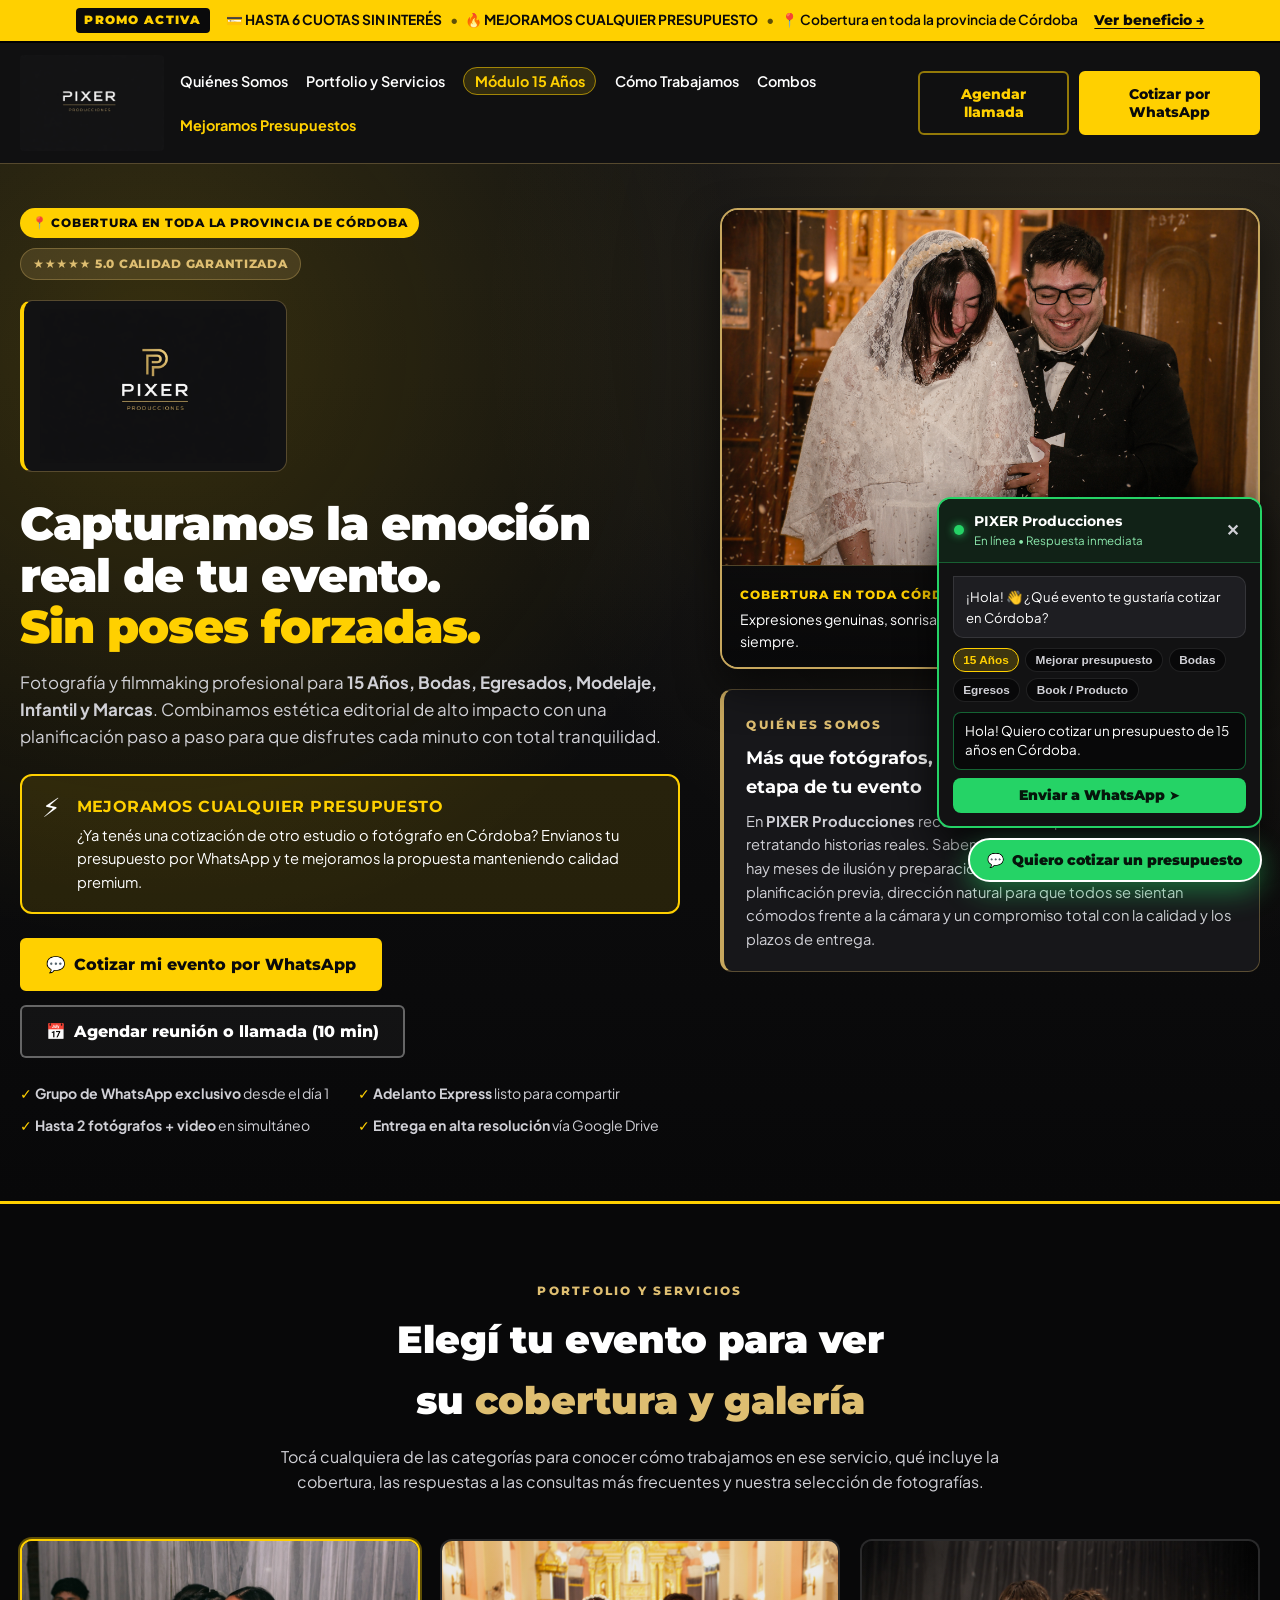
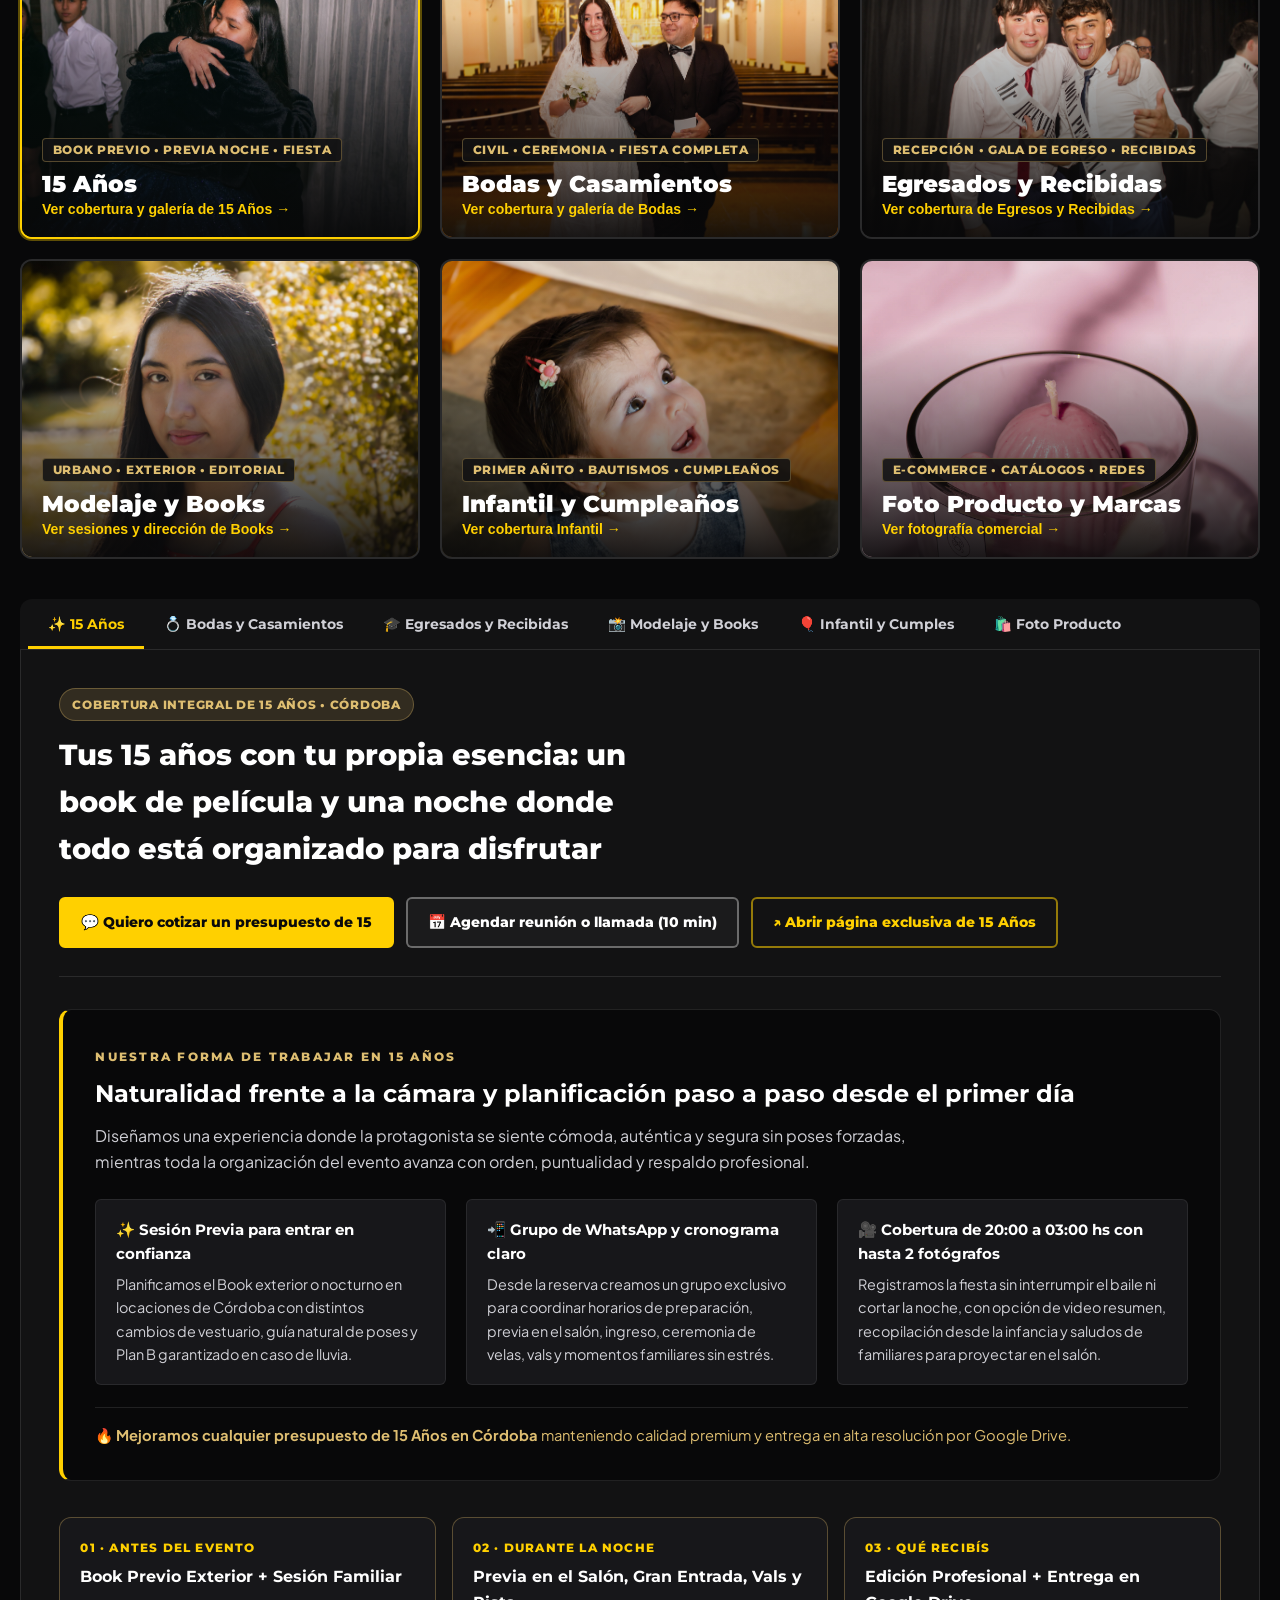
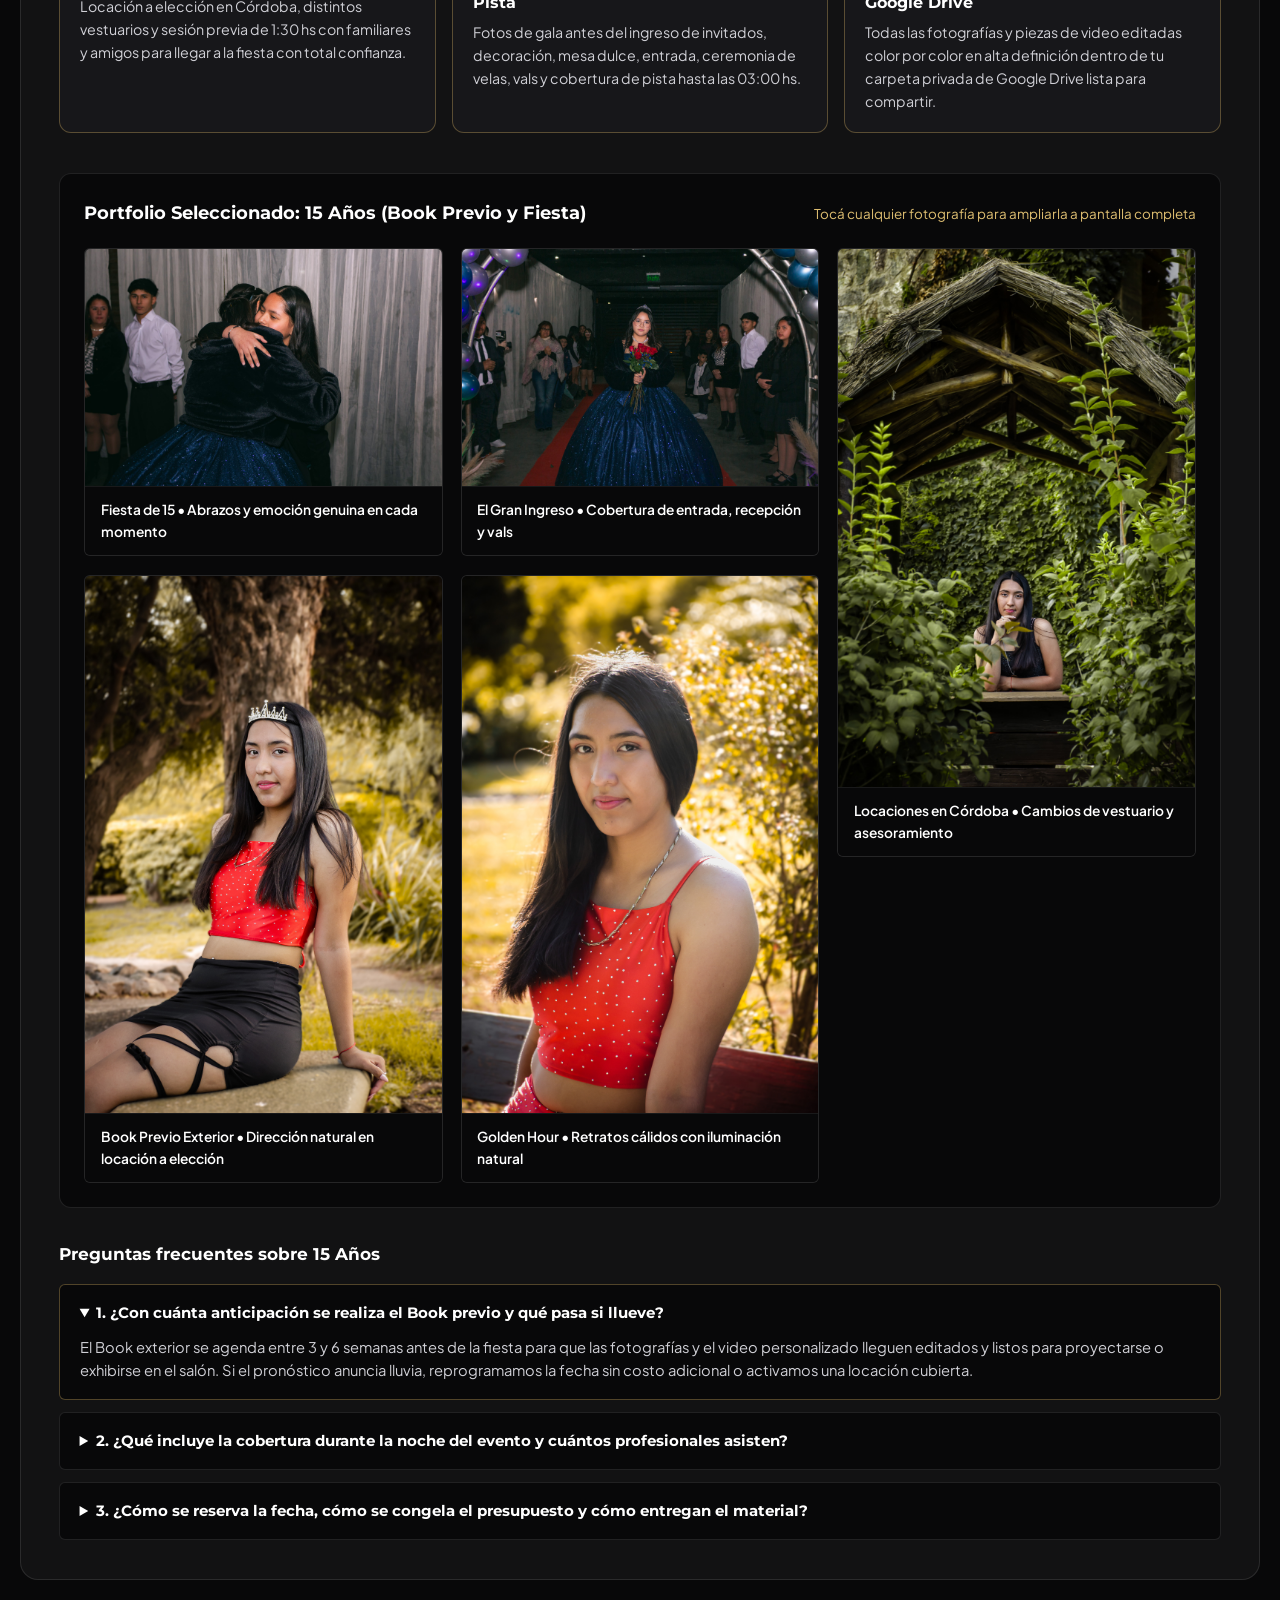
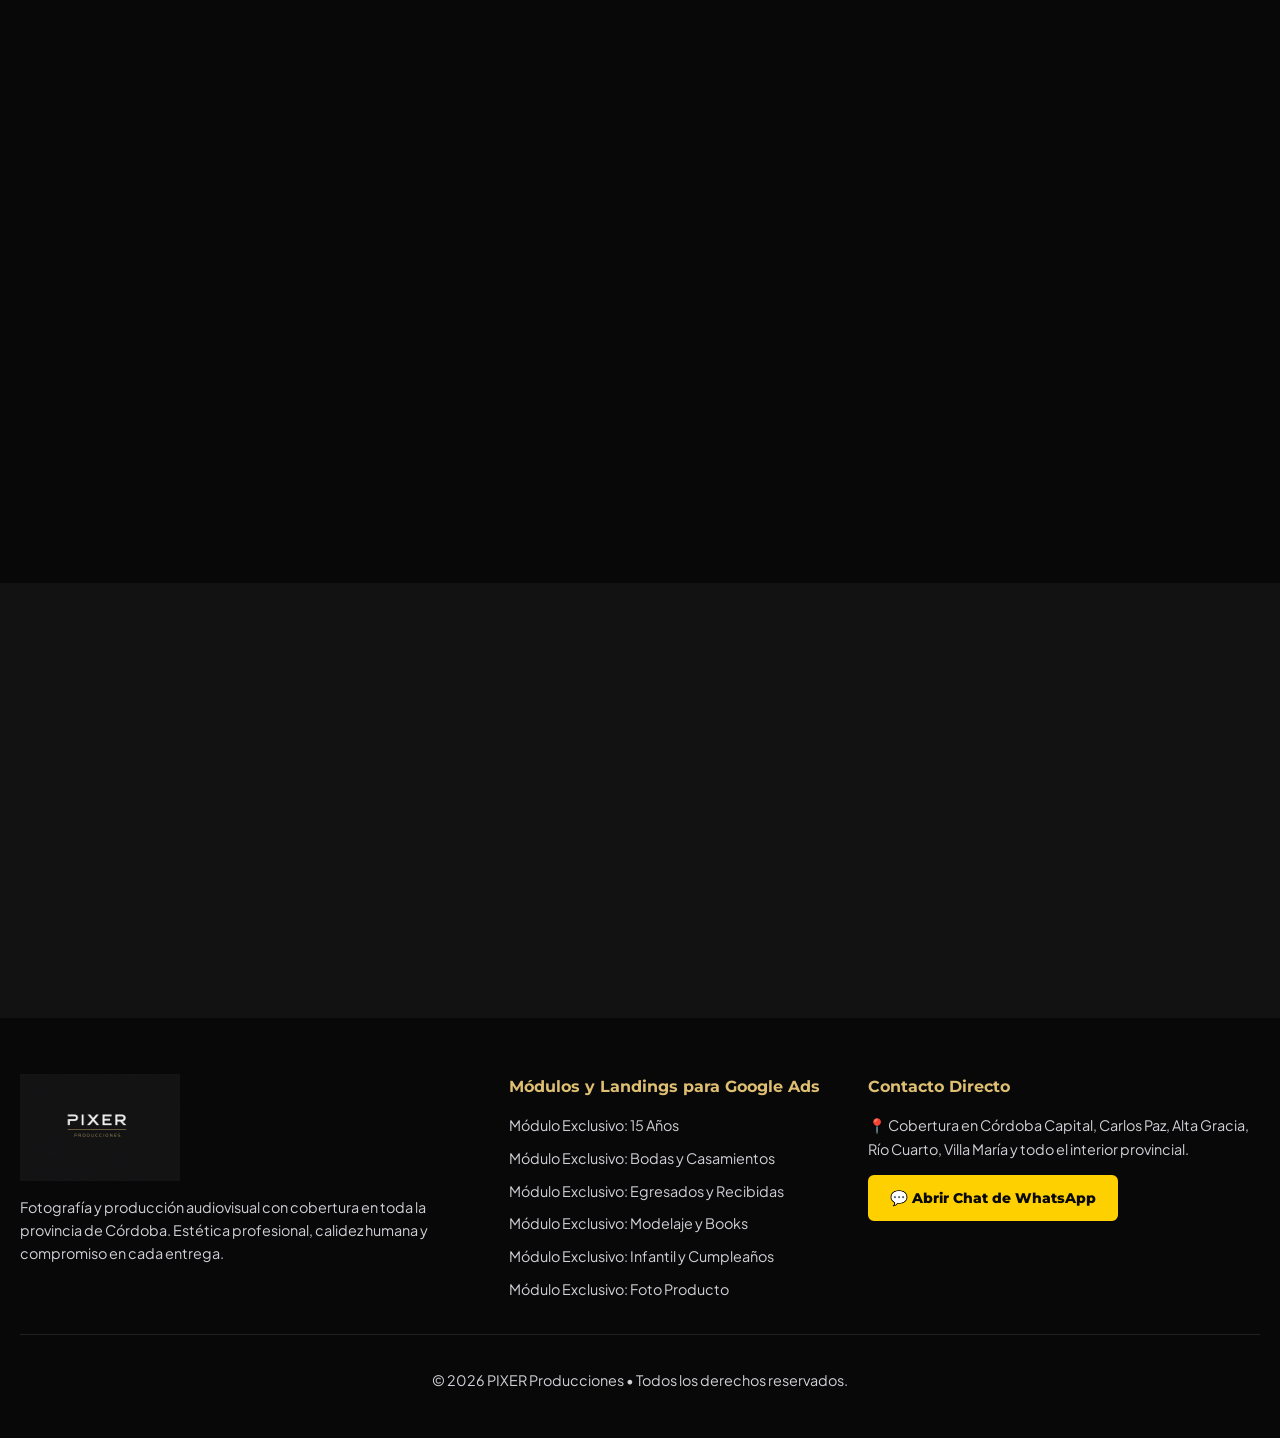
==== commit 09593a07: "feat: 6 modulos independientes para Google Ads (15-anos, bodas, egresados, modelaje, infantil, foto-" ====
--- a/index.html
+++ b/index.html
@@ -383,6 +383,9 @@
                     <button type="button" class="btn btn--outline-white js-open-meeting-modal" data-context="Boda / Casamiento">
                       📅 Agendar reunión o llamada (10 min)
                     </button>
+                    <a href="bodas.html" class="btn btn--ghost-yellow">
+                      ↗ Abrir página exclusiva de Bodas
+                    </a>
                   </div>
                 </div>
 
@@ -501,6 +504,9 @@
                     <button type="button" class="btn btn--outline-white js-open-meeting-modal" data-context="Egresados / Recibida">
                       📅 Agendar reunión o llamada (10 min)
                     </button>
+                    <a href="egresados.html" class="btn btn--ghost-yellow">
+                      ↗ Abrir página exclusiva de Egresados
+                    </a>
                   </div>
                 </div>
 
@@ -598,6 +604,9 @@
                     <button type="button" class="btn btn--outline-white js-open-meeting-modal" data-context="Book de Modelaje / Personal">
                       📅 Agendar reunión o llamada (10 min)
                     </button>
+                    <a href="modelaje.html" class="btn btn--ghost-yellow">
+                      ↗ Abrir página exclusiva de Modelaje y Books
+                    </a>
                   </div>
                 </div>
 
@@ -692,6 +701,9 @@
                     <button type="button" class="btn btn--outline-white js-open-meeting-modal" data-context="Infantil / Cumpleaños">
                       📅 Agendar reunión o llamada (10 min)
                     </button>
+                    <a href="infantil.html" class="btn btn--ghost-yellow">
+                      ↗ Abrir página exclusiva de Infantil
+                    </a>
                   </div>
                 </div>
 
@@ -786,6 +798,9 @@
                     <button type="button" class="btn btn--outline-white js-open-meeting-modal" data-context="Foto Producto / Comercial">
                       📅 Agendar reunión o llamada (10 min)
                     </button>
+                    <a href="foto-producto.html" class="btn btn--ghost-yellow">
+                      ↗ Abrir página exclusiva de Foto Producto
+                    </a>
                   </div>
                 </div>
 
@@ -1042,14 +1057,14 @@
         <p>Fotografía y producción audiovisual con cobertura en toda la provincia de Córdoba. Estética profesional, calidez humana y compromiso en cada entrega.</p>
       </div>
       <div class="site-footer__links">
-        <h4>Módulos y Landings para Ads</h4>
+        <h4>Módulos y Landings para Google Ads</h4>
         <ul>
-          <li><a href="15-anos.html">Módulo Exclusivo: 15 Años (Landing Ads)</a></li>
-          <li><a href="#portfolio-categorias" data-jump-tab="tab-bodas">Bodas y Casamientos</a></li>
-          <li><a href="#portfolio-categorias" data-jump-tab="tab-egresos">Egresados y Recibidas</a></li>
-          <li><a href="#portfolio-categorias" data-jump-tab="tab-modelaje">Modelaje y Books</a></li>
-          <li><a href="#portfolio-categorias" data-jump-tab="tab-infantil">Infantil y Cumpleaños</a></li>
-          <li><a href="#portfolio-categorias" data-jump-tab="tab-producto">Foto Producto</a></li>
+          <li><a href="15-anos.html">Módulo Exclusivo: 15 Años</a></li>
+          <li><a href="bodas.html">Módulo Exclusivo: Bodas y Casamientos</a></li>
+          <li><a href="egresados.html">Módulo Exclusivo: Egresados y Recibidas</a></li>
+          <li><a href="modelaje.html">Módulo Exclusivo: Modelaje y Books</a></li>
+          <li><a href="infantil.html">Módulo Exclusivo: Infantil y Cumpleaños</a></li>
+          <li><a href="foto-producto.html">Módulo Exclusivo: Foto Producto</a></li>
         </ul>
       </div>
       <div class="site-footer__contact">
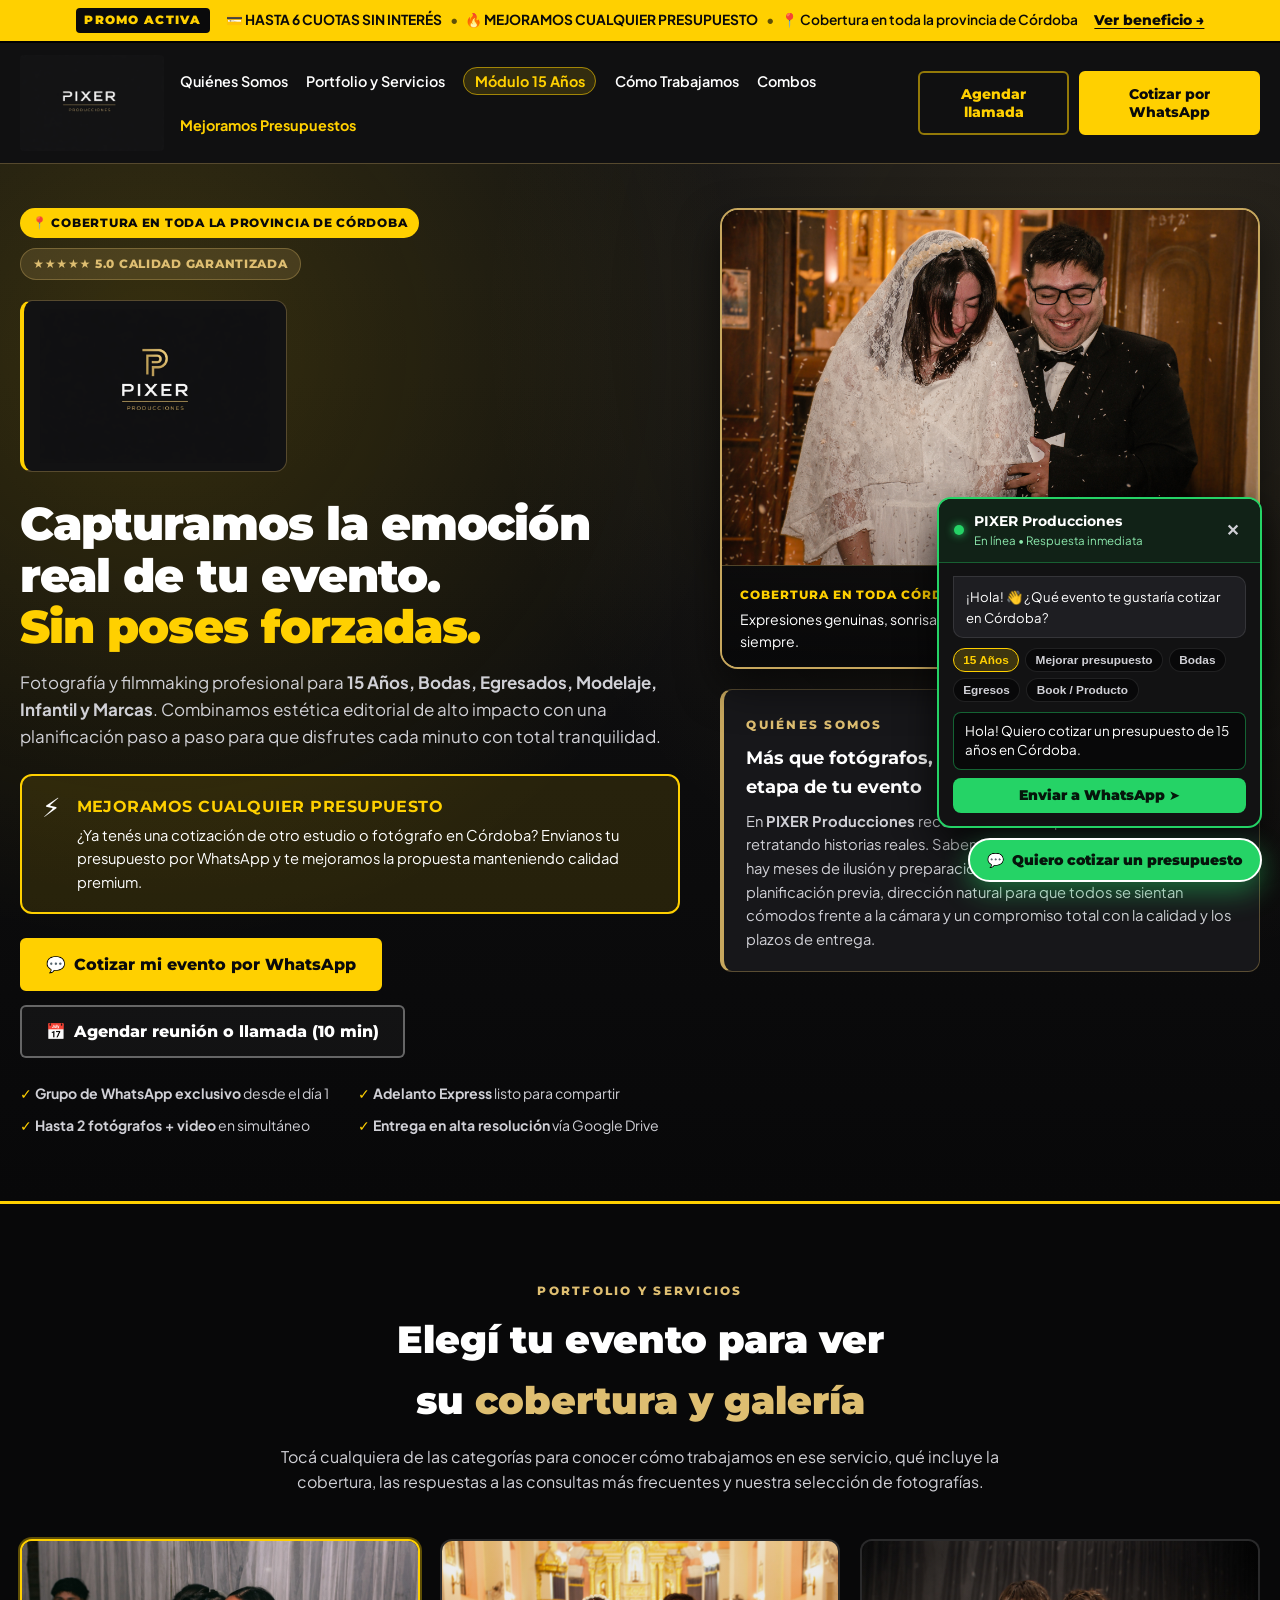
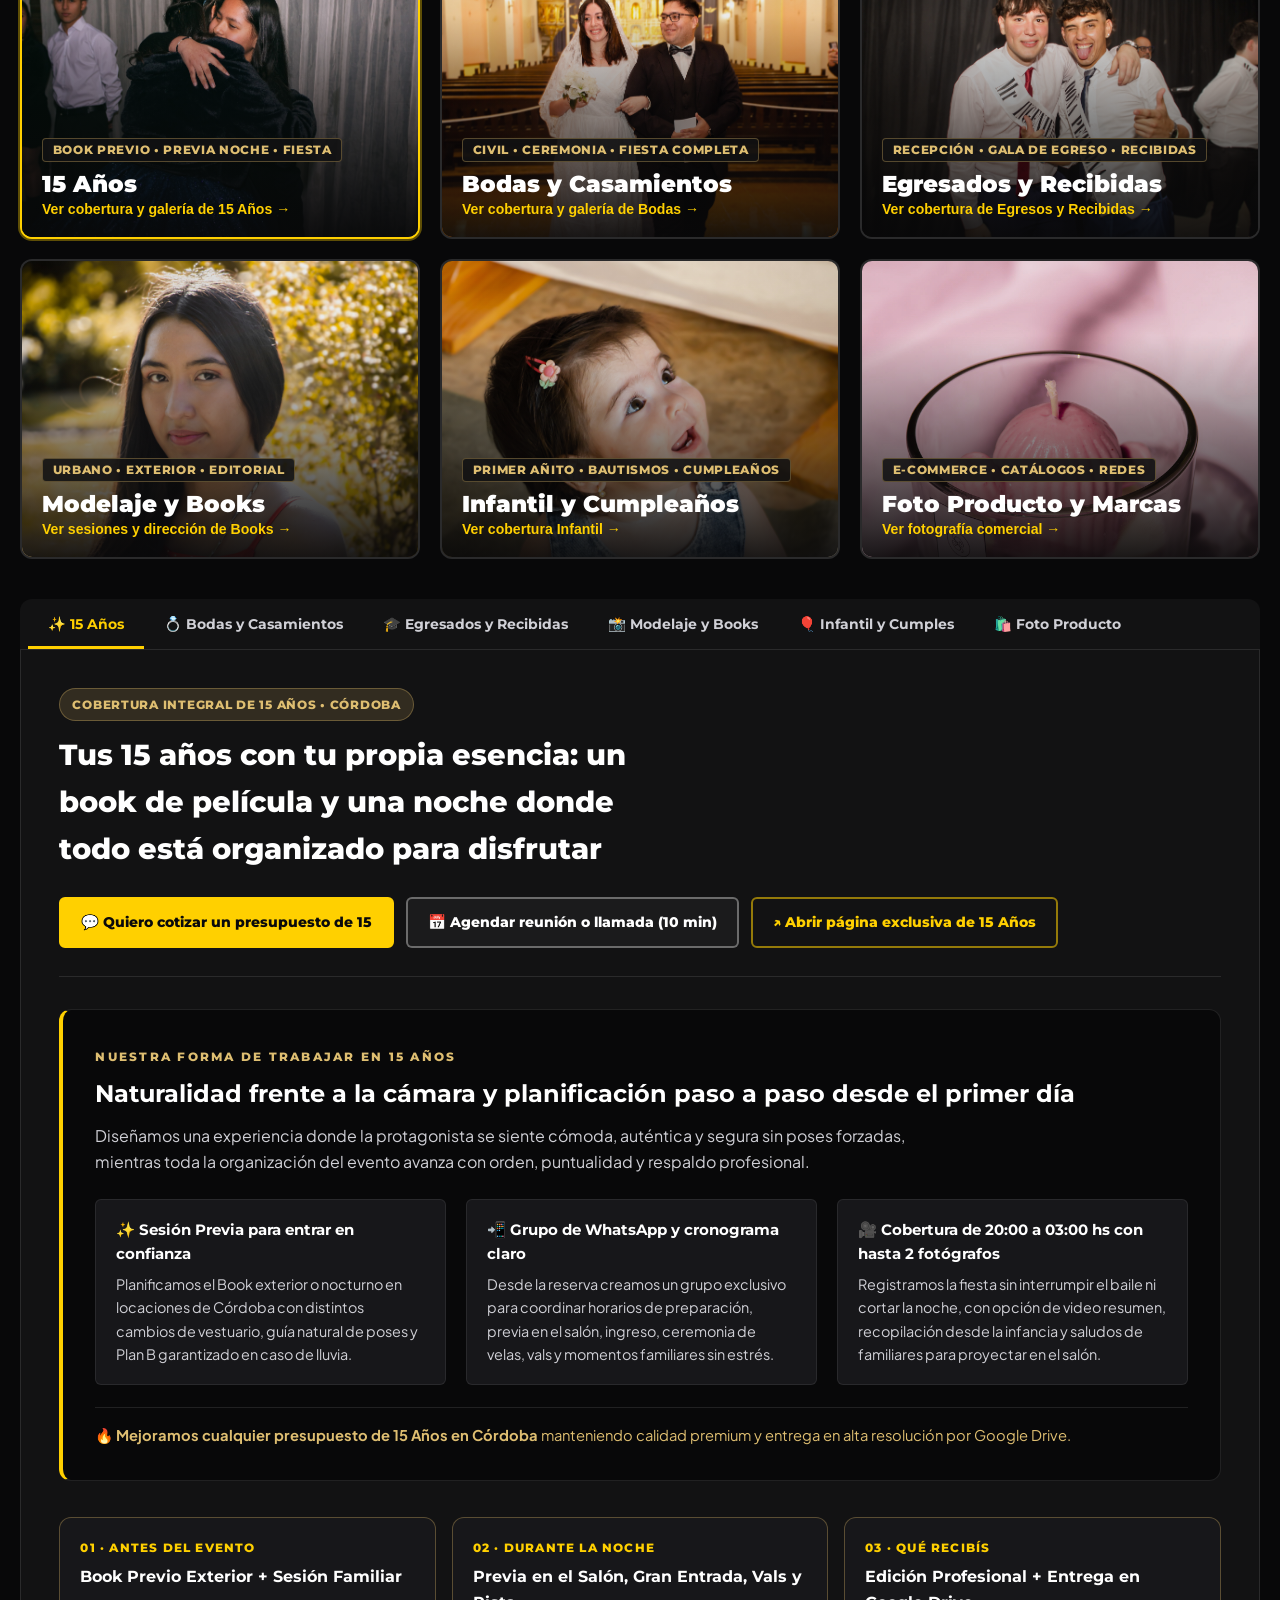
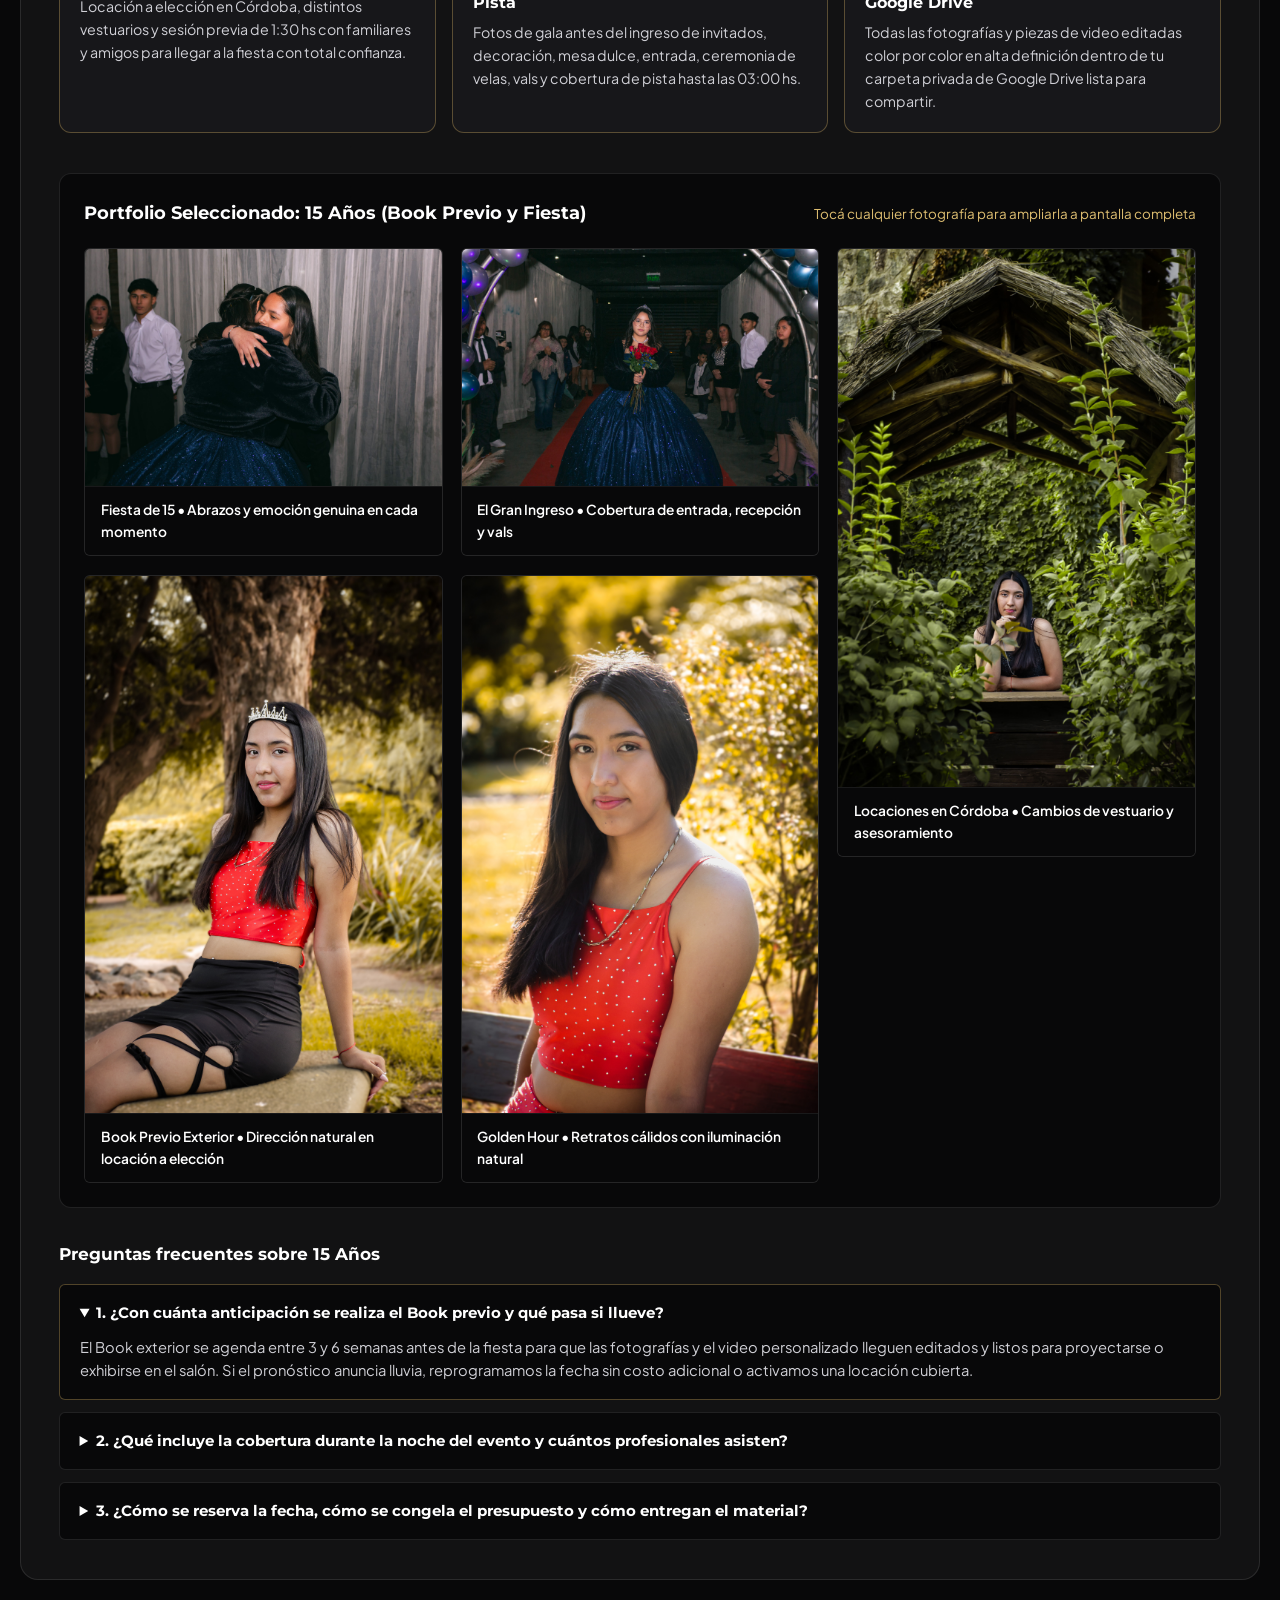
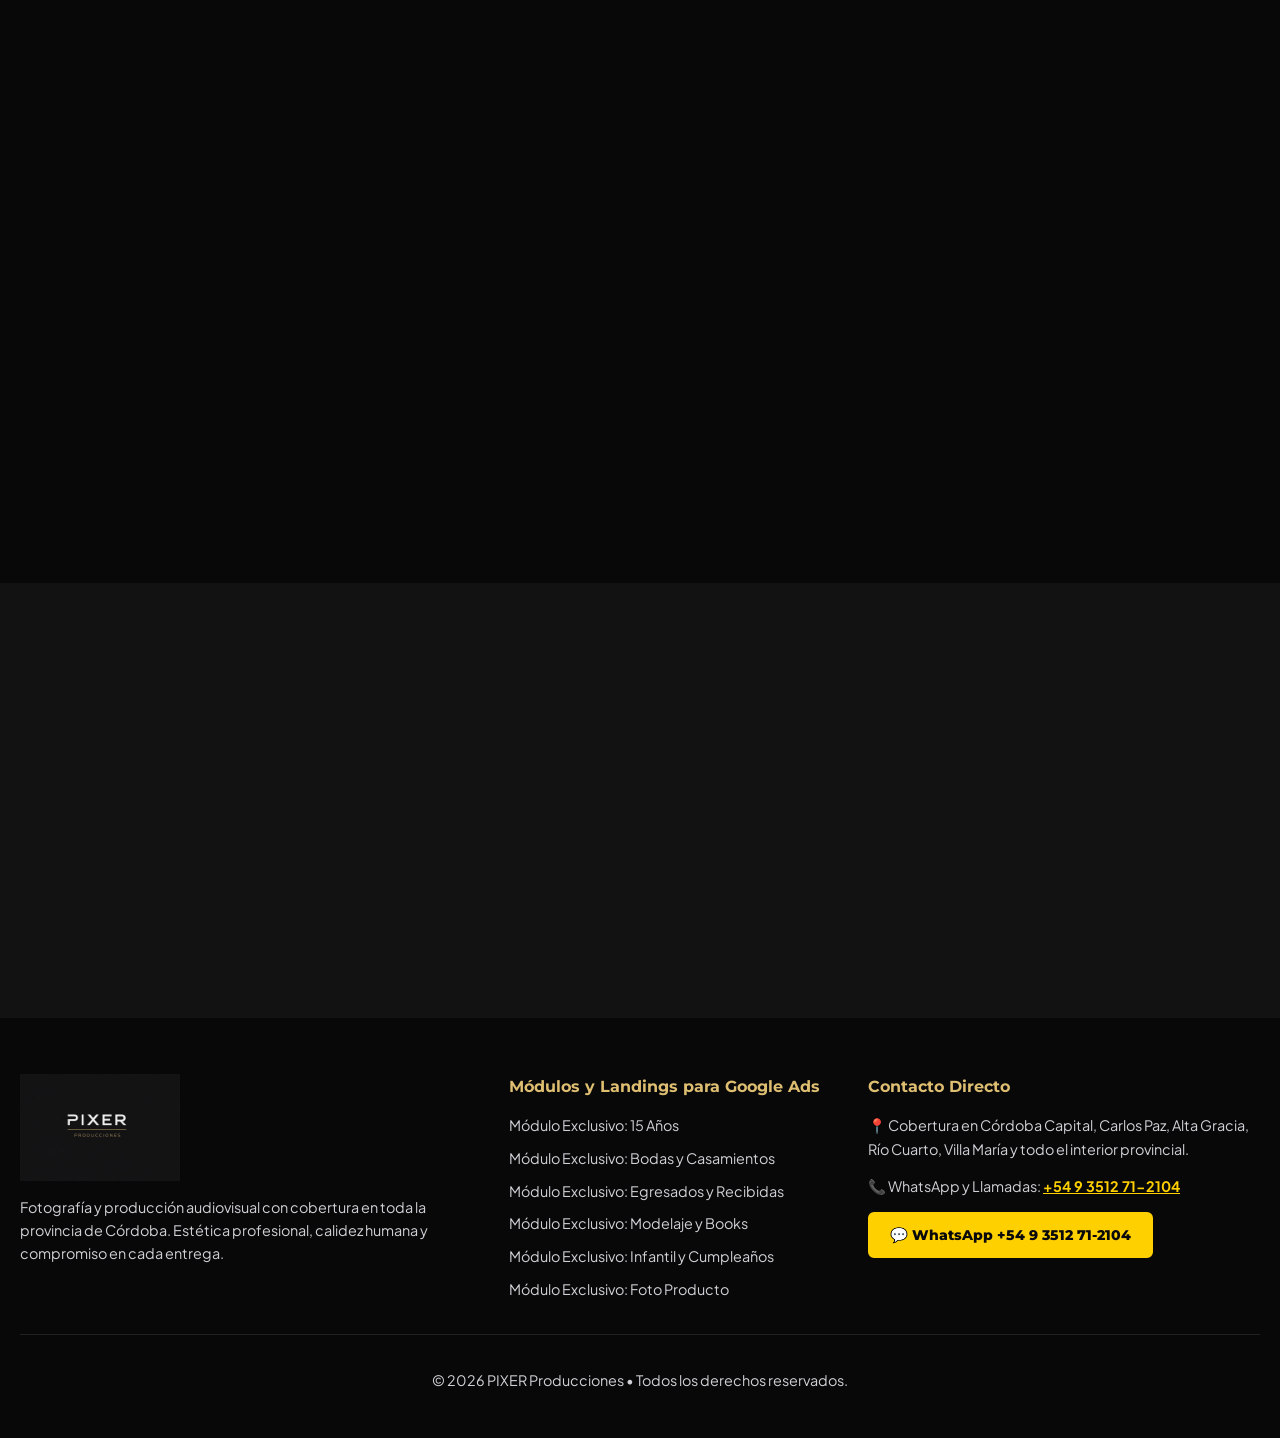
==== commit 04e68fe1: "feat: telefono oficial +54 9 3512 71-2104 en WhatsApp y llamadas + .nojekyll para GitHub Pages" ====
--- a/index.html
+++ b/index.html
@@ -1070,8 +1070,9 @@
       <div class="site-footer__contact">
         <h4>Contacto Directo</h4>
         <p>📍 Cobertura en Córdoba Capital, Carlos Paz, Alta Gracia, Río Cuarto, Villa María y todo el interior provincial.</p>
+        <p>📞 WhatsApp y Llamadas: <a href="tel:+5493512712104" class="text-yellow"><strong>+54 9 3512 71-2104</strong></a></p>
         <button type="button" class="btn btn--yellow js-open-wa-widget" data-wa-preset="Hola! Quiero cotizar un presupuesto de 15 años en Córdoba.">
-          💬 Abrir Chat de WhatsApp
+          💬 WhatsApp +54 9 3512 71-2104
         </button>
       </div>
     </div>
@@ -1178,8 +1179,11 @@
 
         <div class="native-modal__actions">
           <button type="submit" class="btn btn--yellow btn--full">
-            Confirmar por WhatsApp →
+            Confirmar por WhatsApp (+54 9 3512 71-2104) →
           </button>
+          <a href="tel:+5493512712104" class="btn btn--outline-white btn--full" style="margin-block-start: 0.5rem;">
+            📞 Llamar directo al +54 9 3512 71-2104
+          </a>
         </div>
       </form>
     </div>
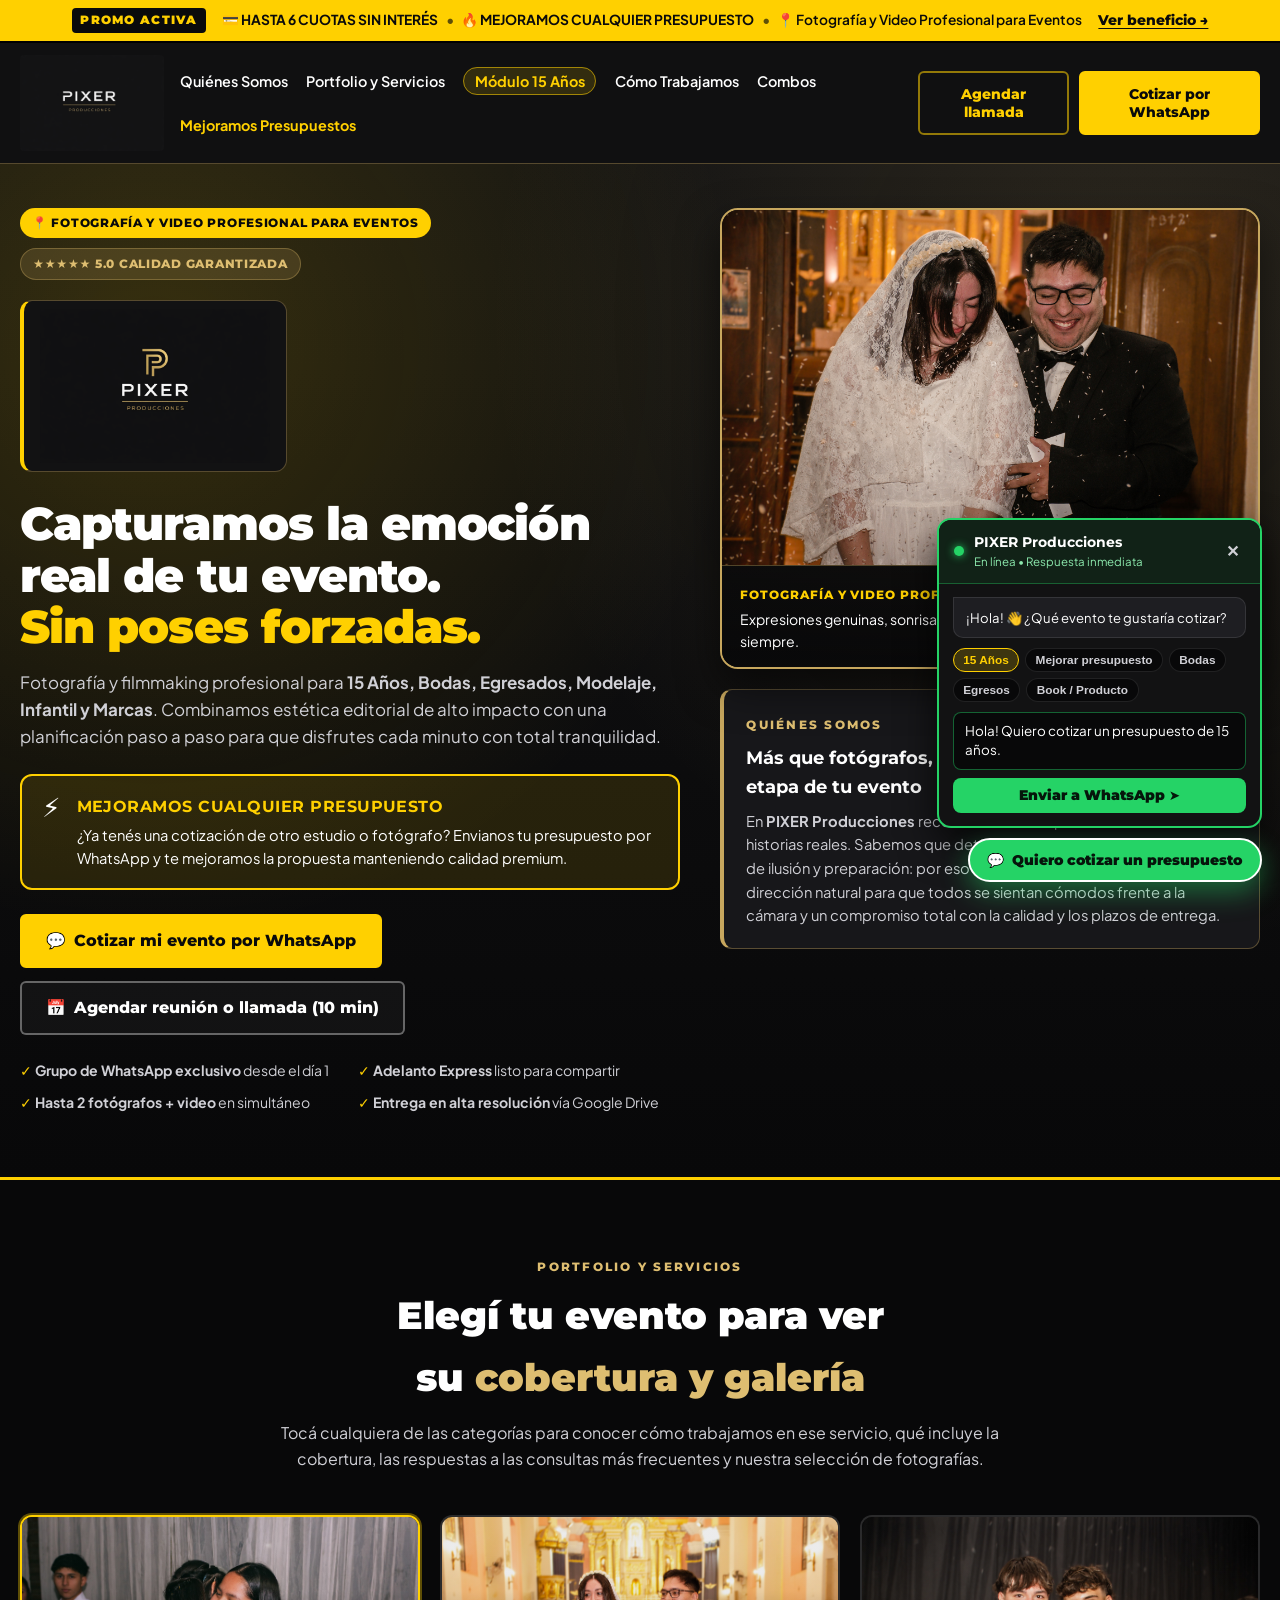
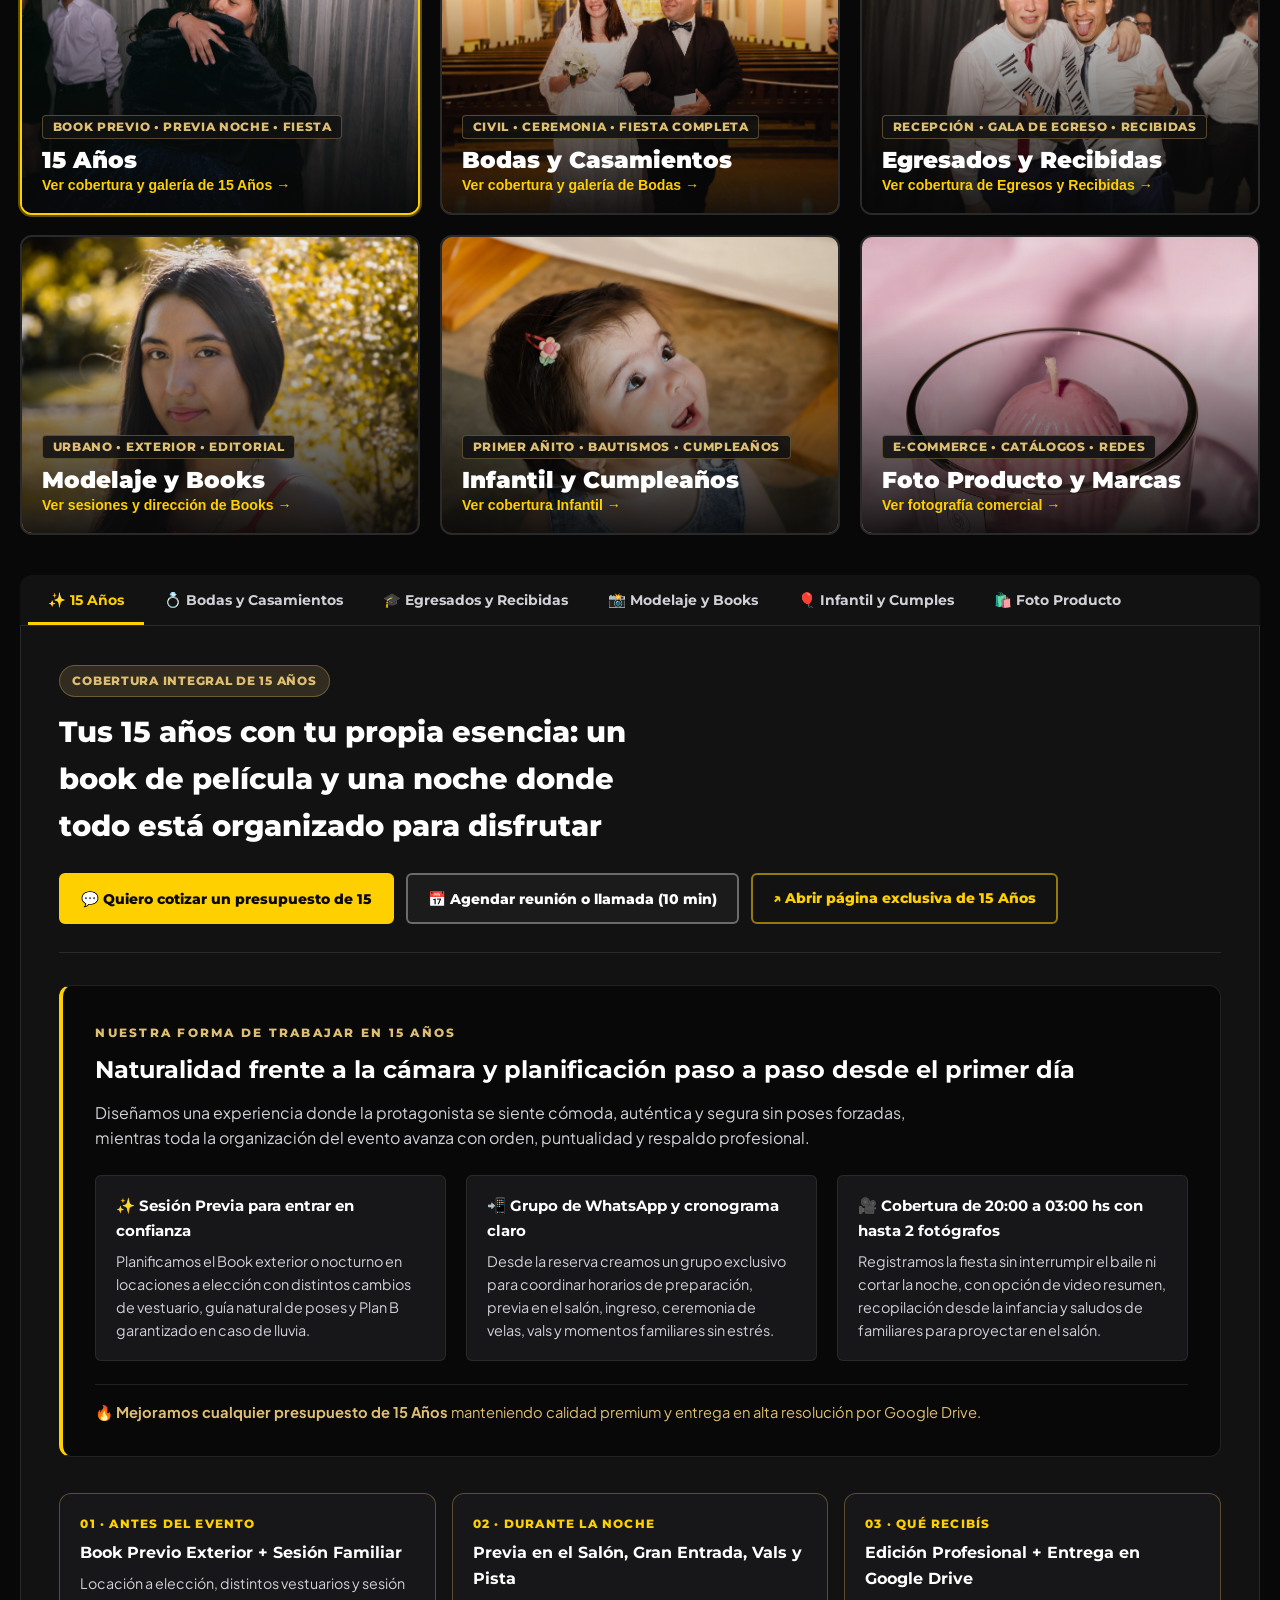
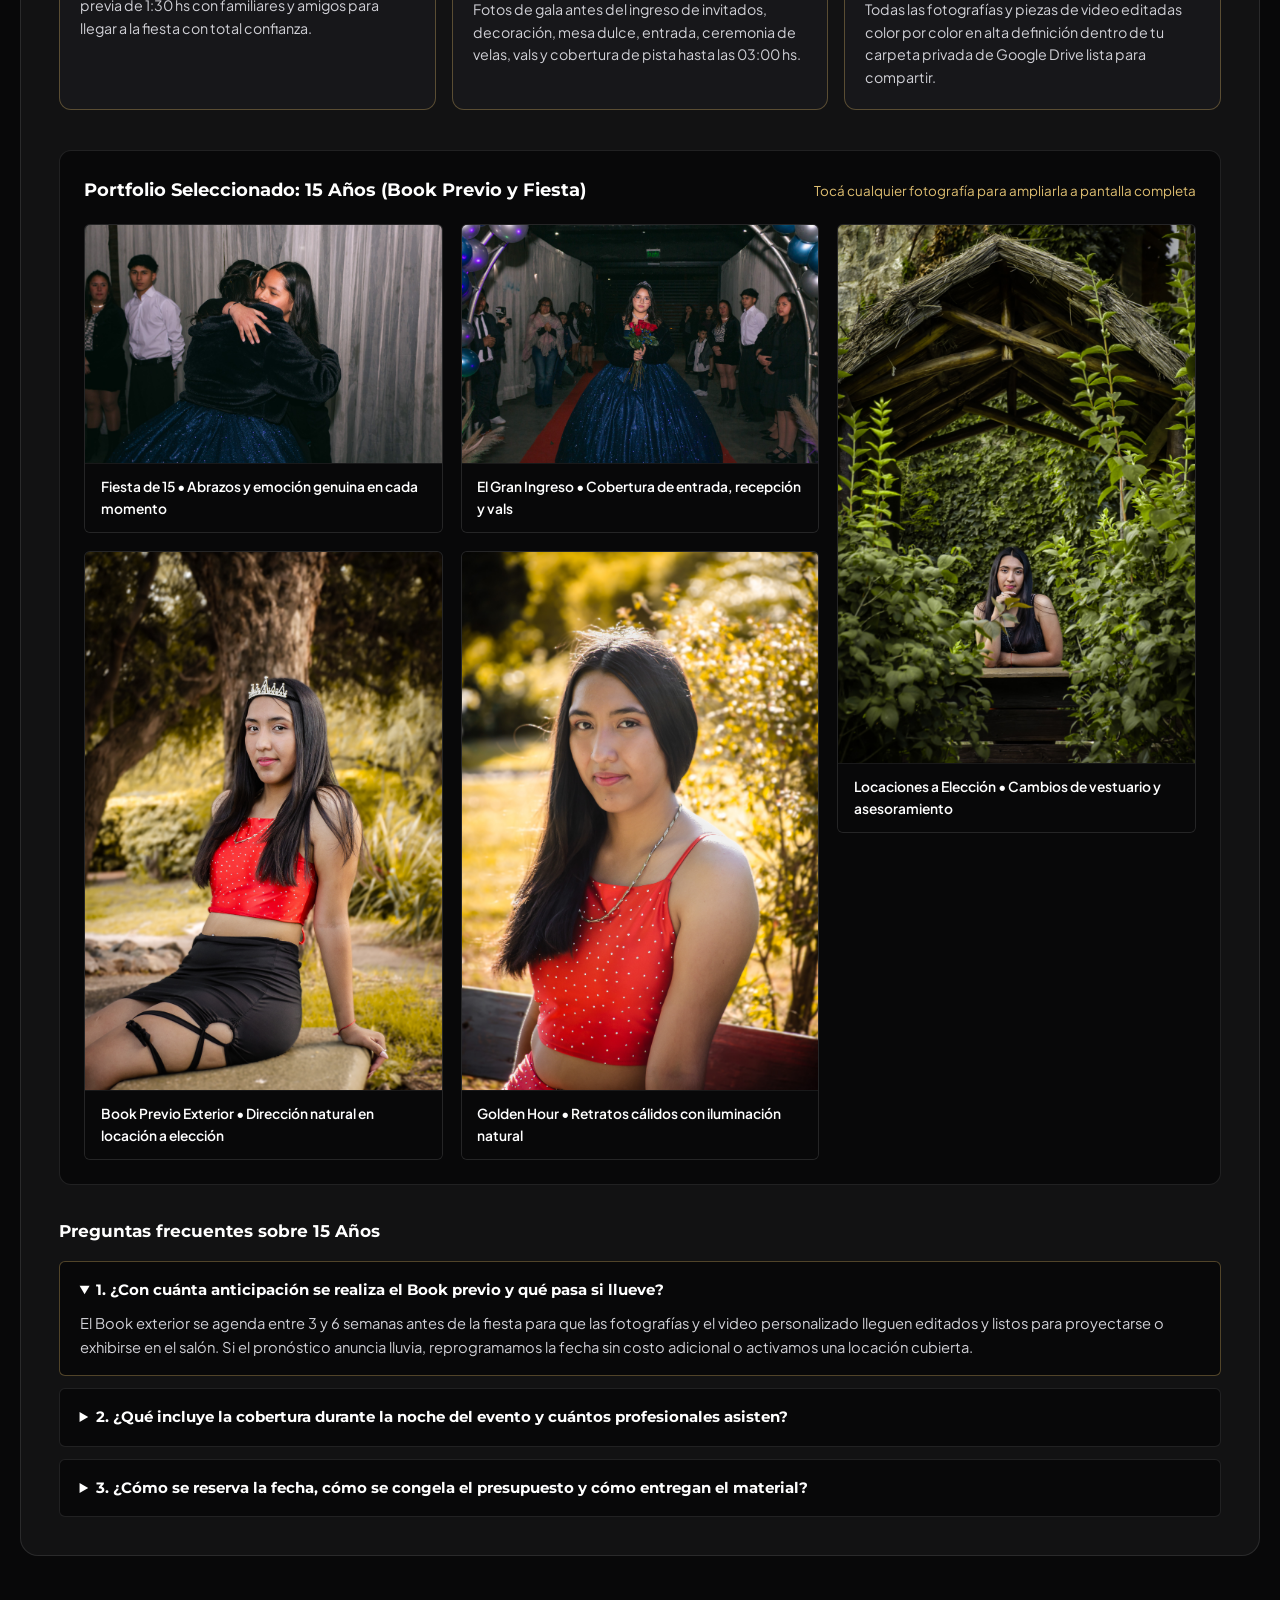
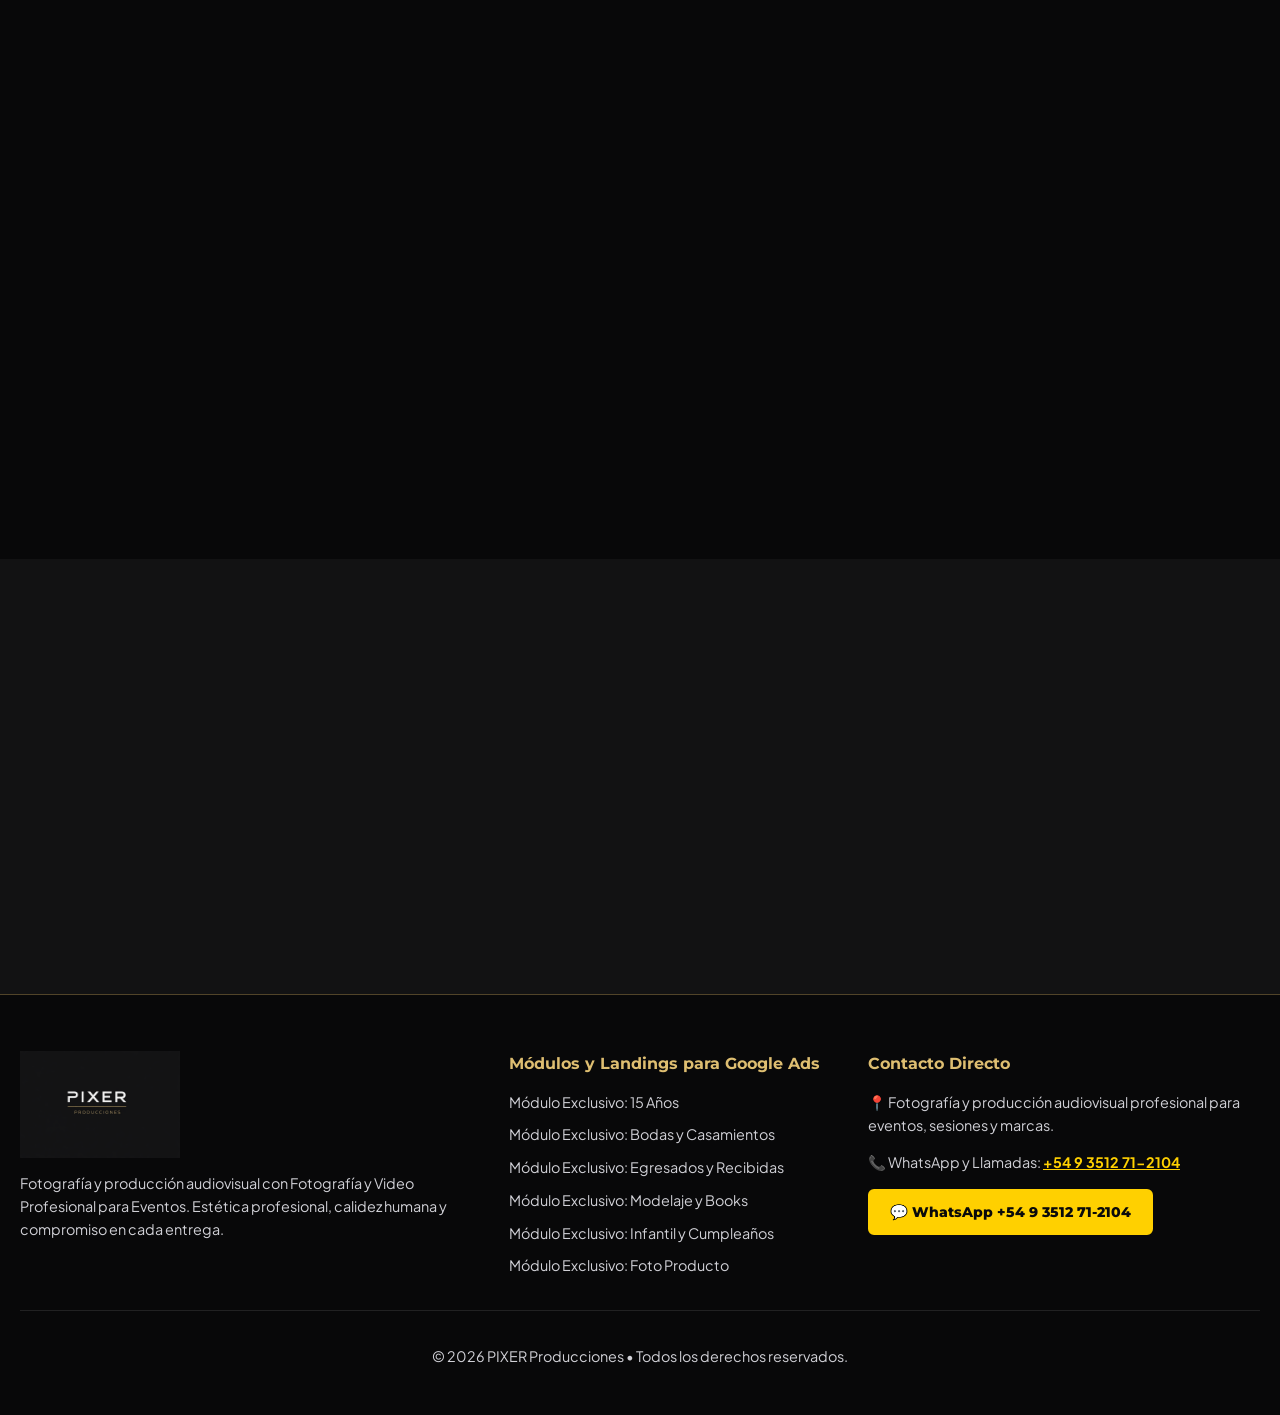
==== commit a2fac815: "feat: favicon redondo oficial de PIXER y eliminacion de la palabra Cordoba en todo el sitio" ====
--- a/index.html
+++ b/index.html
@@ -3,8 +3,10 @@
 <head>
   <meta charset="utf-8">
   <meta name="viewport" content="width=device-width, initial-scale=1.0">
-  <title>PIXER Producciones | Fotografía y Video Profesional en toda Córdoba</title>
-  <meta name="description" content="Fotografía y video profesional para 15 Años, Bodas, Egresados, Recibidas, Modelaje, Infantil y Producto en toda la provincia de Córdoba. Mejoramos cualquier presupuesto.">
+  <title>PIXER Producciones | Fotografía y Video Profesional con cobertura integral</title>
+  <meta name="description" content="Fotografía y video profesional para 15 Años, Bodas, Egresados, Recibidas, Modelaje, Infantil y Producto con cobertura integral. Mejoramos cualquier presupuesto.">
+  <link rel="icon" type="image/png" href="assets/brand/favicon.png">
+  <link rel="apple-touch-icon" href="assets/brand/favicon.png">
   <meta name="color-scheme" content="dark">
   <link rel="preconnect" href="https://fonts.googleapis.com">
   <link rel="preconnect" href="https://fonts.gstatic.com" crossorigin>
@@ -22,7 +24,7 @@
         <p class="promo-topbar__text" id="promo-bar-text">
           💳 <strong>HASTA 6 CUOTAS SIN INTERÉS</strong> <span class="promo-sep">•</span>
           🔥 <strong>MEJORAMOS CUALQUIER PRESUPUESTO</strong> <span class="promo-sep">•</span>
-          📍 Cobertura en toda la provincia de Córdoba
+          📍 Fotografía y Video Profesional para Eventos
         </p>
         <a href="#mejoramos-presupuesto" class="promo-topbar__cta">Ver beneficio →</a>
       </div>
@@ -49,7 +51,7 @@
         <button type="button" class="btn btn--ghost-yellow js-open-meeting-modal" data-context="Header">
           Agendar llamada
         </button>
-        <button type="button" class="btn btn--yellow js-open-wa-widget" data-wa-preset="Hola! Quiero cotizar un presupuesto de 15 años en Córdoba.">
+        <button type="button" class="btn btn--yellow js-open-wa-widget" data-wa-preset="Hola! Quiero cotizar un presupuesto de 15 años.">
           Cotizar por WhatsApp
         </button>
       </div>
@@ -62,7 +64,7 @@
       <div class="container hero-grid">
         <div class="hero-content">
           <div class="hero-badges">
-            <span class="pill pill--yellow">📍 Cobertura en toda la provincia de Córdoba</span>
+            <span class="pill pill--yellow">📍 Fotografía y Video Profesional para Eventos</span>
             <span class="pill pill--gold" aria-label="Calificación 5.0 estrellas">★★★★★ 5.0 Calidad Garantizada</span>
           </div>
 
@@ -83,13 +85,13 @@
             <div class="price-match-banner__icon" aria-hidden="true">⚡</div>
             <div class="price-match-banner__body">
               <strong>MEJORAMOS CUALQUIER PRESUPUESTO</strong>
-              <p>¿Ya tenés una cotización de otro estudio o fotógrafo en Córdoba? Envianos tu presupuesto por WhatsApp y te mejoramos la propuesta manteniendo calidad premium.</p>
+              <p>¿Ya tenés una cotización de otro estudio o fotógrafo? Envianos tu presupuesto por WhatsApp y te mejoramos la propuesta manteniendo calidad premium.</p>
             </div>
           </div>
 
           <!-- DOBLE CTA DE CONVERSIÓN -->
           <div class="hero-ctas">
-            <button type="button" class="btn btn--yellow btn--lg js-open-wa-widget" data-wa-preset="Hola! Quiero cotizar un presupuesto de 15 años en Córdoba.">
+            <button type="button" class="btn btn--yellow btn--lg js-open-wa-widget" data-wa-preset="Hola! Quiero cotizar un presupuesto de 15 años.">
               <span aria-hidden="true">💬</span> Cotizar mi evento por WhatsApp
             </button>
             <button type="button" class="btn btn--outline-white btn--lg js-open-meeting-modal" data-context="Hero Principal">
@@ -111,14 +113,14 @@
           <div class="hero-photo-frame">
             <img
               src="assets/portfolio/boda_6.jpg"
-              alt="Novios riendo con felicidad espontánea bajo lluvia de arroz en Córdoba - PIXER Producciones"
+              alt="Novios riendo con felicidad espontánea bajo lluvia de arroz - PIXER Producciones"
               width="1920"
               height="1272"
               fetchpriority="high"
               class="hero-lcp-img"
             >
             <div class="hero-photo-caption">
-              <span class="caption-tag">COBERTURA EN TODA CÓRDOBA • ENTREGA EN ALTA DEFINICIÓN</span>
+              <span class="caption-tag">FOTOGRAFíA Y VIDEO PROFESIONAL • ENTREGA EN ALTA DEFINICIÓN</span>
               <p>Expresiones genuinas, sonrisas naturales y recuerdos que duran para siempre.</p>
             </div>
           </div>
@@ -130,7 +132,7 @@
               <h2>Más que fotógrafos, un equipo que acompaña cada etapa de tu evento</h2>
             </div>
             <p>
-              En <strong>PIXER Producciones</strong> recorremos toda la provincia de Córdoba retratando historias reales. Sabemos que detrás de cada celebración hay meses de ilusión y preparación: por eso trabajamos con planificación previa, dirección natural para que todos se sientan cómodos frente a la cámara y un compromiso total con la calidad y los plazos de entrega.
+              En <strong>PIXER Producciones</strong> recorremos toda la provincia retratando historias reales. Sabemos que detrás de cada celebración hay meses de ilusión y preparación: por eso trabajamos con planificación previa, dirección natural para que todos se sientan cómodos frente a la cámara y un compromiso total con la calidad y los plazos de entrega.
             </p>
           </article>
         </div>
@@ -180,7 +182,7 @@
           </button>
 
           <button type="button" class="category-square" data-target-tab="tab-modelaje" aria-controls="panel-modelaje">
-            <img src="assets/portfolio/previa_3.jpg" alt="Retrato de modelaje al atardecer con luz dorada en Córdoba" width="1920" height="2899" loading="lazy">
+            <img src="assets/portfolio/previa_3.jpg" alt="Retrato de modelaje al atardecer con luz dorada" width="1920" height="2899" loading="lazy">
             <div class="category-square__overlay">
               <span class="category-square__badge">Urbano • Exterior • Editorial</span>
               <h3 class="category-square__title">Modelaje y Books</h3>
@@ -210,19 +212,19 @@
         <!-- BARRA DE PESTAÑAS -->
         <div class="tabs-container" id="modulo-detalle-categoria">
           <div class="tablist-scroller" focusgroup="tablist nomemory" role="tablist" aria-label="Categorías de fotografía">
-            <button type="button" role="tab" id="tab-15" aria-selected="true" focusgroupstart data-panel="panel-15" data-wa-text="Hola! Quiero cotizar un presupuesto de 15 años en Córdoba.">
+            <button type="button" role="tab" id="tab-15" aria-selected="true" focusgroupstart data-panel="panel-15" data-wa-text="Hola! Quiero cotizar un presupuesto de 15 años.">
               ✨ 15 Años
             </button>
-            <button type="button" role="tab" id="tab-bodas" aria-selected="false" data-panel="panel-bodas" data-wa-text="Hola! Quiero cotizar un presupuesto de Boda en Córdoba.">
+            <button type="button" role="tab" id="tab-bodas" aria-selected="false" data-panel="panel-bodas" data-wa-text="Hola! Quiero cotizar un presupuesto de Boda.">
               💍 Bodas y Casamientos
             </button>
-            <button type="button" role="tab" id="tab-egresos" aria-selected="false" data-panel="panel-egresos" data-wa-text="Hola! Quiero cotizar un presupuesto de Egresados / Recibida en Córdoba.">
+            <button type="button" role="tab" id="tab-egresos" aria-selected="false" data-panel="panel-egresos" data-wa-text="Hola! Quiero cotizar un presupuesto de Egresados / Recibida.">
               🎓 Egresados y Recibidas
             </button>
-            <button type="button" role="tab" id="tab-modelaje" aria-selected="false" data-panel="panel-modelaje" data-wa-text="Hola! Quiero cotizar una sesión de Book / Modelaje en Córdoba.">
+            <button type="button" role="tab" id="tab-modelaje" aria-selected="false" data-panel="panel-modelaje" data-wa-text="Hola! Quiero cotizar una sesión de Book / Modelaje.">
               📸 Modelaje y Books
             </button>
-            <button type="button" role="tab" id="tab-infantil" aria-selected="false" data-panel="panel-infantil" data-wa-text="Hola! Quiero cotizar la cobertura de un Cumpleaños Infantil en Córdoba.">
+            <button type="button" role="tab" id="tab-infantil" aria-selected="false" data-panel="panel-infantil" data-wa-text="Hola! Quiero cotizar la cobertura de un Cumpleaños Infantil.">
               🎈 Infantil y Cumples
             </button>
             <button type="button" role="tab" id="tab-producto" aria-selected="false" data-panel="panel-producto" data-wa-text="Hola! Quiero cotizar una sesión de Foto Producto para mi marca.">
@@ -238,11 +240,11 @@
               <div class="tabpanel-inner">
                 <div class="category-module-header">
                   <div>
-                    <span class="pill pill--gold">COBERTURA INTEGRAL DE 15 AÑOS • CÓRDOBA</span>
+                    <span class="pill pill--gold">COBERTURA INTEGRAL DE 15 AÑOS</span>
                     <h3 class="category-module-title">Tus 15 años con tu propia esencia: un book de película y una noche donde todo está organizado para disfrutar</h3>
                   </div>
                   <div class="category-module-actions">
-                    <button type="button" class="btn btn--yellow js-open-wa-widget" data-wa-preset="Hola! Quiero cotizar un presupuesto de 15 años en Córdoba.">
+                    <button type="button" class="btn btn--yellow js-open-wa-widget" data-wa-preset="Hola! Quiero cotizar un presupuesto de 15 años.">
                       💬 Quiero cotizar un presupuesto de 15
                     </button>
                     <button type="button" class="btn btn--outline-white js-open-meeting-modal" data-context="15 Años">
@@ -266,7 +268,7 @@
                   <div class="unified-value-grid">
                     <div class="unified-value-item">
                       <strong>✨ Sesión Previa para entrar en confianza</strong>
-                      <p>Planificamos el Book exterior o nocturno en locaciones de Córdoba con distintos cambios de vestuario, guía natural de poses y Plan B garantizado en caso de lluvia.</p>
+                      <p>Planificamos el Book exterior o nocturno en locaciones a elección con distintos cambios de vestuario, guía natural de poses y Plan B garantizado en caso de lluvia.</p>
                     </div>
                     <div class="unified-value-item">
                       <strong>📲 Grupo de WhatsApp y cronograma claro</strong>
@@ -278,7 +280,7 @@
                     </div>
                   </div>
                   <footer class="unified-value-card__footer">
-                    <span>🔥 <strong>Mejoramos cualquier presupuesto de 15 Años en Córdoba</strong> manteniendo calidad premium y entrega en alta resolución por Google Drive.</span>
+                    <span>🔥 <strong>Mejoramos cualquier presupuesto de 15 Años</strong> manteniendo calidad premium y entrega en alta resolución por Google Drive.</span>
                   </footer>
                 </article>
 
@@ -287,7 +289,7 @@
                   <div class="moment-box">
                     <span class="moment-num">01 · ANTES DEL EVENTO</span>
                     <h5>Book Previo Exterior + Sesión Familiar</h5>
-                    <p>Locación a elección en Córdoba, distintos vestuarios y sesión previa de 1:30 hs con familiares y amigos para llegar a la fiesta con total confianza.</p>
+                    <p>Locación a elección, distintos vestuarios y sesión previa de 1:30 hs con familiares y amigos para llegar a la fiesta con total confianza.</p>
                   </div>
                   <div class="moment-box">
                     <span class="moment-num">02 · DURANTE LA NOCHE</span>
@@ -316,7 +318,7 @@
                     </figure>
 
                     <figure class="photo-card">
-                      <button type="button" class="photo-card__trigger js-open-lightbox" data-src="assets/portfolio/previa_2.jpg" data-caption="15 Años • Book Exterior en locación natural de Córdoba">
+                      <button type="button" class="photo-card__trigger js-open-lightbox" data-src="assets/portfolio/previa_2.jpg" data-caption="15 Años • Book Exterior en locación natural">
                         <img src="assets/portfolio/previa_2.jpg" alt="Quinceañera con corona en sesión de book exterior" width="1920" height="2899" loading="lazy">
                       </button>
                       <figcaption>Book Previo Exterior • Dirección natural en locación a elección</figcaption>
@@ -340,7 +342,7 @@
                       <button type="button" class="photo-card__trigger js-open-lightbox" data-src="assets/portfolio/previa_1.jpg" data-caption="15 Años • Sesión previa en entorno natural">
                         <img src="assets/portfolio/previa_1.jpg" alt="Retrato de book de 15 años rodeada de vegetación" width="1920" height="2899" loading="lazy">
                       </button>
-                      <figcaption>Locaciones en Córdoba • Cambios de vestuario y asesoramiento</figcaption>
+                      <figcaption>Locaciones a Elección • Cambios de vestuario y asesoramiento</figcaption>
                     </figure>
                   </div>
                 </div>
@@ -373,11 +375,11 @@
               <div class="tabpanel-inner">
                 <div class="category-module-header">
                   <div>
-                    <span class="pill pill--gold">COBERTURA DE BODAS Y CASAMIENTOS • CÓRDOBA</span>
+                    <span class="pill pill--gold">COBERTURA DE BODAS Y CASAMIENTOS</span>
                     <h3 class="category-module-title">Su casamiento, contado como realmente se sintió: emoción genuina, miradas cómplices y cero interrupciones</h3>
                   </div>
                   <div class="category-module-actions">
-                    <button type="button" class="btn btn--yellow js-open-wa-widget" data-wa-preset="Hola! Quiero cotizar un presupuesto de Boda en Córdoba.">
+                    <button type="button" class="btn btn--yellow js-open-wa-widget" data-wa-preset="Hola! Quiero cotizar un presupuesto de Boda.">
                       💬 Quiero cotizar un presupuesto de Boda
                     </button>
                     <button type="button" class="btn btn--outline-white js-open-meeting-modal" data-context="Boda / Casamiento">
@@ -408,11 +410,11 @@
                     </div>
                     <div class="unified-value-item">
                       <strong>📍 Cobertura en toda la provincia</strong>
-                      <p>Nos trasladamos a iglesias, registros civiles, estancias y salones tanto en Córdoba Capital como en todas las localidades del interior.</p>
+                      <p>Nos trasladamos a iglesias, registros civiles, estancias y salones en iglesias, registros civiles, estancias y salones.</p>
                     </div>
                   </div>
                   <footer class="unified-value-card__footer">
-                    <span>🔥 <strong>Mejoramos cualquier presupuesto de fotografía y video de bodas</strong> en toda Córdoba.</span>
+                    <span>🔥 <strong>Mejoramos cualquier presupuesto de fotografía y video de bodas</strong> con cobertura integral.</span>
                   </footer>
                 </article>
 
@@ -494,11 +496,11 @@
               <div class="tabpanel-inner">
                 <div class="category-module-header">
                   <div>
-                    <span class="pill pill--gold">COBERTURA DE EGRESADOS Y RECIBIDAS • CÓRDOBA</span>
+                    <span class="pill pill--gold">COBERTURA DE EGRESADOS Y RECIBIDAS</span>
                     <h3 class="category-module-title">El cierre de una etapa única: desde el festejo de tu última materia hasta la gran noche de gala del curso</h3>
                   </div>
                   <div class="category-module-actions">
-                    <button type="button" class="btn btn--yellow js-open-wa-widget" data-wa-preset="Hola! Quiero cotizar un presupuesto de Egresados / Recibida en Córdoba.">
+                    <button type="button" class="btn btn--yellow js-open-wa-widget" data-wa-preset="Hola! Quiero cotizar un presupuesto de Egresados / Recibida.">
                       💬 Quiero cotizar Egresados / Recibida
                     </button>
                     <button type="button" class="btn btn--outline-white js-open-meeting-modal" data-context="Egresados / Recibida">
@@ -525,7 +527,7 @@
                     </div>
                     <div class="unified-value-item">
                       <strong>🎉 Recibidas Universitarias</strong>
-                      <p>Acompañamos la salida del último examen en todas las facultades de Córdoba para capturar el abrazo familiar, los carteles y el festejo.</p>
+                      <p>Acompañamos la salida del último examen en todas las facultades para capturar el abrazo familiar, los carteles y el festejo.</p>
                     </div>
                     <div class="unified-value-item">
                       <strong>🤝 Presupuestos individuales o por curso</strong>
@@ -533,13 +535,13 @@
                     </div>
                   </div>
                   <footer class="unified-value-card__footer">
-                    <span>🔥 <strong>Mejoramos cualquier presupuesto de Egresados o Recibidas</strong> en Córdoba.</span>
+                    <span>🔥 <strong>Mejoramos cualquier presupuesto de Egresados o Recibidas</strong>.</span>
                   </footer>
                 </article>
 
                 <div class="curated-gallery-block">
                   <div class="curated-gallery-header">
-                    <h4>Portfolio Seleccionado: Egresados y Recibidas en Córdoba</h4>
+                    <h4>Portfolio Seleccionado: Egresados y Recibidas</h4>
                     <span class="gallery-note">Tocá cualquier fotografía para ampliarla a pantalla completa</span>
                   </div>
                   <div class="photo-masonry-grid">
@@ -551,7 +553,7 @@
                     </figure>
 
                     <figure class="photo-card">
-                      <button type="button" class="photo-card__trigger js-open-lightbox" data-src="assets/portfolio/recibida_1.jpg" data-caption="Recibidas • Orgullo y sonrisa recién graduada en Córdoba">
+                      <button type="button" class="photo-card__trigger js-open-lightbox" data-src="assets/portfolio/recibida_1.jpg" data-caption="Recibidas • Orgullo y sonrisa recién graduada">
                         <img src="assets/portfolio/recibida_1.jpg" alt="Graduada sonriendo dentro de marco floral Soy Licenciada" width="1356" height="2048" loading="lazy">
                       </button>
                       <figcaption>Recibidas Universitarias • El orgullo de alcanzar el título</figcaption>
@@ -580,7 +582,7 @@
                     </details>
                     <details name="faq-egresos">
                       <summary>3. ¿Realizan presupuestos grupales para cursos completos y mejoran propuestas?</summary>
-                      <p>Sí. Armamos presupuestos tanto para cursos completos como para coberturas particulares, y si el curso ya cuenta con un presupuesto de otra productora en Córdoba, lo mejoramos.</p>
+                      <p>Sí. Armamos presupuestos tanto para cursos completos como para coberturas particulares, y si el curso ya cuenta con un presupuesto de otra productora, lo mejoramos.</p>
                     </details>
                   </div>
                 </section>
@@ -594,11 +596,11 @@
               <div class="tabpanel-inner">
                 <div class="category-module-header">
                   <div>
-                    <span class="pill pill--gold">SESIONES DE MODELAJE Y BOOKS • CÓRDOBA</span>
+                    <span class="pill pill--gold">SESIONES DE MODELAJE Y BOOKS</span>
                     <h3 class="category-module-title">Books profesionales, modelaje y sesiones personales con dirección de poses e iluminación editorial</h3>
                   </div>
                   <div class="category-module-actions">
-                    <button type="button" class="btn btn--yellow js-open-wa-widget" data-wa-preset="Hola! Quiero cotizar una sesión de Book / Modelaje en Córdoba.">
+                    <button type="button" class="btn btn--yellow js-open-wa-widget" data-wa-preset="Hola! Quiero cotizar una sesión de Book / Modelaje.">
                       💬 Quiero cotizar un Book / Sesión
                     </button>
                     <button type="button" class="btn btn--outline-white js-open-meeting-modal" data-context="Book de Modelaje / Personal">
@@ -621,7 +623,7 @@
                   <div class="unified-value-grid">
                     <div class="unified-value-item">
                       <strong>🌆 Estilo Urbano, Natural o Nocturno</strong>
-                      <p>Seleccionamos locaciones arquitectónicas, parques o entornos naturales en Córdoba adaptados a la estética de tus cambios de vestuario.</p>
+                      <p>Seleccionamos locaciones arquitectónicas, parques o entornos naturales adaptados a la estética de tus cambios de vestuario.</p>
                     </div>
                     <div class="unified-value-item">
                       <strong>🎯 Dirección de poses en cada toma</strong>
@@ -656,7 +658,7 @@
 
                     <figure class="photo-card">
                       <button type="button" class="photo-card__trigger js-open-lightbox" data-src="assets/portfolio/previa_2.jpg" data-caption="Modelaje y Books • Dirección de postura y expresión en exterior">
-                        <img src="assets/portfolio/previa_2.jpg" alt="Sesión de book exterior en parque de Córdoba" width="1920" height="2899" loading="lazy">
+                        <img src="assets/portfolio/previa_2.jpg" alt="Sesión de book exterior en parque" width="1920" height="2899" loading="lazy">
                       </button>
                       <figcaption>Dirección de Poses • Acompañamiento en cada cambio de vestuario</figcaption>
                     </figure>
@@ -673,7 +675,7 @@
                     </details>
                     <details name="faq-modelaje">
                       <summary>2. ¿Cuántos cambios de vestuario incluye la sesión y cómo elegimos la locación?</summary>
-                      <p>En la planificación previa por WhatsApp definimos juntos la locación en Córdoba (urbana, natural o interior) y organizamos el tiempo de la sesión para que puedas realizar distintos cambios de vestuario y estilos.</p>
+                      <p>En la planificación previa por WhatsApp definimos juntos la locación (urbana, natural o interior) y organizamos el tiempo de la sesión para que puedas realizar distintos cambios de vestuario y estilos.</p>
                     </details>
                     <details name="faq-modelaje">
                       <summary>3. ¿Qué pasa si el día del Book en exterior hay mal clima?</summary>
@@ -691,11 +693,11 @@
               <div class="tabpanel-inner">
                 <div class="category-module-header">
                   <div>
-                    <span class="pill pill--gold">COBERTURA INFANTIL Y CUMPLEAÑOS • CÓRDOBA</span>
+                    <span class="pill pill--gold">COBERTURA INFANTIL Y CUMPLEAÑOS</span>
                     <h3 class="category-module-title">Disfrutá cada instante del cumpleaños sin estar pendiente del celular mientras guardamos cada sonrisa</h3>
                   </div>
                   <div class="category-module-actions">
-                    <button type="button" class="btn btn--yellow js-open-wa-widget" data-wa-preset="Hola! Quiero cotizar la cobertura de un Cumpleaños Infantil en Córdoba.">
+                    <button type="button" class="btn btn--yellow js-open-wa-widget" data-wa-preset="Hola! Quiero cotizar la cobertura de un Cumpleaños Infantil.">
                       💬 Quiero cotizar Cumple Infantil
                     </button>
                     <button type="button" class="btn btn--outline-white js-open-meeting-modal" data-context="Infantil / Cumpleaños">
@@ -770,7 +772,7 @@
                     </details>
                     <details name="faq-infantil">
                       <summary>2. ¿Se puede combinar el bautismo en iglesia con el festejo posterior en el salón?</summary>
-                      <p>Sí, coordinamos el traslado desde la ceremonia religiosa hasta el salón o domicilio en cualquier punto de Córdoba para que todo el evento quede registrado en un mismo reportaje.</p>
+                      <p>Sí, coordinamos el traslado desde la ceremonia religiosa hasta el salón o domicilio en cualquier locación para que todo el evento quede registrado en un mismo reportaje.</p>
                     </details>
                     <details name="faq-infantil">
                       <summary>3. ¿Cuántas fotos se entregan y cómo las descargan los familiares?</summary>
@@ -788,7 +790,7 @@
               <div class="tabpanel-inner">
                 <div class="category-module-header">
                   <div>
-                    <span class="pill pill--gold">FOTOGRAFÍA COMERCIAL Y DE PRODUCTO • CÓRDOBA</span>
+                    <span class="pill pill--gold">FOTOGRAFÍA COMERCIAL Y DE PRODUCTO</span>
                     <h3 class="category-module-title">Imágenes que venden: fotografía comercial para emprendedores, tiendas online, gastronomía e indumentaria</h3>
                   </div>
                   <div class="category-module-actions">
@@ -853,7 +855,7 @@
                     </details>
                     <details name="faq-producto">
                       <summary>2. ¿Realizan las sesiones en estudio o se trasladan al local/empresa?</summary>
-                      <p>Trabajamos en ambas modalidades en toda Córdoba: podés enviarnos los productos para fotografiarlos en set controlado o nos trasladamos con nuestros equipos de iluminación móvil a tu local, showroom o restaurante.</p>
+                      <p>Trabajamos en ambas modalidades con cobertura integral: podés enviarnos los productos para fotografiarlos en set controlado o nos trasladamos con nuestros equipos de iluminación móvil a tu local, showroom o restaurante.</p>
                     </details>
                     <details name="faq-producto">
                       <summary>3. ¿Cómo se cotiza una producción comercial y cómo definimos el estilo?</summary>
@@ -877,7 +879,7 @@
             Cómo encaramos tu proyecto <span class="text-yellow">desde el primer mensaje</span>
           </h2>
           <p class="section-desc">
-            Nada queda librado al azar. Así nos organizamos en cada cobertura en Córdoba para garantizar tranquilidad antes de la fecha y emoción al recibir el material.
+            Nada queda librado al azar. Así nos organizamos en cada cobertura para garantizar tranquilidad antes de la fecha y emoción al recibir el material.
           </p>
         </div>
 
@@ -909,7 +911,7 @@
           <li class="process-step">
             <div class="process-step__number">04</div>
             <div class="process-step__body">
-              <h3>Cobertura Integral del Evento en toda Córdoba</h3>
+              <h3>Cobertura Integral del Evento con cobertura integral</h3>
               <p>Llegamos con anticipación para la previa antes de ingresar al salón y cubrimos de 20:00 a 03:00 hs (con 1 o 2 fotógrafos y video según tu combo) priorizando sonrisas reales y naturalidad.</p>
             </div>
           </li>
@@ -932,7 +934,7 @@
             <button type="button" class="btn btn--yellow js-open-meeting-modal" data-context="Proceso de Trabajo">
               📅 Agendar reunión o llamada ahora
             </button>
-            <button type="button" class="btn btn--outline-white js-open-wa-widget" data-wa-preset="Hola! Quiero consultar cómo trabajan y cotizar mi evento en Córdoba.">
+            <button type="button" class="btn btn--outline-white js-open-wa-widget" data-wa-preset="Hola! Quiero consultar cómo trabajan y cotizar mi evento.">
               💬 Preguntar por WhatsApp
             </button>
           </div>
@@ -949,7 +951,7 @@
             Nuestros Combos de Cobertura <span class="text-gold">adaptables a tu evento</span>
           </h2>
           <p class="section-desc">
-            Tres niveles diseñados a partir de lo que más nos piden en Córdoba. Todos los combos pueden personalizarse y cuentan con nuestro compromiso: <strong>mejoramos cualquier presupuesto equivalente</strong>.
+            Tres niveles diseñados a partir de lo que más nos piden. Todos los combos pueden personalizarse y cuentan con nuestro compromiso: <strong>mejoramos cualquier presupuesto equivalente</strong>.
           </p>
         </div>
 
@@ -970,7 +972,7 @@
               <li>Entrega de todas las fotografías editadas mediante <strong>Google Drive</strong>.</li>
             </ul>
             <footer class="combo-card__footer">
-              <button type="button" class="btn btn--outline-white btn--full js-open-wa-widget" data-wa-preset="Hola! Quiero cotizar el Combo Simple (Solo Fotografía) para mi evento en Córdoba.">
+              <button type="button" class="btn btn--outline-white btn--full js-open-wa-widget" data-wa-preset="Hola! Quiero cotizar el Combo Simple (Solo Fotografía) para mi evento.">
                 Consultar valor del Combo Simple →
               </button>
             </footer>
@@ -993,7 +995,7 @@
               <li>Entrega de fotos y videos editados mediante <strong>Google Drive</strong>.</li>
             </ul>
             <footer class="combo-card__footer">
-              <button type="button" class="btn btn--yellow btn--full js-open-wa-widget" data-wa-preset="Hola! Quiero cotizar el Combo 2 Premium (Fotografía y Grabación con 2 fotógrafos) en Córdoba.">
+              <button type="button" class="btn btn--yellow btn--full js-open-wa-widget" data-wa-preset="Hola! Quiero cotizar el Combo 2 Premium (Fotografía y Grabación con 2 fotógrafos).">
                 Cotizar Combo 2 Premium por WhatsApp →
               </button>
             </footer>
@@ -1016,7 +1018,7 @@
               <li>Edición completa y entrega de fotos y videos mediante <strong>Google Drive</strong>.</li>
             </ul>
             <footer class="combo-card__footer">
-              <button type="button" class="btn btn--outline-white btn--full js-open-wa-widget" data-wa-preset="Hola! Quiero cotizar el Combo 3 Exclusivo (Foto + Video + Book Previo + Video para el salón) en Córdoba.">
+              <button type="button" class="btn btn--outline-white btn--full js-open-wa-widget" data-wa-preset="Hola! Quiero cotizar el Combo 3 Exclusivo (Foto + Video + Book Previo + Video para el salón).">
                 Consultar Combo 3 Exclusivo →
               </button>
             </footer>
@@ -1030,10 +1032,10 @@
       <div class="container">
         <div class="price-match-box">
           <div class="price-match-box__content">
-            <span class="pill pill--black">COMPROMISO PIXER CÓRDOBA</span>
+            <span class="pill pill--black">COMPROMISO PIXER PRODUCCIONES</span>
             <h2 id="price-match-heading">¿Ya tenés un presupuesto? Lo mejoramos hoy mismo.</h2>
             <p>
-              Si estás comparando opciones en Córdoba para unos <strong>15 Años, Boda, Egresados o Book</strong>, no reserves sin hablar antes con nosotros. Mandanos por WhatsApp qué te ofrecieron o agendá una llamada de 10 minutos: te mejoramos el precio o te sumamos beneficios reales por el mismo valor.
+              Si estás comparando opciones para unos <strong>15 Años, Boda, Egresados o Book</strong>, no reserves sin hablar antes con nosotros. Mandanos por WhatsApp qué te ofrecieron o agendá una llamada de 10 minutos: te mejoramos el precio o te sumamos beneficios reales por el mismo valor.
             </p>
           </div>
           <div class="price-match-box__actions">
@@ -1054,7 +1056,7 @@
     <div class="container site-footer__inner">
       <div class="site-footer__brand">
         <img src="assets/brand/logo_alt.png" alt="PIXER Producciones" width="160" height="52" loading="lazy">
-        <p>Fotografía y producción audiovisual con cobertura en toda la provincia de Córdoba. Estética profesional, calidez humana y compromiso en cada entrega.</p>
+        <p>Fotografía y producción audiovisual con Fotografía y Video Profesional para Eventos. Estética profesional, calidez humana y compromiso en cada entrega.</p>
       </div>
       <div class="site-footer__links">
         <h4>Módulos y Landings para Google Ads</h4>
@@ -1069,9 +1071,9 @@
       </div>
       <div class="site-footer__contact">
         <h4>Contacto Directo</h4>
-        <p>📍 Cobertura en Córdoba Capital, Carlos Paz, Alta Gracia, Río Cuarto, Villa María y todo el interior provincial.</p>
+        <p>📍 Fotografía y producción audiovisual profesional para eventos, sesiones y marcas.</p>
         <p>📞 WhatsApp y Llamadas: <a href="tel:+5493512712104" class="text-yellow"><strong>+54 9 3512 71-2104</strong></a></p>
-        <button type="button" class="btn btn--yellow js-open-wa-widget" data-wa-preset="Hola! Quiero cotizar un presupuesto de 15 años en Córdoba.">
+        <button type="button" class="btn btn--yellow js-open-wa-widget" data-wa-preset="Hola! Quiero cotizar un presupuesto de 15 años.">
           💬 WhatsApp +54 9 3512 71-2104
         </button>
       </div>
@@ -1097,20 +1099,20 @@
 
       <div class="wa-mini-card__body">
         <div class="wa-bubble-incoming">
-          ¡Hola! 👋 ¿Qué evento te gustaría cotizar en Córdoba?
+          ¡Hola! 👋 ¿Qué evento te gustaría cotizar?
         </div>
 
         <div class="wa-preset-chips" aria-label="Opciones rápidas de mensaje">
-          <button type="button" class="wa-chip is-selected" data-chip-msg="Hola! Quiero cotizar un presupuesto de 15 años en Córdoba.">15 Años</button>
+          <button type="button" class="wa-chip is-selected" data-chip-msg="Hola! Quiero cotizar un presupuesto de 15 años.">15 Años</button>
           <button type="button" class="wa-chip" data-chip-msg="Hola! Tengo un presupuesto y quiero que me lo mejoren.">Mejorar presupuesto</button>
-          <button type="button" class="wa-chip" data-chip-msg="Hola! Quiero cotizar un presupuesto de Boda en Córdoba.">Bodas</button>
-          <button type="button" class="wa-chip" data-chip-msg="Hola! Quiero cotizar Egresados / Recibida en Córdoba.">Egresos</button>
+          <button type="button" class="wa-chip" data-chip-msg="Hola! Quiero cotizar un presupuesto de Boda.">Bodas</button>
+          <button type="button" class="wa-chip" data-chip-msg="Hola! Quiero cotizar Egresados / Recibida.">Egresos</button>
           <button type="button" class="wa-chip" data-chip-msg="Hola! Quiero cotizar un Book de Modelaje / Foto Producto.">Book / Producto</button>
         </div>
 
         <form id="wa-mini-form" class="wa-mini-form">
           <label for="wa-custom-input" class="sr-only">Tu mensaje para WhatsApp</label>
-          <textarea id="wa-custom-input" rows="2" class="wa-mini-input">Hola! Quiero cotizar un presupuesto de 15 años en Córdoba.</textarea>
+          <textarea id="wa-custom-input" rows="2" class="wa-mini-input">Hola! Quiero cotizar un presupuesto de 15 años.</textarea>
           <button type="submit" class="wa-mini-send">
             Enviar a WhatsApp ➤
           </button>
@@ -1162,8 +1164,8 @@
           </div>
 
           <div class="form-field">
-            <label for="event-city">Localidad en Córdoba y fecha aprox.</label>
-            <input type="text" id="event-city" name="city" autocomplete="address-level2" placeholder="Ej: Córdoba Capital - Noviembre">
+            <label for="event-city">Fecha aproximada del evento</label>
+            <input type="text" id="event-city" name="city" autocomplete="address-level2" placeholder="Ej: Noviembre / Sábado por la noche">
           </div>
         </div>
 
--- a/styles.css
+++ b/styles.css
@@ -1,5 +1,5 @@
 /* ==========================================================================
-   MANUAL DE MARCA VISUAL & ARQUITECTURA CSS — PIXER PRODUCCIONES (CÓRDOBA)
+   MANUAL DE MARCA VISUAL & ARQUITECTURA CSS — PIXER PRODUCCIONES
    Optimizado para Conversión (Google Ads CRO) y modern-web-guidance
    ========================================================================== */
 
@@ -137,21 +137,22 @@
   text-align: center;
 }
 
-/* Animación pedida: se mueve hacia la derecha y vuelve suavemente */
+/* Animación pedida: se mueve hacia la derecha y vuelve suavemente sin cortar texto */
 @keyframes promo-slide-right-back {
   0% {
-    transform: translateX(-36px);
+    transform: translateX(-16px);
   }
   50% {
-    transform: translateX(48px);
+    transform: translateX(22px);
   }
   100% {
-    transform: translateX(-36px);
+    transform: translateX(-16px);
   }
 }
 
 .promo-topbar__marquee {
-  animation: promo-slide-right-back 6.5s ease-in-out infinite;
+  padding-inline: 1.5rem;
+  animation: promo-slide-right-back 5.5s ease-in-out infinite;
   will-change: transform;
 }
 
